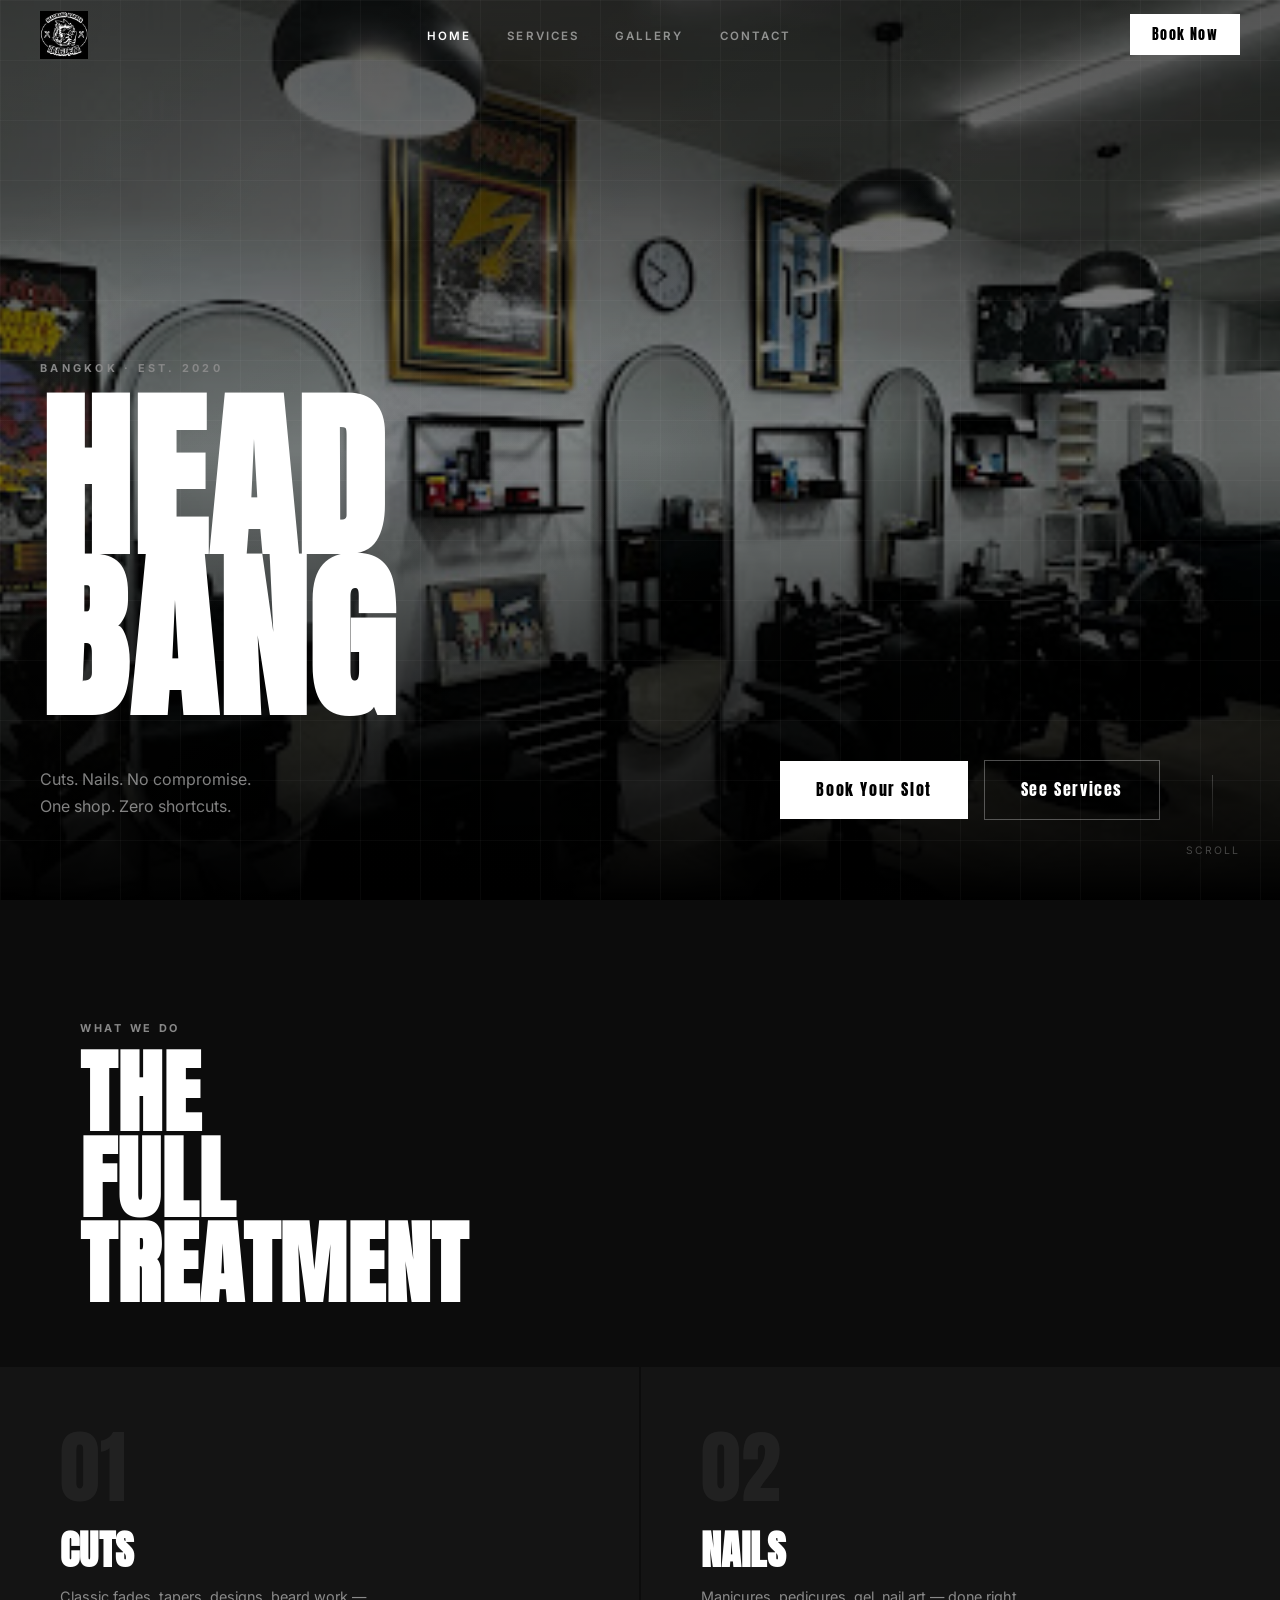
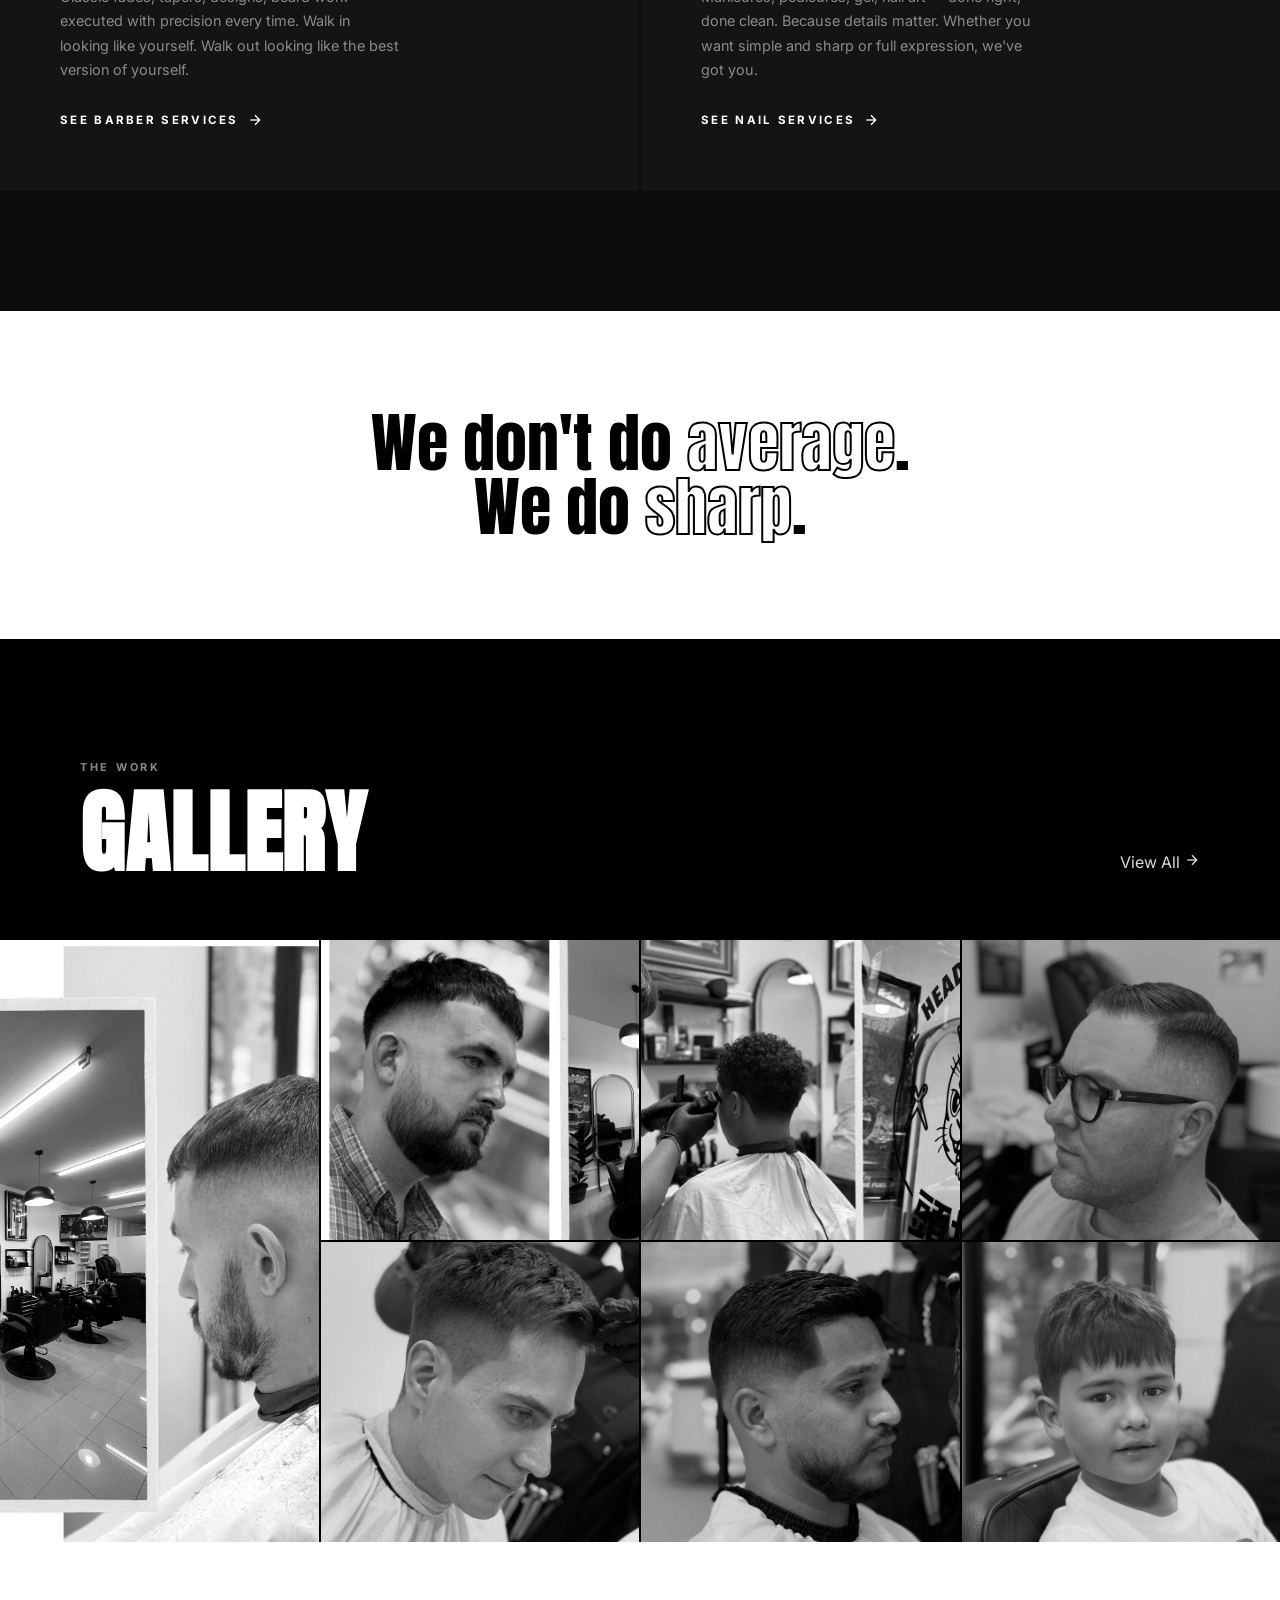
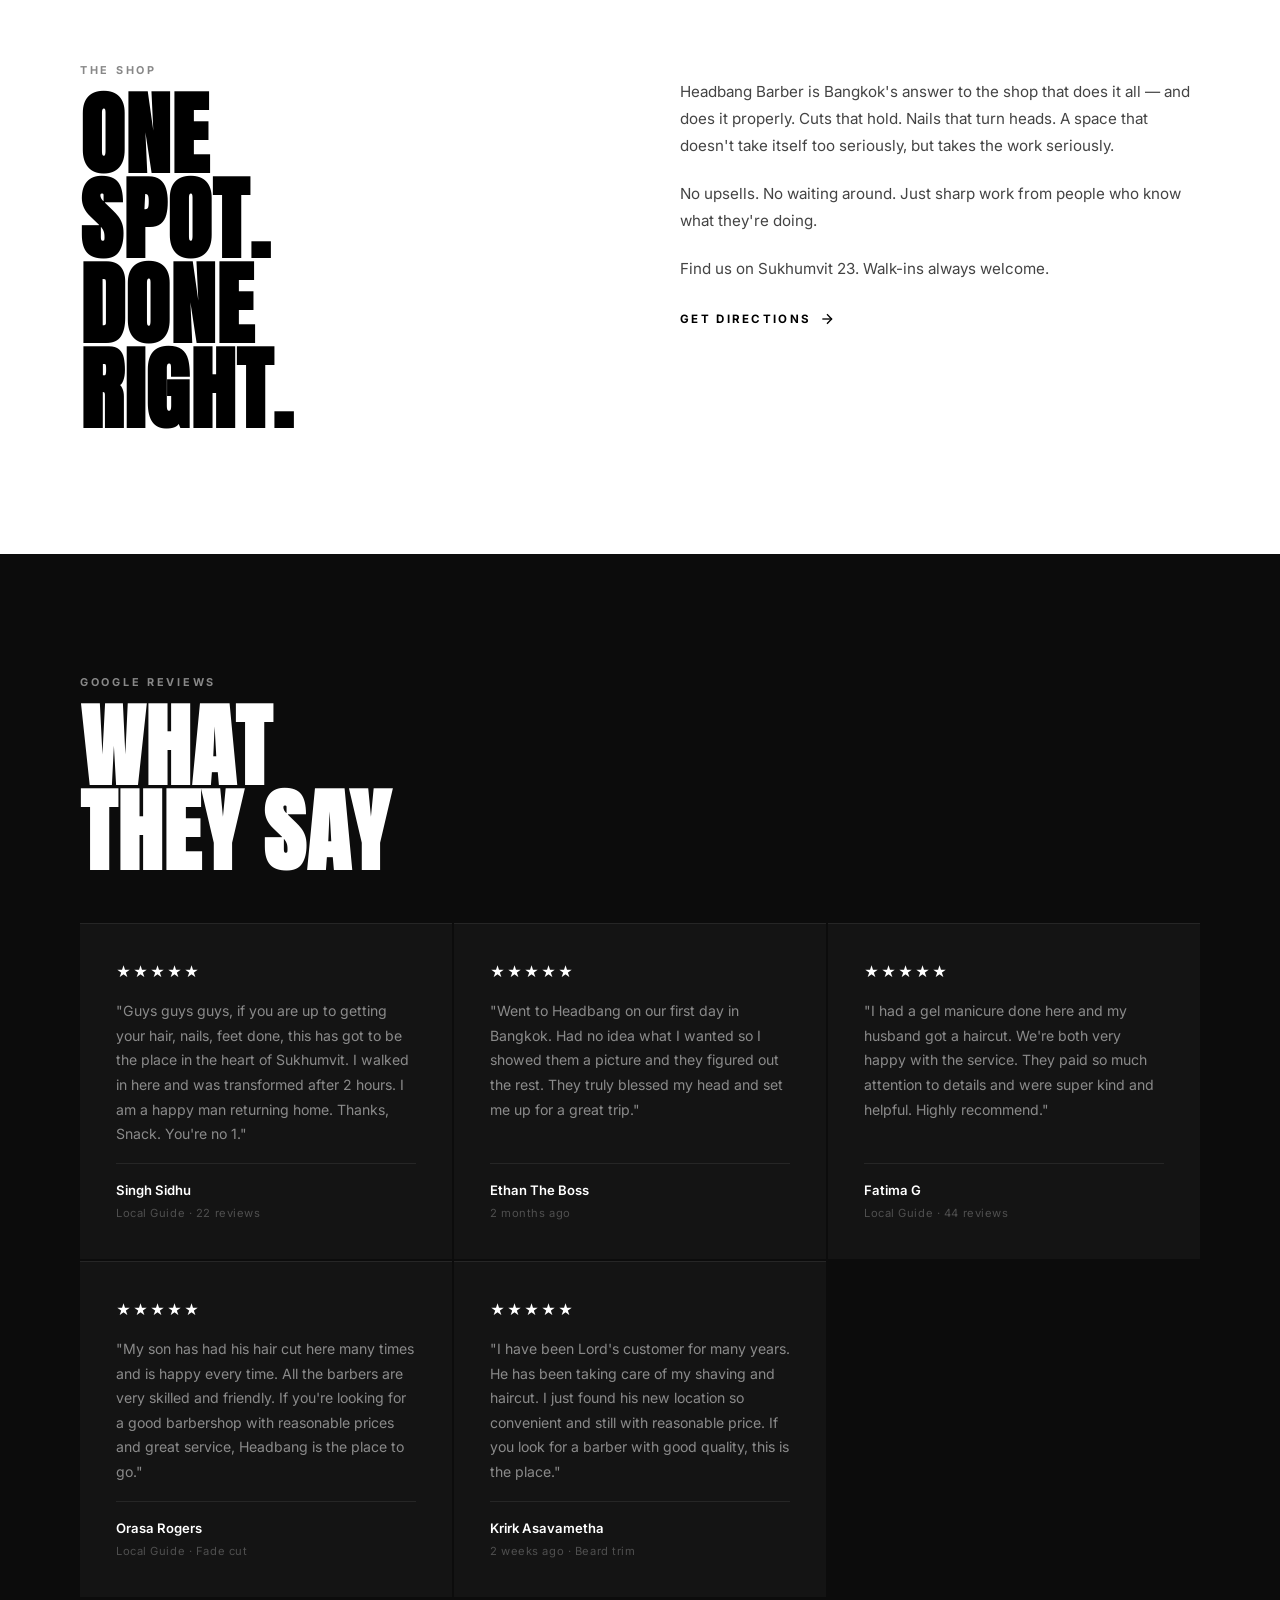
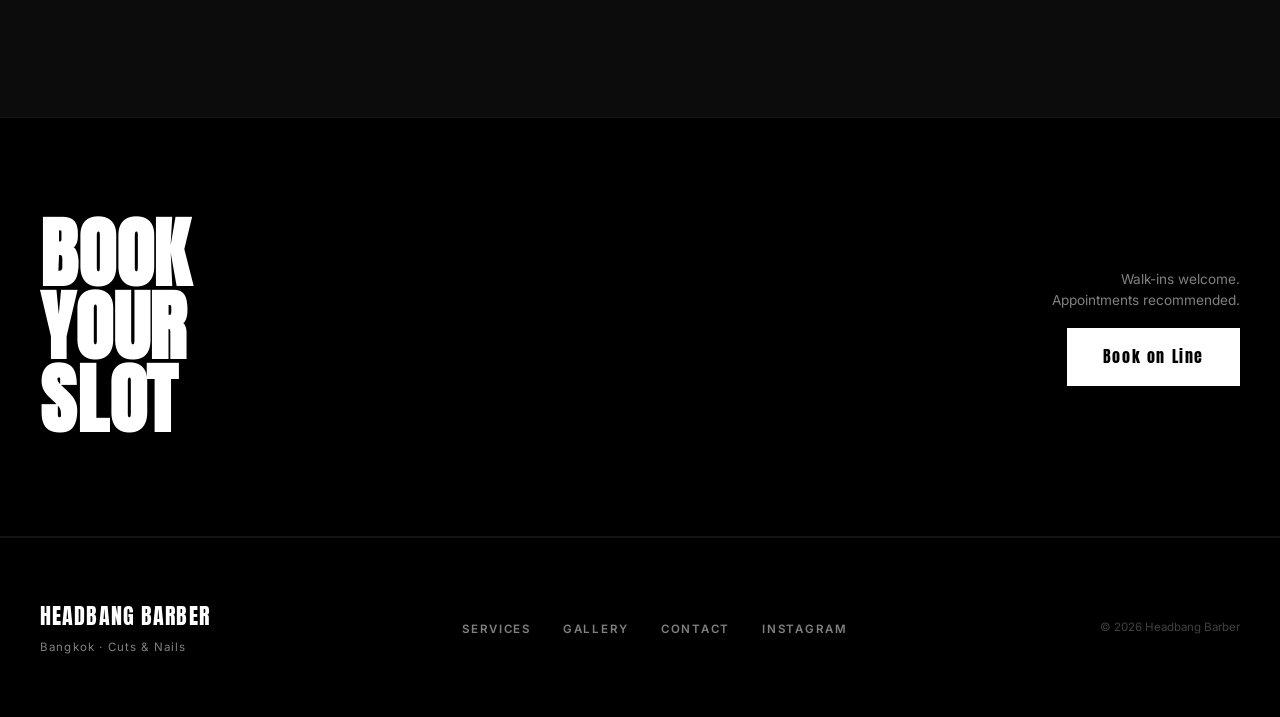
==== index.html @ 41f0c76a "Add real Google reviews section to homepage Co-Authored-By: Claude Sonnet 4.6 <noreply@anthropic.com" ====
﻿<!DOCTYPE html>
<html lang="en">
<head>
    <meta charset="UTF-8">
    <meta name="viewport" content="width=device-width, initial-scale=1.0">
    <meta name="description" content="Headbang Barber — Bangkok's sharpest shop. Premium cuts and nails in one place.">
    <meta property="og:type" content="website">
    <meta property="og:title" content="HEADBANG BARBER — Bangkok">
    <meta property="og:description" content="Cuts. Nails. No compromise. Bangkok's sharpest shop.">
    <meta property="og:url" content="https://headbangbarber-demo.netlify.app/">
    <title>HEADBANG BARBER — Bangkok</title>
    <link rel="preconnect" href="https://fonts.googleapis.com">
    <link rel="preconnect" href="https://fonts.gstatic.com" crossorigin>
    <link href="https://fonts.googleapis.com/css2?family=Anton&family=Inter:wght@300;400;500;600;700&display=swap" rel="stylesheet">
    <link rel="stylesheet" href="style.css">
<link rel="icon" href="img/logo.jpg"><link rel="shortcut icon" href="img/logo.jpg">
</head>
<body>

    <nav class="navbar" id="navbar">
        <a href="index.html" class="nav-brand"><img src="img/logo.jpg" alt="HEADBANG BARBER" class="nav-logo"></a>
        <ul class="nav-links">
            <li><a href="index.html" class="active">Home</a></li>
            <li><a href="services.html">Services</a></li>
            <li><a href="gallery.html">Gallery</a></li>
            <li><a href="contact.html">Contact</a></li>
        </ul>
        <div class="nav-right">
            <a href="https://lin.ee/F1SvXvC" target="_blank" rel="noopener" class="btn-book">Book Now</a>
            <button class="nav-toggle" id="navToggle" aria-label="Toggle menu">
                <span></span><span></span><span></span>
            </button>
        </div>
    </nav>

    <div class="mobile-menu" id="mobileMenu">
        <ul>
            <li><a href="index.html">Home</a></li>
            <li><a href="services.html">Services</a></li>
            <li><a href="gallery.html">Gallery</a></li>
            <li><a href="contact.html">Contact</a></li>
        </ul>
        <div class="mobile-book">
            <a href="https://lin.ee/F1SvXvC" target="_blank" rel="noopener">Book Now</a>
        </div>
    </div>

    <!-- HERO -->
    <section class="hero">
        <div class="hero-bg"></div>
        <div class="hero-img" style="position:absolute;inset:0;background:url('img/2025-01-17.jpg') center/cover no-repeat;opacity:0.55;"></div>
        <div style="position:absolute;inset:0;background:linear-gradient(to top, #000 0%, transparent 50%, rgba(0,0,0,0.4) 100%);"></div>
        <div class="hero-lines"></div>
        <div class="hero-content">
            <p class="hero-eyebrow">Bangkok · Est. 2020</p>
            <h1 class="hero-title">
                <span>HEAD</span>
                <span>BANG</span>
            </h1>
            <div class="hero-bottom">
                <p class="hero-tagline">Cuts. Nails. No compromise.<br>One shop. Zero shortcuts.</p>
                <div class="hero-cta">
                    <a href="https://lin.ee/F1SvXvC" target="_blank" rel="noopener" class="btn-primary">Book Your Slot</a>
                    <a href="services.html" class="btn-outline-white">See Services</a>
                </div>
            </div>
        </div>
        <div class="hero-scroll">
            <div class="hero-scroll-line"></div>
            <span>Scroll</span>
        </div>
    </section>

    <!-- WHAT WE DO -->
    <section class="section-dark">
        <div class="container">
            <span class="label reveal">What We Do</span>
            <h2 class="section-title white reveal">THE<br>FULL<br>TREATMENT</h2>
        </div>
        <div class="what-grid" style="margin-top:60px;">
            <div class="what-card reveal">
                <div class="what-num">01</div>
                <h3>Cuts</h3>
                <p>Classic fades, tapers, designs, beard work — executed with precision every time. Walk in looking like yourself. Walk out looking like the best version of yourself.</p>
                <a href="services.html" class="what-link">
                    See Barber Services
                    <svg width="16" height="16" viewBox="0 0 24 24" fill="none" stroke="currentColor" stroke-width="2"><line x1="5" y1="12" x2="19" y2="12"/><polyline points="12 5 19 12 12 19"/></svg>
                </a>
            </div>
            <div class="what-card reveal">
                <div class="what-num">02</div>
                <h3>Nails</h3>
                <p>Manicures, pedicures, gel, nail art — done right, done clean. Because details matter. Whether you want simple and sharp or full expression, we've got you.</p>
                <a href="services.html" class="what-link">
                    See Nail Services
                    <svg width="16" height="16" viewBox="0 0 24 24" fill="none" stroke="currentColor" stroke-width="2"><line x1="5" y1="12" x2="19" y2="12"/><polyline points="12 5 19 12 12 19"/></svg>
                </a>
            </div>
        </div>
    </section>

    <!-- STATEMENT -->
    <div class="statement">
        <p class="statement-text reveal">
            We don't do <em>average</em>.<br>
            We do <em>sharp</em>.
        </p>
    </div>

    <!-- GALLERY TEASER -->
    <section class="section" style="padding-bottom:0;">
        <div class="container">
            <span class="label reveal">The Work</span>
            <div style="display:flex;justify-content:space-between;align-items:flex-end;gap:20px;">
                <h2 class="section-title white reveal">GALLERY</h2>
                <a href="gallery.html" class="what-link reveal" style="margin-bottom:24px;">
                    View All
                    <svg width="16" height="16" viewBox="0 0 24 24" fill="none" stroke="currentColor" stroke-width="2"><line x1="5" y1="12" x2="19" y2="12"/><polyline points="12 5 19 12 12 19"/></svg>
                </a>
            </div>
        </div>
        <div class="gallery-grid-home" style="margin-top:40px;">
            <div class="g-item tall reveal"><img src="img/cut-1.jpg" alt="Haircut"></div>
            <div class="g-item reveal"><img src="img/cut-2.jpg" alt="Haircut"></div>
            <div class="g-item reveal"><img src="img/cut-3.jpg" alt="Haircut"></div>
            <div class="g-item reveal"><img src="img/cut-4.jpg" alt="Haircut"></div>
            <div class="g-item reveal"><img src="img/cut-5.jpg" alt="Haircut"></div>
            <div class="g-item reveal"><img src="img/cut-6.jpg" alt="Haircut"></div>
            <div class="g-item reveal"><img src="img/cut-7.jpg" alt="Haircut"></div>
        </div>
    </section>

    <!-- ABOUT -->
    <section class="section-light">
        <div class="container">
            <div class="about-home">
                <div class="about-home-text reveal">
                    <span class="label" style="color:#888;">The Shop</span>
                    <h2 class="section-title black">ONE<br>SPOT.<br>DONE<br>RIGHT.</h2>
                </div>
                <div class="about-home-body reveal">
                    <p>Headbang Barber is Bangkok's answer to the shop that does it all — and does it properly. Cuts that hold. Nails that turn heads. A space that doesn't take itself too seriously, but takes the work seriously.</p>
                    <p>No upsells. No waiting around. Just sharp work from people who know what they're doing.</p>
                    <p>Find us on Sukhumvit 23. Walk-ins always welcome.</p>
                    <a href="contact.html" class="about-home-link">
                        Get Directions
                        <svg width="16" height="16" viewBox="0 0 24 24" fill="none" stroke="currentColor" stroke-width="2"><line x1="5" y1="12" x2="19" y2="12"/><polyline points="12 5 19 12 12 19"/></svg>
                    </a>
                </div>
            </div>
        </div>
    </section>

    <!-- REVIEWS -->
    <section class="section-dark">
        <div class="container">
            <span class="label reveal">Google Reviews</span>
            <h2 class="section-title white reveal">WHAT<br>THEY SAY</h2>
            <div class="reviews-grid">

                <div class="review-card reveal">
                    <div class="review-stars">★★★★★</div>
                    <p class="review-text">"Guys guys guys, if you are up to getting your hair, nails, feet done, this has got to be the place in the heart of Sukhumvit. I walked in here and was transformed after 2 hours. I am a happy man returning home. Thanks, Snack. You're no 1."</p>
                    <div class="review-meta">
                        <span class="review-name">Singh Sidhu</span>
                        <span class="review-tag">Local Guide · 22 reviews</span>
                    </div>
                </div>

                <div class="review-card reveal">
                    <div class="review-stars">★★★★★</div>
                    <p class="review-text">"Went to Headbang on our first day in Bangkok. Had no idea what I wanted so I showed them a picture and they figured out the rest. They truly blessed my head and set me up for a great trip."</p>
                    <div class="review-meta">
                        <span class="review-name">Ethan The Boss</span>
                        <span class="review-tag">2 months ago</span>
                    </div>
                </div>

                <div class="review-card reveal">
                    <div class="review-stars">★★★★★</div>
                    <p class="review-text">"I had a gel manicure done here and my husband got a haircut. We're both very happy with the service. They paid so much attention to details and were super kind and helpful. Highly recommend."</p>
                    <div class="review-meta">
                        <span class="review-name">Fatima G</span>
                        <span class="review-tag">Local Guide · 44 reviews</span>
                    </div>
                </div>

                <div class="review-card reveal">
                    <div class="review-stars">★★★★★</div>
                    <p class="review-text">"My son has had his hair cut here many times and is happy every time. All the barbers are very skilled and friendly. If you're looking for a good barbershop with reasonable prices and great service, Headbang is the place to go."</p>
                    <div class="review-meta">
                        <span class="review-name">Orasa Rogers</span>
                        <span class="review-tag">Local Guide · Fade cut</span>
                    </div>
                </div>

                <div class="review-card reveal">
                    <div class="review-stars">★★★★★</div>
                    <p class="review-text">"I have been Lord's customer for many years. He has been taking care of my shaving and haircut. I just found his new location so convenient and still with reasonable price. If you look for a barber with good quality, this is the place."</p>
                    <div class="review-meta">
                        <span class="review-name">Krirk Asavametha</span>
                        <span class="review-tag">2 weeks ago · Beard trim</span>
                    </div>
                </div>

            </div>
        </div>
    </section>

    <!-- CTA STRIP -->
    <div class="cta-strip">
        <h2 class="reveal">BOOK<br>YOUR<br>SLOT</h2>
        <div class="cta-strip-right reveal">
            <p>Walk-ins welcome.<br>Appointments recommended.</p>
            <a href="https://lin.ee/F1SvXvC" target="_blank" rel="noopener" class="btn-primary">Book on Line</a>
        </div>
    </div>

    <!-- FOOTER -->
    <footer class="footer">
        <div class="footer-inner">
            <div class="footer-brand">
                HEADBANG BARBER
                <span>Bangkok · Cuts & Nails</span>
            </div>
            <ul class="footer-links">
                <li><a href="services.html">Services</a></li>
                <li><a href="gallery.html">Gallery</a></li>
                <li><a href="contact.html">Contact</a></li>
                <li><a href="https://www.instagram.com/headbangbarber/" target="_blank" rel="noopener">Instagram</a></li>
            </ul>
            <p class="footer-copy">&copy; 2026 Headbang Barber</p>
        </div>
    </footer>

    <script src="script.js"></script>
</body>
</html>
---- style.css ----
/* ============================================
   Headbang Barber — Premium Black & White
   ============================================ */

@import url('https://fonts.googleapis.com/css2?family=Anton&family=Inter:wght@300;400;500;600;700&display=swap');

:root {
    --black:      #000000;
    --off-black:  #0c0c0c;
    --grey-dark:  #141414;
    --grey-mid:   #222222;
    --white:      #ffffff;
    --off-white:  #f2f2f2;
    --grey:       #888888;
    --text-dark:  rgba(255,255,255,0.85);
    --text-mid:   rgba(255,255,255,0.5);
    --text-dim:   rgba(255,255,255,0.25);
    --border:     rgba(255,255,255,0.08);
    --border-lt:  rgba(0,0,0,0.08);
}

*, *::before, *::after { box-sizing: border-box; margin: 0; padding: 0; }
html { scroll-behavior: smooth; }
body {
    font-family: 'Inter', sans-serif;
    background: var(--black);
    color: var(--text-dark);
    line-height: 1.6;
    overflow-x: hidden;
}
a { text-decoration: none; color: inherit; transition: color 0.2s; }
img { display: block; max-width: 100%; }

/* ── TYPOGRAPHY ── */
h1, h2, h3, h4 {
    font-family: 'Anton', sans-serif;
    line-height: 0.95;
    letter-spacing: 0.01em;
    text-transform: uppercase;
}

.label {
    display: block;
    font-size: 0.68rem;
    font-weight: 700;
    letter-spacing: 0.25em;
    text-transform: uppercase;
    color: var(--grey);
    margin-bottom: 14px;
}

.container {
    max-width: 1200px;
    margin: 0 auto;
    padding: 0 40px;
}

/* ── NAV ── */
.navbar {
    position: fixed;
    top: 0;
    left: 0;
    right: 0;
    z-index: 100;
    display: flex;
    align-items: center;
    justify-content: space-between;
    padding: 0 40px;
    height: 70px;
    transition: background 0.3s, border-color 0.3s;
    border-bottom: 1px solid transparent;
}
.navbar.scrolled {
    background: rgba(0,0,0,0.95);
    border-color: var(--border);
    backdrop-filter: blur(10px);
}
.nav-brand {
    font-family: 'Anton', sans-serif;
    font-size: 1.3rem;
    letter-spacing: 0.05em;
    color: var(--white);
}
.nav-logo {
    height: 48px;
    width: auto;
    filter: invert(1);
    mix-blend-mode: screen;
    opacity: 0;
    transition: opacity 0.3s;
}
.navbar.scrolled .nav-logo {
    opacity: 1;
}
.footer-logo-img {
    height: 64px;
    width: auto;
    filter: invert(1);
    mix-blend-mode: screen;
    margin-bottom: 4px;
}
.nav-links {
    display: flex;
    gap: 36px;
    list-style: none;
}
.nav-links a {
    font-size: 0.72rem;
    font-weight: 600;
    letter-spacing: 0.18em;
    text-transform: uppercase;
    color: var(--text-mid);
    transition: color 0.2s;
}
.nav-links a:hover,
.nav-links a.active { color: var(--white); }
.nav-right { display: flex; align-items: center; gap: 16px; }
.btn-book {
    background: var(--white);
    color: var(--black);
    font-family: 'Anton', sans-serif;
    font-size: 0.85rem;
    letter-spacing: 0.1em;
    padding: 10px 22px;
    border: none;
    cursor: pointer;
    transition: opacity 0.2s;
}
.btn-book:hover { opacity: 0.85; }

/* ── MOBILE NAV ── */
.nav-toggle {
    display: none;
    flex-direction: column;
    gap: 5px;
    background: none;
    border: none;
    cursor: pointer;
    padding: 4px;
}
.nav-toggle span {
    display: block;
    width: 24px;
    height: 2px;
    background: var(--white);
    transition: transform 0.3s, opacity 0.3s;
}
.nav-toggle.open span:nth-child(1) { transform: translateY(7px) rotate(45deg); }
.nav-toggle.open span:nth-child(2) { opacity: 0; }
.nav-toggle.open span:nth-child(3) { transform: translateY(-7px) rotate(-45deg); }

.mobile-menu {
    display: none;
    position: fixed;
    top: 70px;
    left: 0;
    right: 0;
    bottom: 0;
    background: var(--black);
    z-index: 99;
    flex-direction: column;
    padding: 40px;
}
.mobile-menu.open { display: flex; }
.mobile-menu ul { list-style: none; display: flex; flex-direction: column; gap: 8px; }
.mobile-menu ul a {
    font-family: 'Anton', sans-serif;
    font-size: 3rem;
    letter-spacing: 0.02em;
    color: var(--white);
    opacity: 0.5;
    transition: opacity 0.2s;
}
.mobile-menu ul a:hover { opacity: 1; }
.mobile-menu .mobile-book {
    margin-top: auto;
    padding-top: 40px;
    border-top: 1px solid var(--border);
}
.mobile-menu .mobile-book a {
    display: inline-block;
    background: var(--white);
    color: var(--black);
    font-family: 'Anton', sans-serif;
    font-size: 1rem;
    letter-spacing: 0.1em;
    padding: 14px 32px;
}

/* ── HERO ── */
.hero {
    min-height: 100vh;
    display: flex;
    flex-direction: column;
    justify-content: flex-end;
    padding: 0 40px 80px;
    position: relative;
    overflow: hidden;
    background: var(--black);
}
.hero-bg {
    position: absolute;
    inset: 0;
    background: linear-gradient(135deg, #111 0%, #000 60%);
}
.hero-lines {
    position: absolute;
    inset: 0;
    background-image:
        linear-gradient(rgba(255,255,255,0.03) 1px, transparent 1px),
        linear-gradient(90deg, rgba(255,255,255,0.03) 1px, transparent 1px);
    background-size: 60px 60px;
}
.hero-content {
    position: relative;
    z-index: 2;
    max-width: 1120px;
}
.hero-eyebrow {
    font-size: 0.68rem;
    font-weight: 700;
    letter-spacing: 0.3em;
    text-transform: uppercase;
    color: var(--grey);
    margin-bottom: 20px;
}
.hero-title {
    font-family: 'Anton', sans-serif;
    font-size: clamp(5rem, 14vw, 14rem);
    line-height: 0.9;
    color: var(--white);
    margin-bottom: 40px;
}
.hero-title span { display: block; }
.hero-bottom {
    display: flex;
    align-items: flex-end;
    justify-content: space-between;
    gap: 40px;
}
.hero-tagline {
    font-size: clamp(0.85rem, 1.5vw, 1rem);
    color: var(--text-mid);
    max-width: 320px;
    line-height: 1.7;
}
.hero-cta { display: flex; gap: 16px; align-items: center; }
.btn-primary {
    background: var(--white);
    color: var(--black);
    font-family: 'Anton', sans-serif;
    font-size: 1rem;
    letter-spacing: 0.1em;
    padding: 16px 36px;
    display: inline-block;
    transition: opacity 0.2s;
}
.btn-primary:hover { opacity: 0.85; }
.btn-outline-white {
    border: 1px solid rgba(255,255,255,0.3);
    color: var(--white);
    font-family: 'Anton', sans-serif;
    font-size: 1rem;
    letter-spacing: 0.1em;
    padding: 16px 36px;
    display: inline-block;
    transition: border-color 0.2s, color 0.2s;
}
.btn-outline-white:hover { border-color: var(--white); }
.hero-scroll {
    position: absolute;
    bottom: 40px;
    right: 40px;
    display: flex;
    flex-direction: column;
    align-items: center;
    gap: 8px;
    color: var(--text-dim);
    font-size: 0.65rem;
    letter-spacing: 0.2em;
    text-transform: uppercase;
    z-index: 2;
}
.hero-scroll-line {
    width: 1px;
    height: 60px;
    background: linear-gradient(var(--white), transparent);
    opacity: 0.2;
}

/* ── SECTIONS ── */
.section { padding: 120px 0; }
.section-light {
    background: var(--white);
    color: var(--black);
    padding: 120px 0;
}
.section-dark { background: var(--off-black); padding: 120px 0; }
.section-grey { background: var(--grey-dark); padding: 120px 0; }

.section-title {
    font-size: clamp(3.5rem, 7vw, 7rem);
    color: inherit;
    margin-bottom: 24px;
}
.section-title.white { color: var(--white); }
.section-title.black { color: var(--black); }

/* ── WHAT WE DO ── */
.what-grid {
    display: grid;
    grid-template-columns: 1fr 1fr;
    gap: 2px;
    margin-top: 60px;
}
.what-card {
    padding: 60px;
    background: var(--grey-dark);
    position: relative;
    overflow: hidden;
}
.what-card::before {
    content: '';
    position: absolute;
    top: 0; left: 0; right: 0;
    height: 2px;
    background: var(--white);
    transform: scaleX(0);
    transform-origin: left;
    transition: transform 0.4s ease;
}
.what-card:hover::before { transform: scaleX(1); }
.what-num {
    font-family: 'Anton', sans-serif;
    font-size: 5rem;
    color: rgba(255,255,255,0.06);
    line-height: 1;
    margin-bottom: 24px;
}
.what-card h3 {
    font-size: 2.5rem;
    color: var(--white);
    margin-bottom: 16px;
}
.what-card p {
    font-size: 0.9rem;
    color: var(--text-mid);
    line-height: 1.7;
    max-width: 340px;
}
.what-card .what-link {
    display: inline-flex;
    align-items: center;
    gap: 8px;
    margin-top: 28px;
    font-size: 0.72rem;
    font-weight: 700;
    letter-spacing: 0.2em;
    text-transform: uppercase;
    color: var(--white);
    transition: gap 0.2s;
}
.what-card .what-link:hover { gap: 14px; }

/* ── STATEMENT STRIP ── */
.statement {
    padding: 100px 40px;
    background: var(--white);
    text-align: center;
}
.statement-text {
    font-family: 'Anton', sans-serif;
    font-size: clamp(2.5rem, 5vw, 5.5rem);
    color: var(--black);
    line-height: 1;
    max-width: 900px;
    margin: 0 auto;
}
.statement-text em {
    font-style: normal;
    -webkit-text-stroke: 2px var(--black);
    color: transparent;
}

/* ── GALLERY TEASER ── */
.gallery-grid-home {
    display: grid;
    grid-template-columns: repeat(4, 1fr);
    grid-template-rows: 300px 300px;
    gap: 2px;
    margin-top: 60px;
}
.gallery-grid-home .g-item {
    background: var(--grey-dark);
    overflow: hidden;
    position: relative;
}
.gallery-grid-home .g-item.tall { grid-row: span 2; }
.gallery-grid-home .g-item img {
    width: 100%;
    height: 100%;
    object-fit: cover;
    transition: transform 0.5s ease;
    filter: grayscale(100%);
}
.gallery-grid-home .g-item:hover img { transform: scale(1.05); }
.g-placeholder {
    width: 100%;
    height: 100%;
    background: var(--grey-mid);
    display: flex;
    align-items: center;
    justify-content: center;
    color: var(--text-dim);
    font-size: 0.7rem;
    letter-spacing: 0.2em;
    text-transform: uppercase;
}

/* ── CTA STRIP ── */
.cta-strip {
    padding: 100px 40px;
    background: var(--black);
    display: flex;
    align-items: center;
    justify-content: space-between;
    gap: 40px;
    border-top: 1px solid var(--border);
    border-bottom: 1px solid var(--border);
}
.cta-strip h2 {
    font-size: clamp(3rem, 6vw, 6rem);
    color: var(--white);
}
.cta-strip-right { display: flex; flex-direction: column; align-items: flex-end; gap: 16px; }
.cta-strip p { font-size: 0.85rem; color: var(--text-mid); text-align: right; }

/* ── SERVICES PAGE ── */
.page-hero {
    min-height: 50vh;
    display: flex;
    flex-direction: column;
    justify-content: flex-end;
    padding: 0 40px 80px;
    background: var(--black);
    border-bottom: 1px solid var(--border);
}
.page-hero-inner { padding-top: 140px; }
.page-hero h1 {
    font-size: clamp(5rem, 12vw, 11rem);
    color: var(--white);
    line-height: 0.9;
}
.page-hero p {
    font-size: 0.9rem;
    color: var(--text-mid);
    margin-top: 20px;
    max-width: 480px;
}

.services-split {
    display: grid;
    grid-template-columns: 1fr 1fr;
}
.services-col {
    padding: 80px 60px;
}
.services-col.dark { background: var(--black); }
.services-col.light { background: var(--white); color: var(--black); }
.services-col h2 {
    font-size: clamp(2.5rem, 4vw, 4rem);
    margin-bottom: 48px;
    padding-bottom: 24px;
    border-bottom: 1px solid;
}
.services-col.dark h2 { border-color: var(--border); }
.services-col.light h2 { border-color: var(--border-lt); }

.service-item {
    display: flex;
    justify-content: space-between;
    align-items: baseline;
    padding: 20px 0;
    border-bottom: 1px solid;
    gap: 20px;
}
.services-col.dark .service-item { border-color: var(--border); }
.services-col.light .service-item { border-color: var(--border-lt); }
.service-name {
    font-size: 0.95rem;
    font-weight: 500;
}
.service-desc {
    font-size: 0.78rem;
    color: var(--grey);
    margin-top: 4px;
}
.service-price {
    font-family: 'Anton', sans-serif;
    font-size: 1.1rem;
    white-space: nowrap;
}
.services-col.light .service-price { color: var(--black); }
.services-col.dark .service-price { color: var(--white); }
.price-note {
    font-size: 0.78rem;
    color: var(--grey);
    margin-top: 32px;
    font-style: italic;
}

/* ── GALLERY PAGE ── */
.filter-bar {
    display: flex;
    gap: 8px;
    padding: 40px 40px 0;
}
.filter-btn {
    padding: 8px 20px;
    background: none;
    border: 1px solid var(--border);
    color: var(--text-mid);
    font-family: 'Inter', sans-serif;
    font-size: 0.72rem;
    font-weight: 600;
    letter-spacing: 0.15em;
    text-transform: uppercase;
    cursor: pointer;
    transition: all 0.2s;
}
.filter-btn:hover { border-color: rgba(255,255,255,0.3); color: var(--white); }
.filter-btn.active { background: var(--white); border-color: var(--white); color: var(--black); }

.gallery-masonry {
    display: grid;
    grid-template-columns: repeat(3, 1fr);
    gap: 2px;
    padding: 20px 40px 120px;
}
.gallery-item {
    aspect-ratio: 4/5;
    background: var(--grey-dark);
    overflow: hidden;
    position: relative;
}
.gallery-item img {
    width: 100%;
    height: 100%;
    object-fit: cover;
    filter: grayscale(100%);
    transition: transform 0.4s ease, filter 0.4s ease;
}
.gallery-item:hover img { transform: scale(1.04); filter: grayscale(0%); }
.gallery-item .g-cat {
    position: absolute;
    bottom: 12px;
    left: 12px;
    font-size: 0.62rem;
    font-weight: 700;
    letter-spacing: 0.2em;
    text-transform: uppercase;
    background: var(--black);
    color: var(--white);
    padding: 4px 10px;
}

/* ── CONTACT PAGE ── */
.contact-layout {
    display: grid;
    grid-template-columns: 1fr 1fr;
    min-height: calc(100vh - 70px);
}
.contact-left {
    background: var(--white);
    color: var(--black);
    padding: 100px 60px;
    display: flex;
    flex-direction: column;
}
.contact-left h2 {
    font-size: clamp(3rem, 5vw, 5.5rem);
    color: var(--black);
    margin-bottom: 48px;
}
.info-block {
    display: flex;
    flex-direction: column;
    gap: 32px;
    margin-bottom: auto;
}
.info-item {}
.info-item .info-label {
    font-size: 0.65rem;
    font-weight: 700;
    letter-spacing: 0.25em;
    text-transform: uppercase;
    color: var(--grey);
    margin-bottom: 6px;
}
.info-item .info-value {
    font-size: 0.95rem;
    color: var(--black);
    line-height: 1.6;
}
.info-item a { color: var(--black); }
.info-item a:hover { opacity: 0.6; }
.contact-socials {
    display: flex;
    gap: 16px;
    margin-top: 48px;
    padding-top: 32px;
    border-top: 1px solid var(--border-lt);
}
.contact-socials a {
    width: 40px;
    height: 40px;
    border: 1px solid var(--border-lt);
    display: flex;
    align-items: center;
    justify-content: center;
    color: var(--black);
    transition: background 0.2s, color 0.2s;
}
.contact-socials a:hover { background: var(--black); color: var(--white); }
.contact-socials svg { width: 16px; height: 16px; }

.contact-right {
    background: var(--black);
    padding: 100px 60px;
}
.contact-right h2 {
    font-size: clamp(2.5rem, 4vw, 4rem);
    color: var(--white);
    margin-bottom: 40px;
}
.contact-form {
    display: flex;
    flex-direction: column;
    gap: 20px;
}
.form-group {
    display: flex;
    flex-direction: column;
    gap: 8px;
}
.form-group label {
    font-size: 0.65rem;
    font-weight: 700;
    letter-spacing: 0.2em;
    text-transform: uppercase;
    color: var(--text-mid);
}
.form-group input,
.form-group select,
.form-group textarea {
    background: var(--grey-dark);
    border: 1px solid var(--border);
    color: var(--white);
    font-family: 'Inter', sans-serif;
    font-size: 0.9rem;
    padding: 14px 16px;
    outline: none;
    transition: border-color 0.2s;
    width: 100%;
    border-radius: 0;
}
.form-group input::placeholder,
.form-group textarea::placeholder { color: var(--text-dim); }
.form-group select option { background: var(--grey-dark); }
.form-group input:focus,
.form-group select:focus,
.form-group textarea:focus { border-color: rgba(255,255,255,0.4); }
.form-group textarea { resize: vertical; min-height: 130px; }
.btn-submit {
    background: var(--white);
    color: var(--black);
    font-family: 'Anton', sans-serif;
    font-size: 1rem;
    letter-spacing: 0.1em;
    padding: 16px 32px;
    border: none;
    cursor: pointer;
    display: inline-flex;
    align-items: center;
    gap: 10px;
    align-self: flex-start;
    transition: opacity 0.2s;
}
.btn-submit:hover { opacity: 0.85; }
.form-success {
    display: none;
    flex-direction: column;
    gap: 12px;
    color: var(--white);
    margin-top: 20px;
}
.form-success svg { color: var(--white); }
.form-success h3 { font-size: 2rem; }
.form-success p { color: var(--text-mid); font-size: 0.88rem; }

/* ── REVIEWS ── */
.reviews-grid {
    display: grid;
    grid-template-columns: repeat(3, 1fr);
    gap: 2px;
    margin-top: 48px;
}
.review-card {
    background: var(--grey-dark);
    padding: 36px;
    display: flex;
    flex-direction: column;
    gap: 16px;
    border-top: 1px solid var(--border);
    transition: background 0.2s;
}
.review-card:hover { background: var(--grey-mid); }
.review-stars {
    font-size: 0.9rem;
    color: #fff;
    letter-spacing: 2px;
}
.review-text {
    font-size: 0.88rem;
    color: var(--text-mid);
    line-height: 1.75;
    flex: 1;
}
.review-meta {
    display: flex;
    flex-direction: column;
    gap: 4px;
    padding-top: 16px;
    border-top: 1px solid var(--border);
}
.review-name {
    font-size: 0.82rem;
    font-weight: 600;
    color: var(--white);
}
.review-tag {
    font-size: 0.7rem;
    color: var(--text-dim);
    letter-spacing: 0.05em;
}
@media (max-width: 1024px) {
    .reviews-grid { grid-template-columns: repeat(2, 1fr); }
}
@media (max-width: 600px) {
    .reviews-grid { grid-template-columns: 1fr; }
}

/* ── ABOUT HOME ── */
.about-home {
    display: grid;
    grid-template-columns: 1fr 1fr;
    gap: 80px;
    align-items: start;
}
.about-home-text .section-title { margin-bottom: 0; }
.about-home-body {
    padding-top: 16px;
    display: flex;
    flex-direction: column;
    gap: 20px;
}
.about-home-body p {
    font-size: 0.95rem;
    color: #444;
    line-height: 1.8;
}
.about-home-link {
    display: inline-flex;
    align-items: center;
    gap: 8px;
    margin-top: 8px;
    font-size: 0.72rem;
    font-weight: 700;
    letter-spacing: 0.2em;
    text-transform: uppercase;
    color: var(--black);
    transition: gap 0.2s;
}
.about-home-link:hover { gap: 14px; }
@media (max-width: 768px) {
    .about-home { grid-template-columns: 1fr; gap: 32px; }
}

/* ── MAP ── */
.map-wrap {
    border-top: 1px solid var(--border);
    line-height: 0;
}

/* ── FOOTER ── */
.footer {
    background: var(--black);
    border-top: 1px solid var(--border);
    padding: 60px 40px;
}
.footer-inner {
    max-width: 1200px;
    margin: 0 auto;
    display: flex;
    justify-content: space-between;
    align-items: center;
    gap: 40px;
}
.footer-brand {
    font-family: 'Anton', sans-serif;
    font-size: 1.4rem;
    letter-spacing: 0.05em;
    color: var(--white);
}
.footer-brand span {
    display: block;
    font-family: 'Inter', sans-serif;
    font-size: 0.72rem;
    font-weight: 400;
    letter-spacing: 0.1em;
    color: var(--text-mid);
    margin-top: 4px;
}
.footer-links {
    display: flex;
    gap: 32px;
    list-style: none;
}
.footer-links a {
    font-size: 0.72rem;
    font-weight: 600;
    letter-spacing: 0.15em;
    text-transform: uppercase;
    color: var(--text-mid);
    transition: color 0.2s;
}
.footer-links a:hover { color: var(--white); }
.footer-copy {
    font-size: 0.72rem;
    color: var(--text-dim);
}

/* ── REVEAL ANIMATION ── */
.reveal {
    opacity: 0;
    transform: translateY(30px);
    transition: opacity 0.7s ease, transform 0.7s ease;
}
.reveal.visible {
    opacity: 1;
    transform: none;
}

/* ── RESPONSIVE ── */
@media (max-width: 1024px) {
    .what-grid { grid-template-columns: 1fr; }
    .gallery-grid-home { grid-template-columns: repeat(2, 1fr); grid-template-rows: auto; }
    .gallery-grid-home .g-item.tall { grid-row: span 1; }
    .services-split { grid-template-columns: 1fr; }
    .contact-layout { grid-template-columns: 1fr; }
    .cta-strip { flex-direction: column; align-items: flex-start; }
    .cta-strip-right { align-items: flex-start; }
}
@media (max-width: 768px) {
    .navbar { padding: 0 20px; }
    .nav-links { display: none; }
    .nav-toggle { display: flex; }
    .container { padding: 0 20px; }
    .hero { padding: 0 20px 60px; }
    .hero-bottom { flex-direction: column; align-items: flex-start; }
    .hero-title { font-size: clamp(4rem, 16vw, 7rem); }
    .section { padding: 80px 0; }
    .section-light, .section-dark, .section-grey { padding: 80px 0; }
    .what-card { padding: 40px; }
    .services-col { padding: 60px 20px; }
    .gallery-masonry { grid-template-columns: repeat(2, 1fr); padding: 20px 20px 80px; }
    .contact-left, .contact-right { padding: 60px 20px; }
    .cta-strip { padding: 60px 20px; }
    .footer { padding: 40px 20px; }
    .footer-inner { flex-direction: column; align-items: flex-start; gap: 24px; }
    .footer-links { flex-wrap: wrap; gap: 20px; }
    .statement { padding: 60px 20px; }
    .filter-bar { padding: 40px 20px 0; flex-wrap: wrap; }
    .page-hero { padding: 0 20px 60px; }
}
@media (max-width: 480px) {
    .gallery-masonry { grid-template-columns: 1fr; }
}
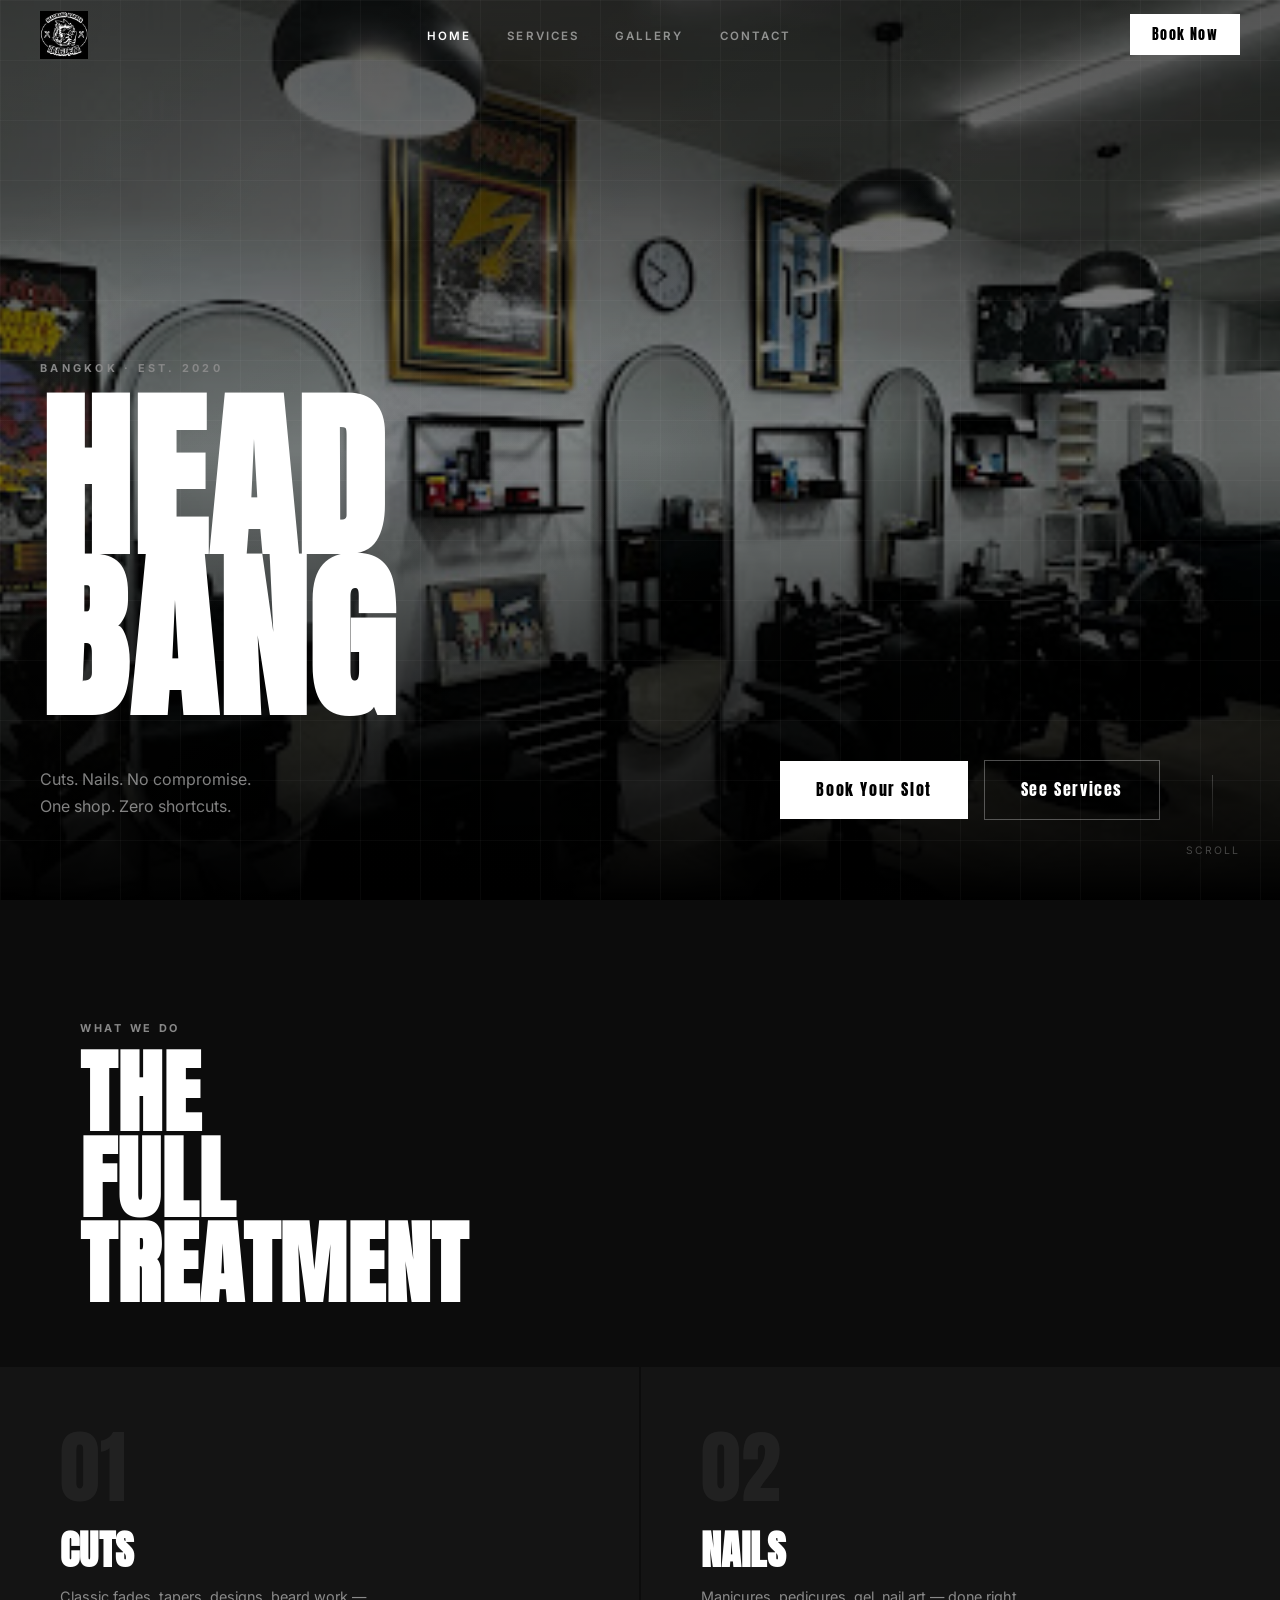
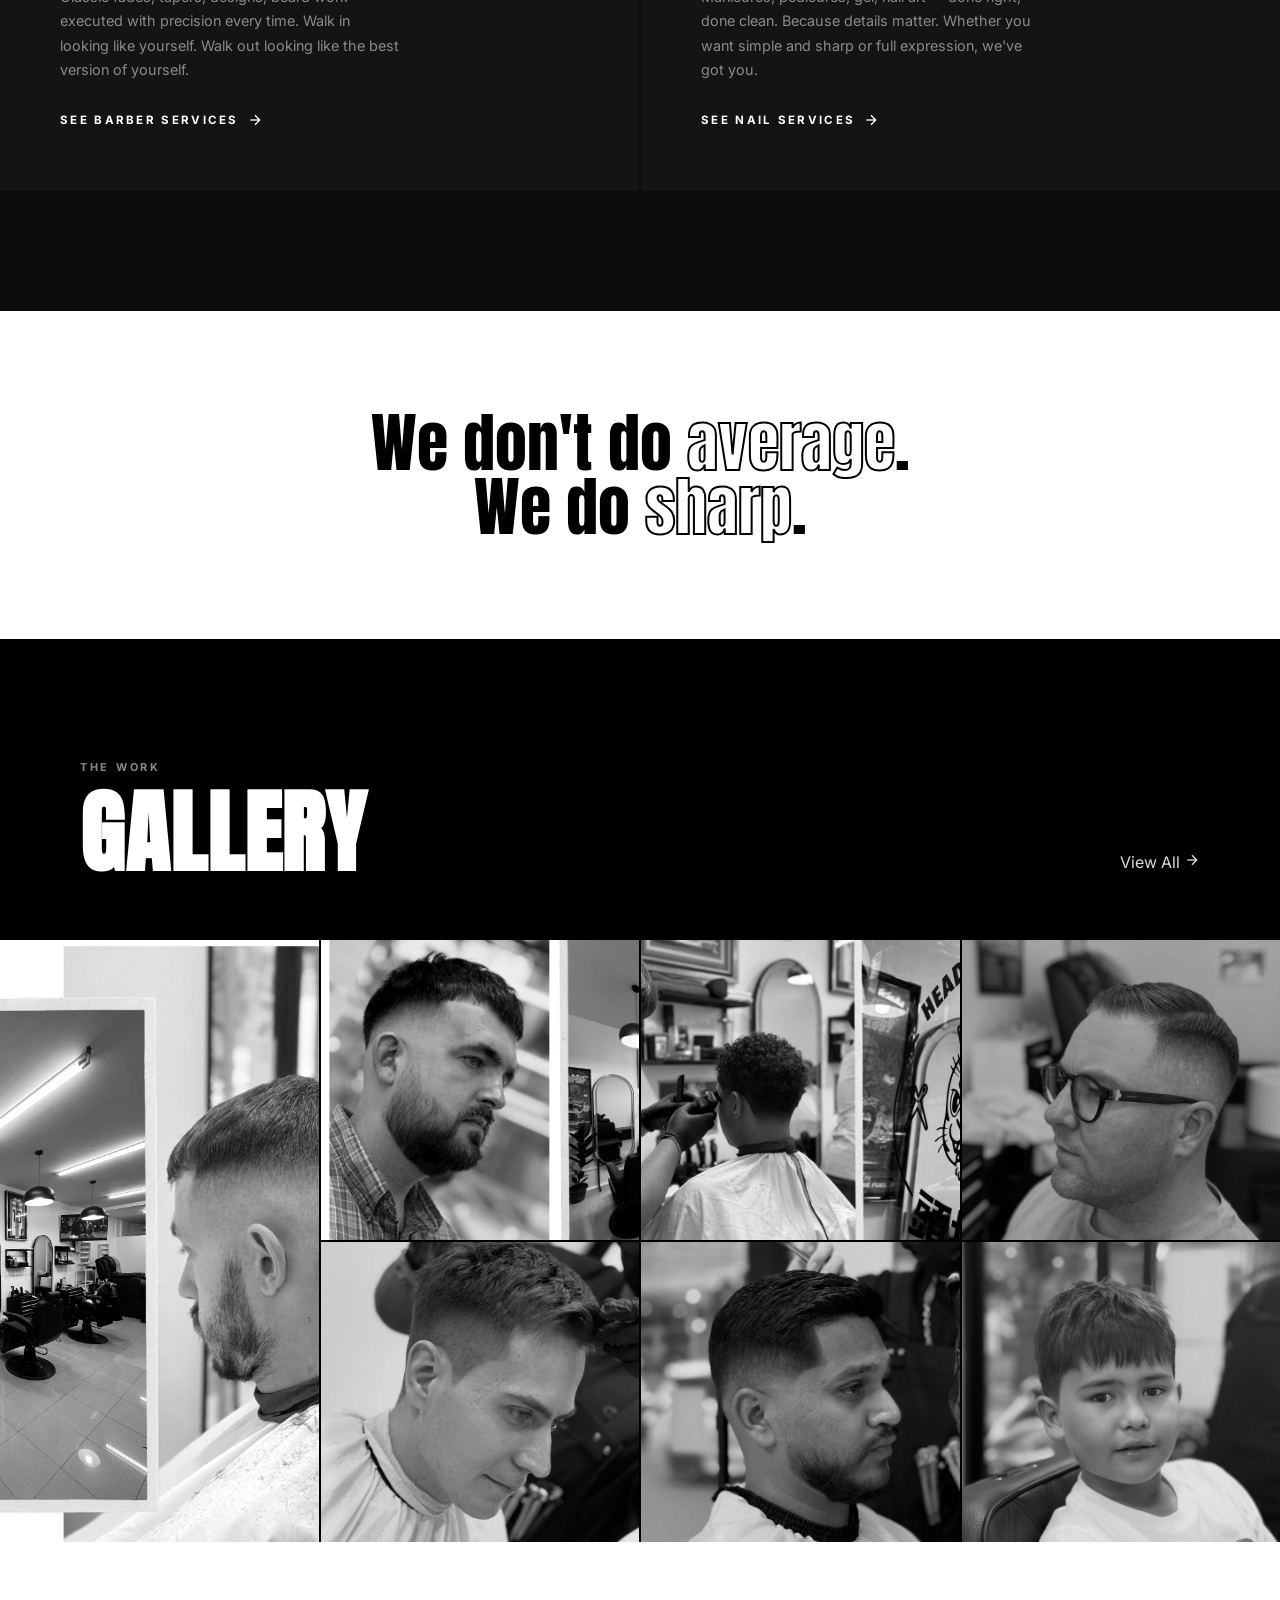
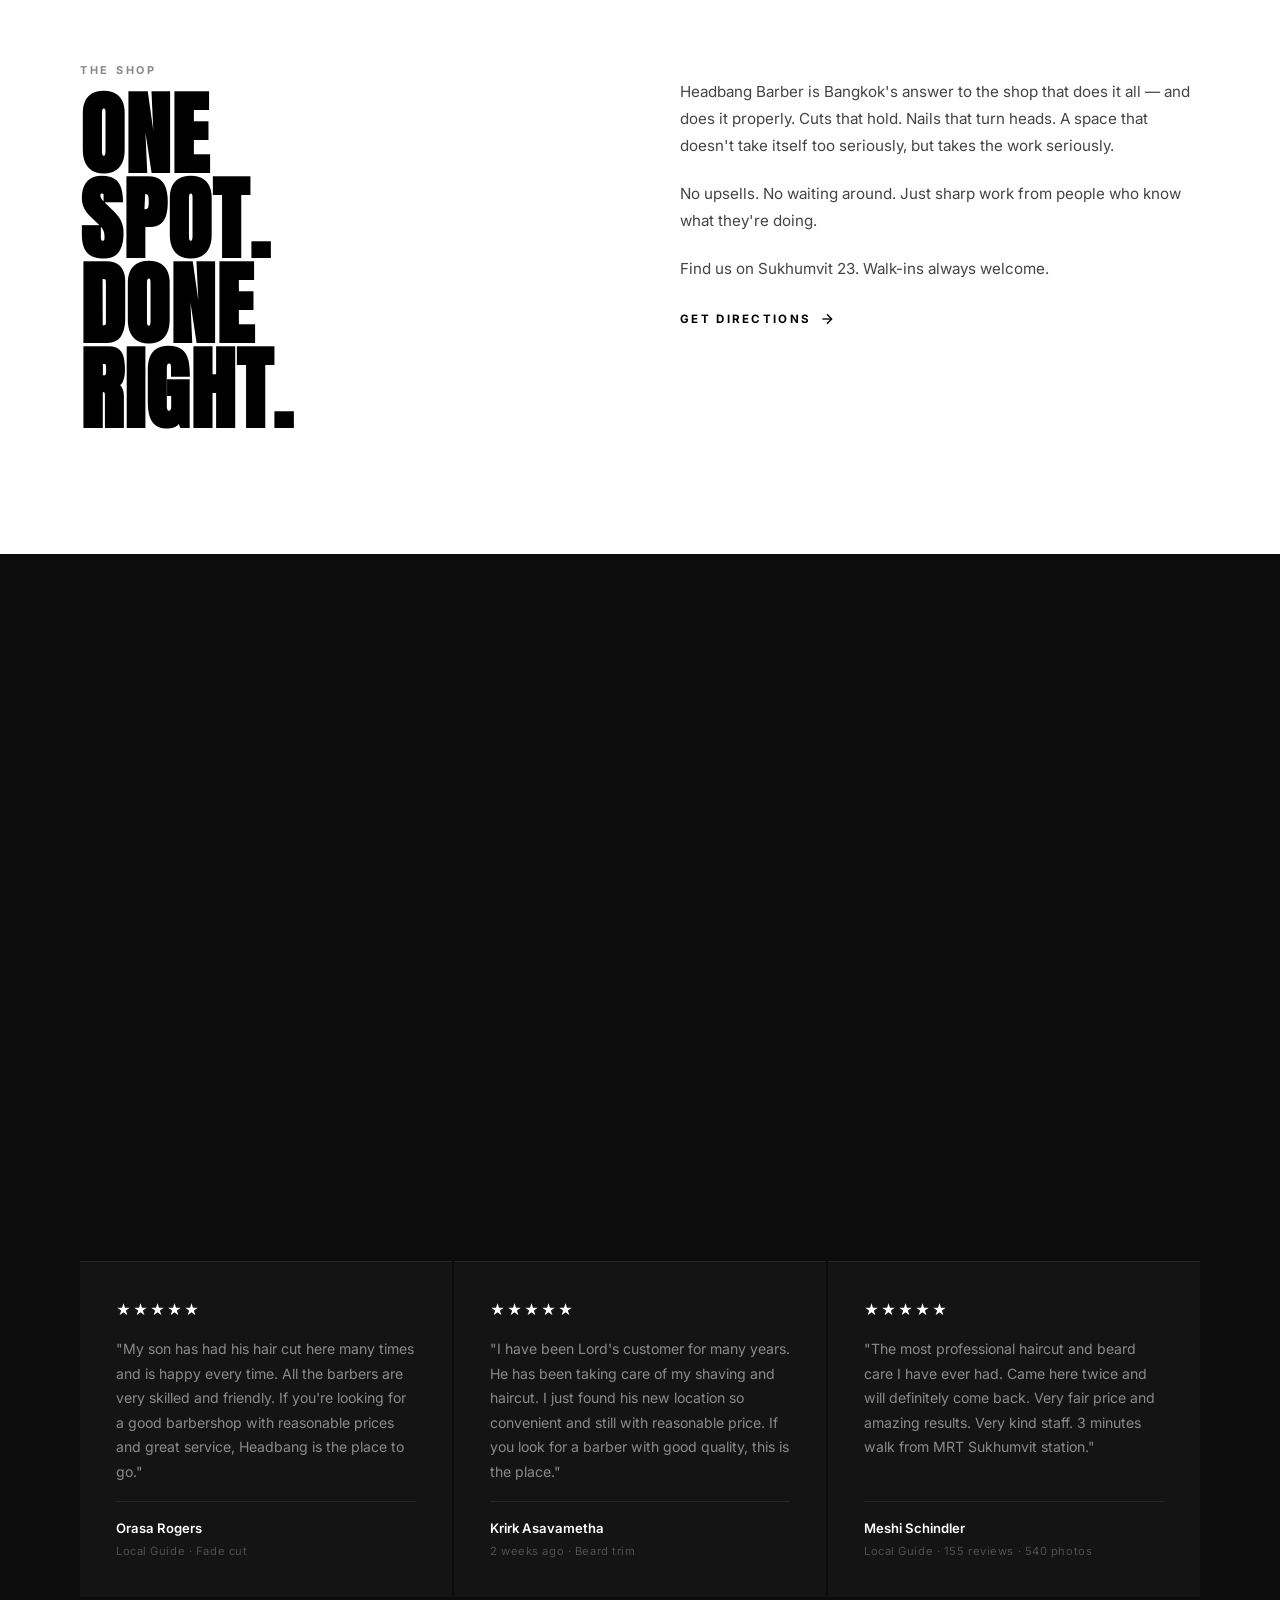
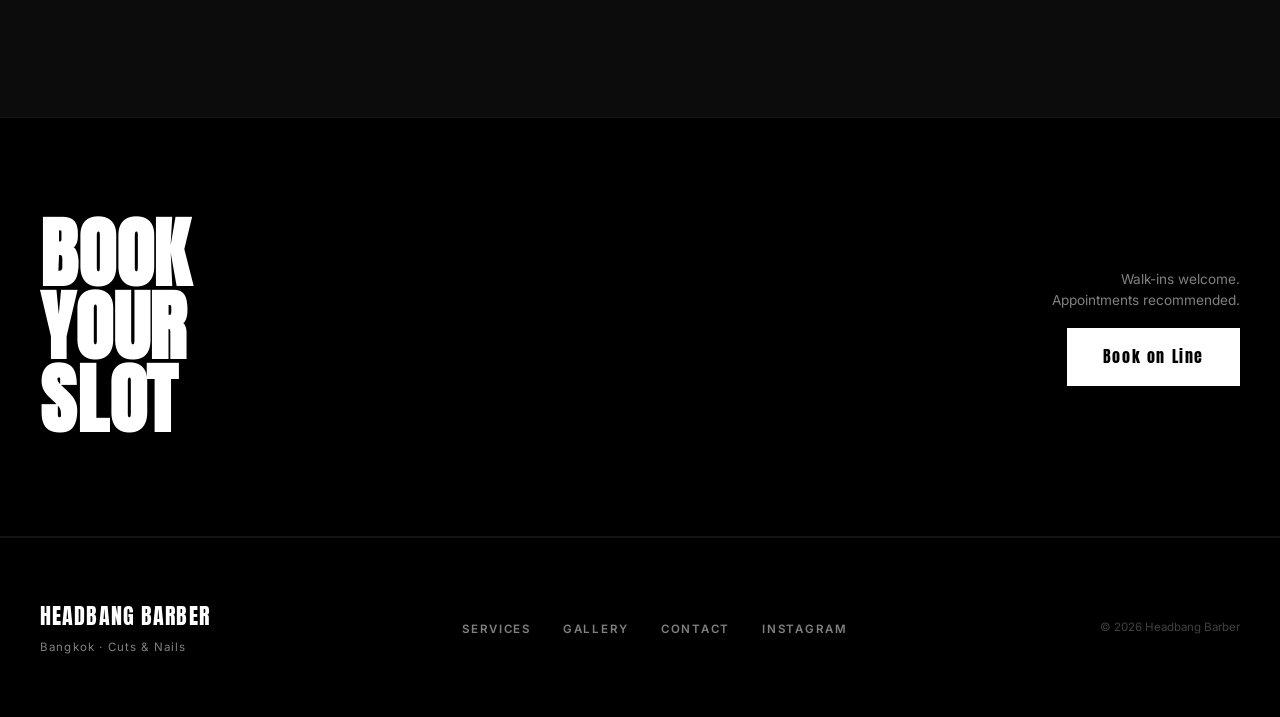
==== commit ba4b3d1b: "Add Meshi Schindler review Co-Authored-By: Claude Sonnet 4.6 <noreply@anthropic.com>" ====
--- a/index.html
+++ b/index.html
@@ -203,6 +203,15 @@
                     </div>
                 </div>
 
+                <div class="review-card reveal">
+                    <div class="review-stars">★★★★★</div>
+                    <p class="review-text">"The most professional haircut and beard care I have ever had. Came here twice and will definitely come back. Very fair price and amazing results. Very kind staff. 3 minutes walk from MRT Sukhumvit station."</p>
+                    <div class="review-meta">
+                        <span class="review-name">Meshi Schindler</span>
+                        <span class="review-tag">Local Guide · 155 reviews · 540 photos</span>
+                    </div>
+                </div>
+
             </div>
         </div>
     </section>
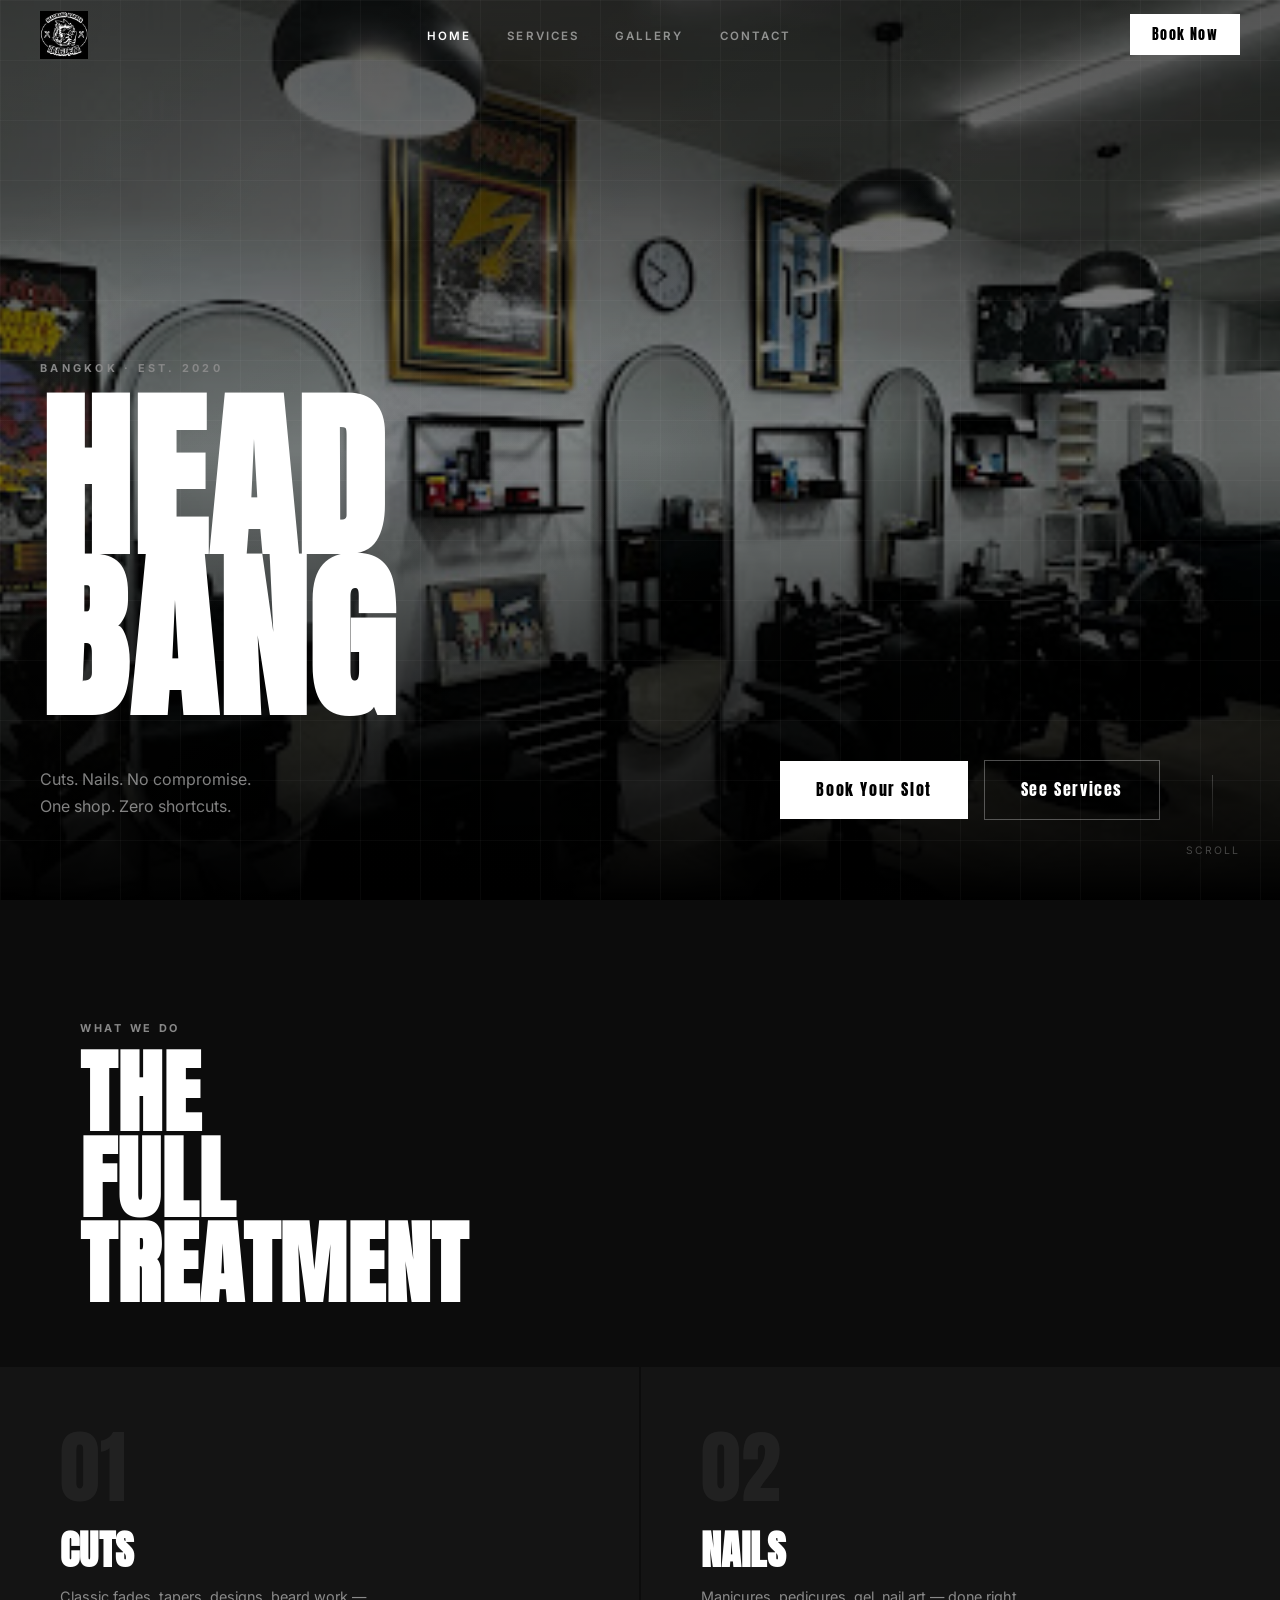
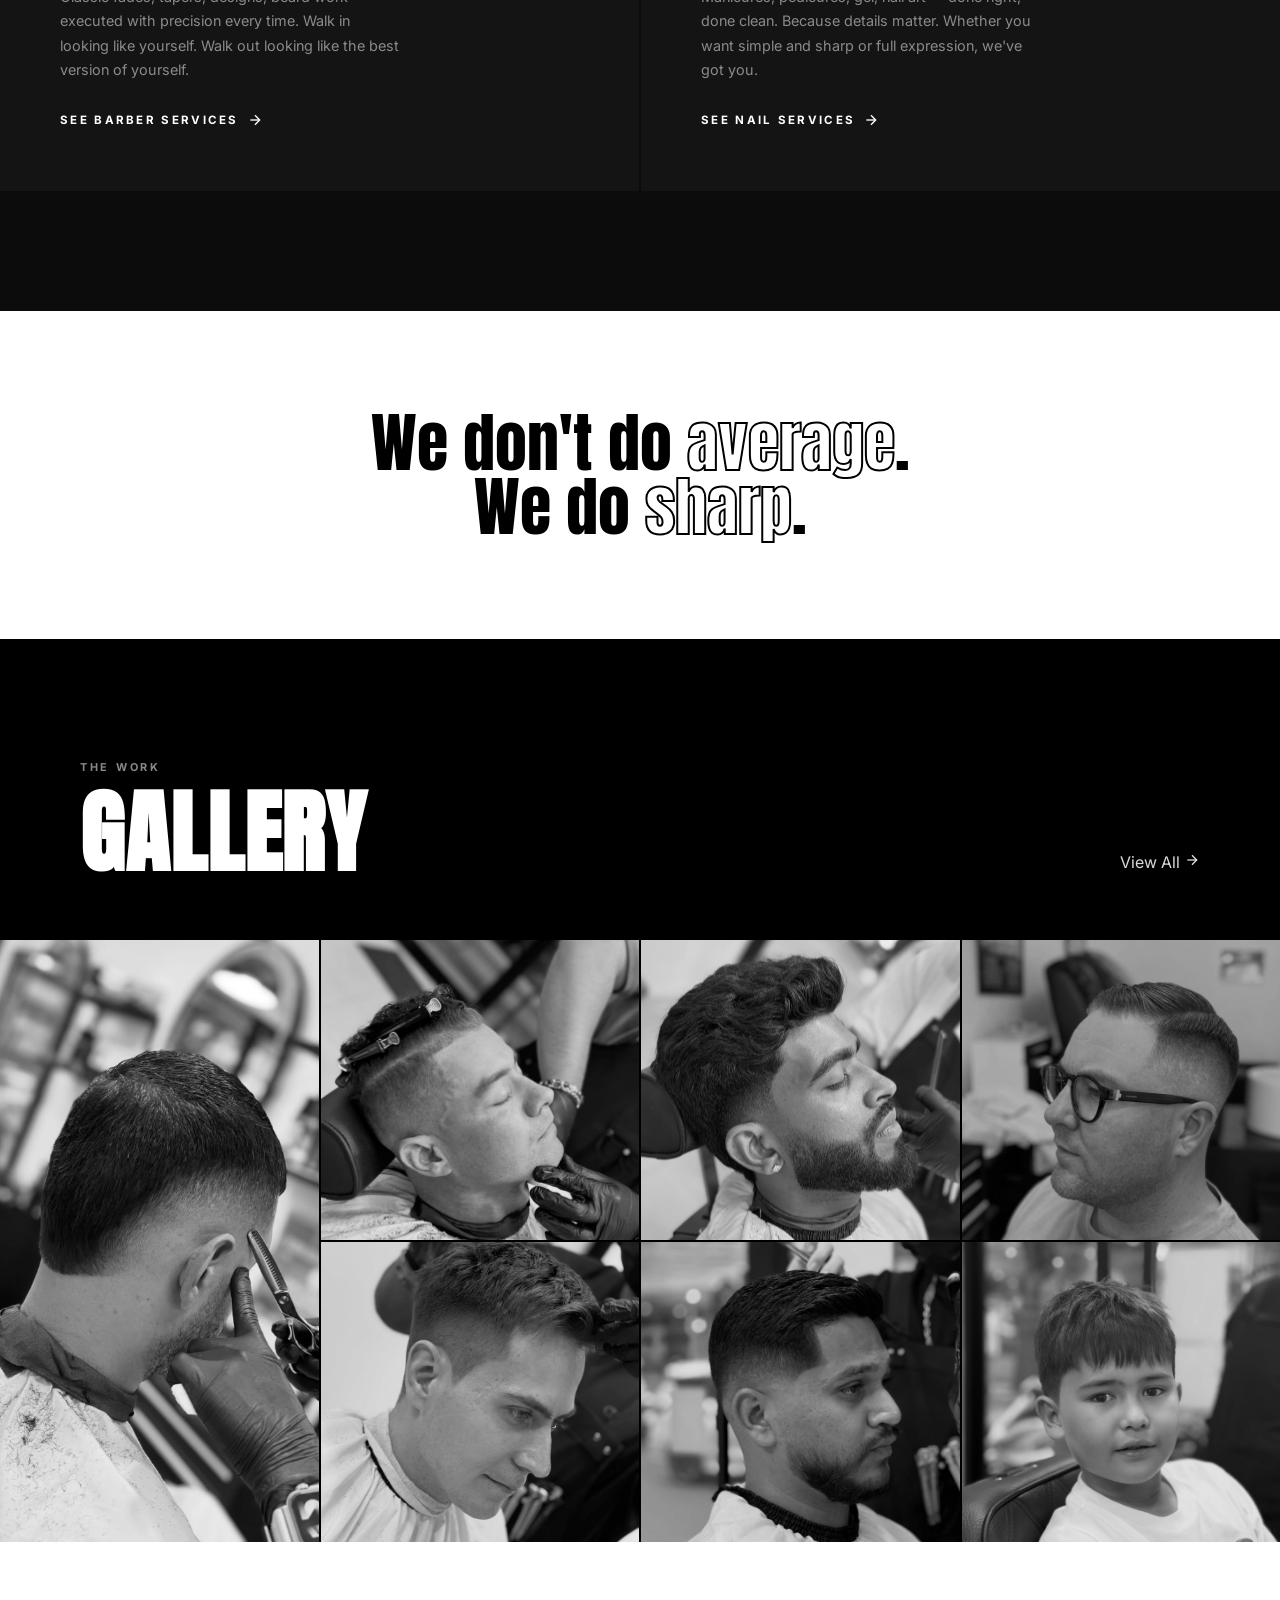
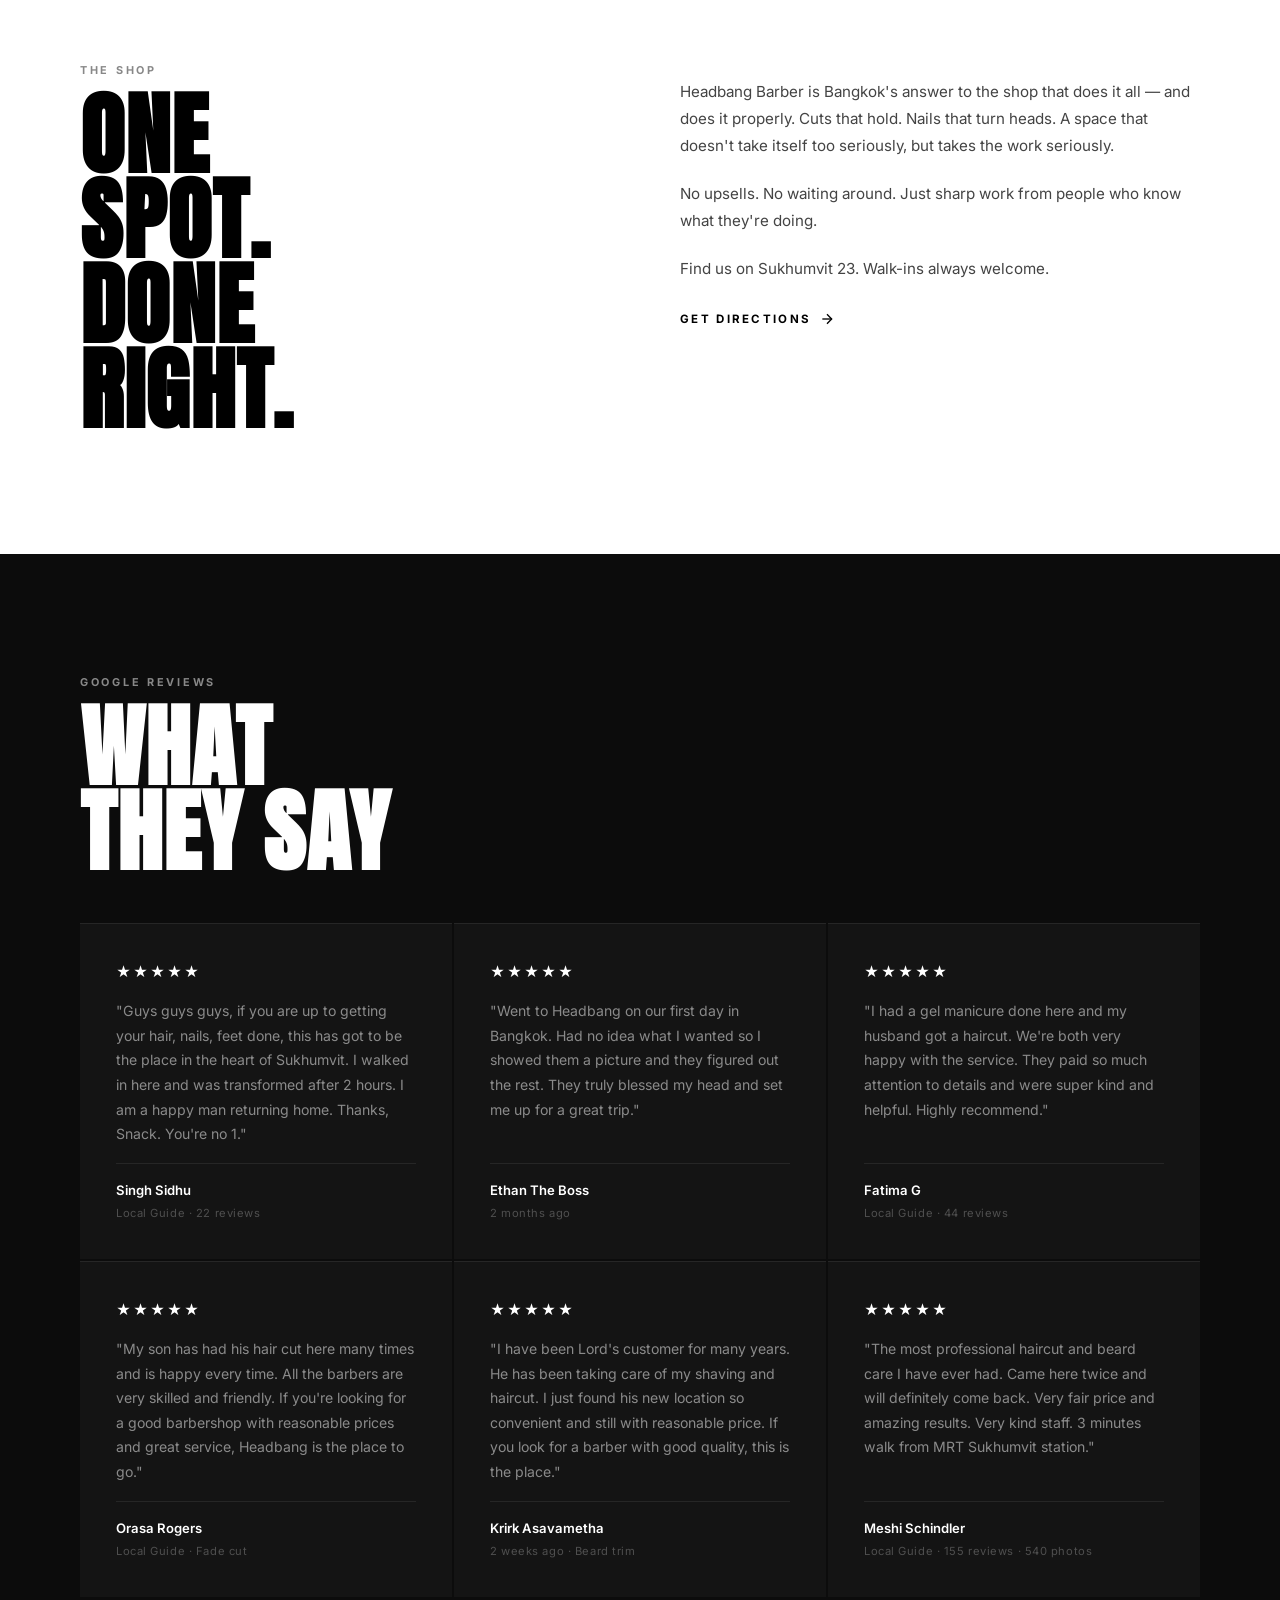
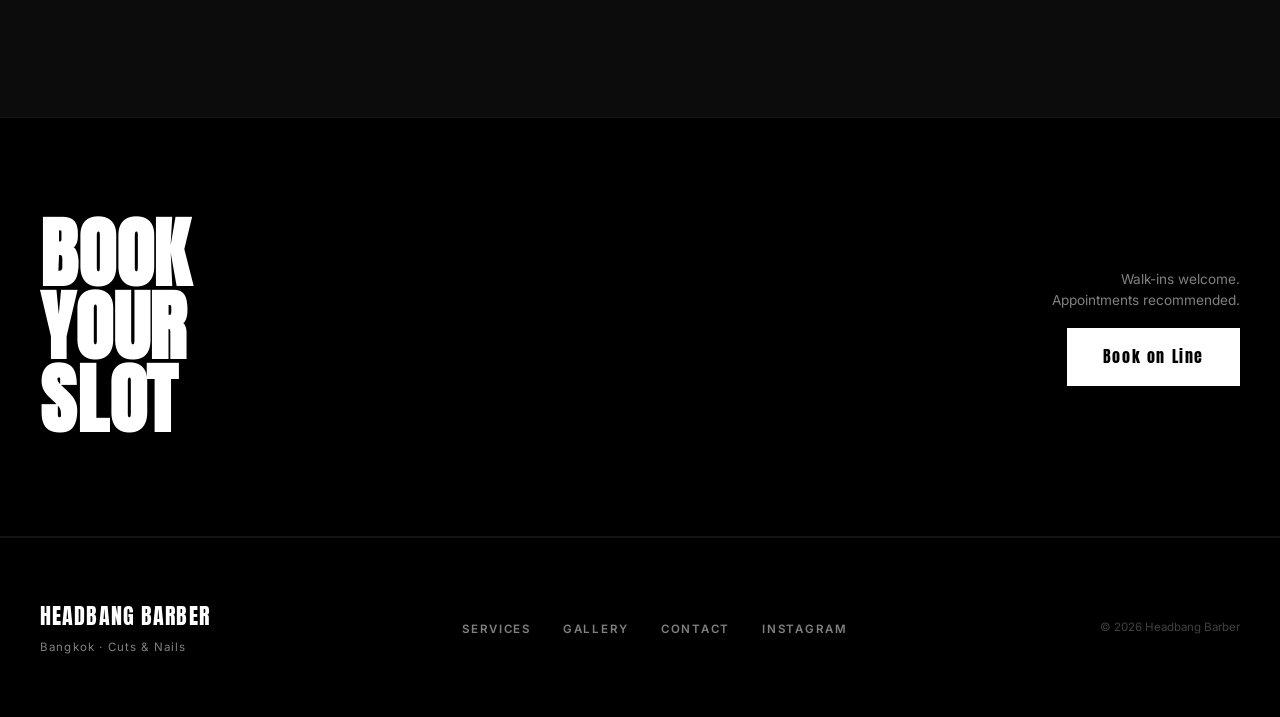
==== commit 21f72fca: "Replace first 3 cut photos with higher quality images Co-Authored-By: Claude Sonnet 4.6 <noreply@ant" ====
--- a/index.html
+++ b/index.html
@@ -120,9 +120,9 @@
             </div>
         </div>
         <div class="gallery-grid-home" style="margin-top:40px;">
-            <div class="g-item tall reveal"><img src="img/cut-1.jpg" alt="Haircut"></div>
-            <div class="g-item reveal"><img src="img/cut-2.jpg" alt="Haircut"></div>
-            <div class="g-item reveal"><img src="img/cut-3.jpg" alt="Haircut"></div>
+            <div class="g-item tall reveal"><img src="img/cut-1.png" alt="Haircut"></div>
+            <div class="g-item reveal"><img src="img/cut-2.png" alt="Haircut"></div>
+            <div class="g-item reveal"><img src="img/cut-3.png" alt="Haircut"></div>
             <div class="g-item reveal"><img src="img/cut-4.jpg" alt="Haircut"></div>
             <div class="g-item reveal"><img src="img/cut-5.jpg" alt="Haircut"></div>
             <div class="g-item reveal"><img src="img/cut-6.jpg" alt="Haircut"></div>
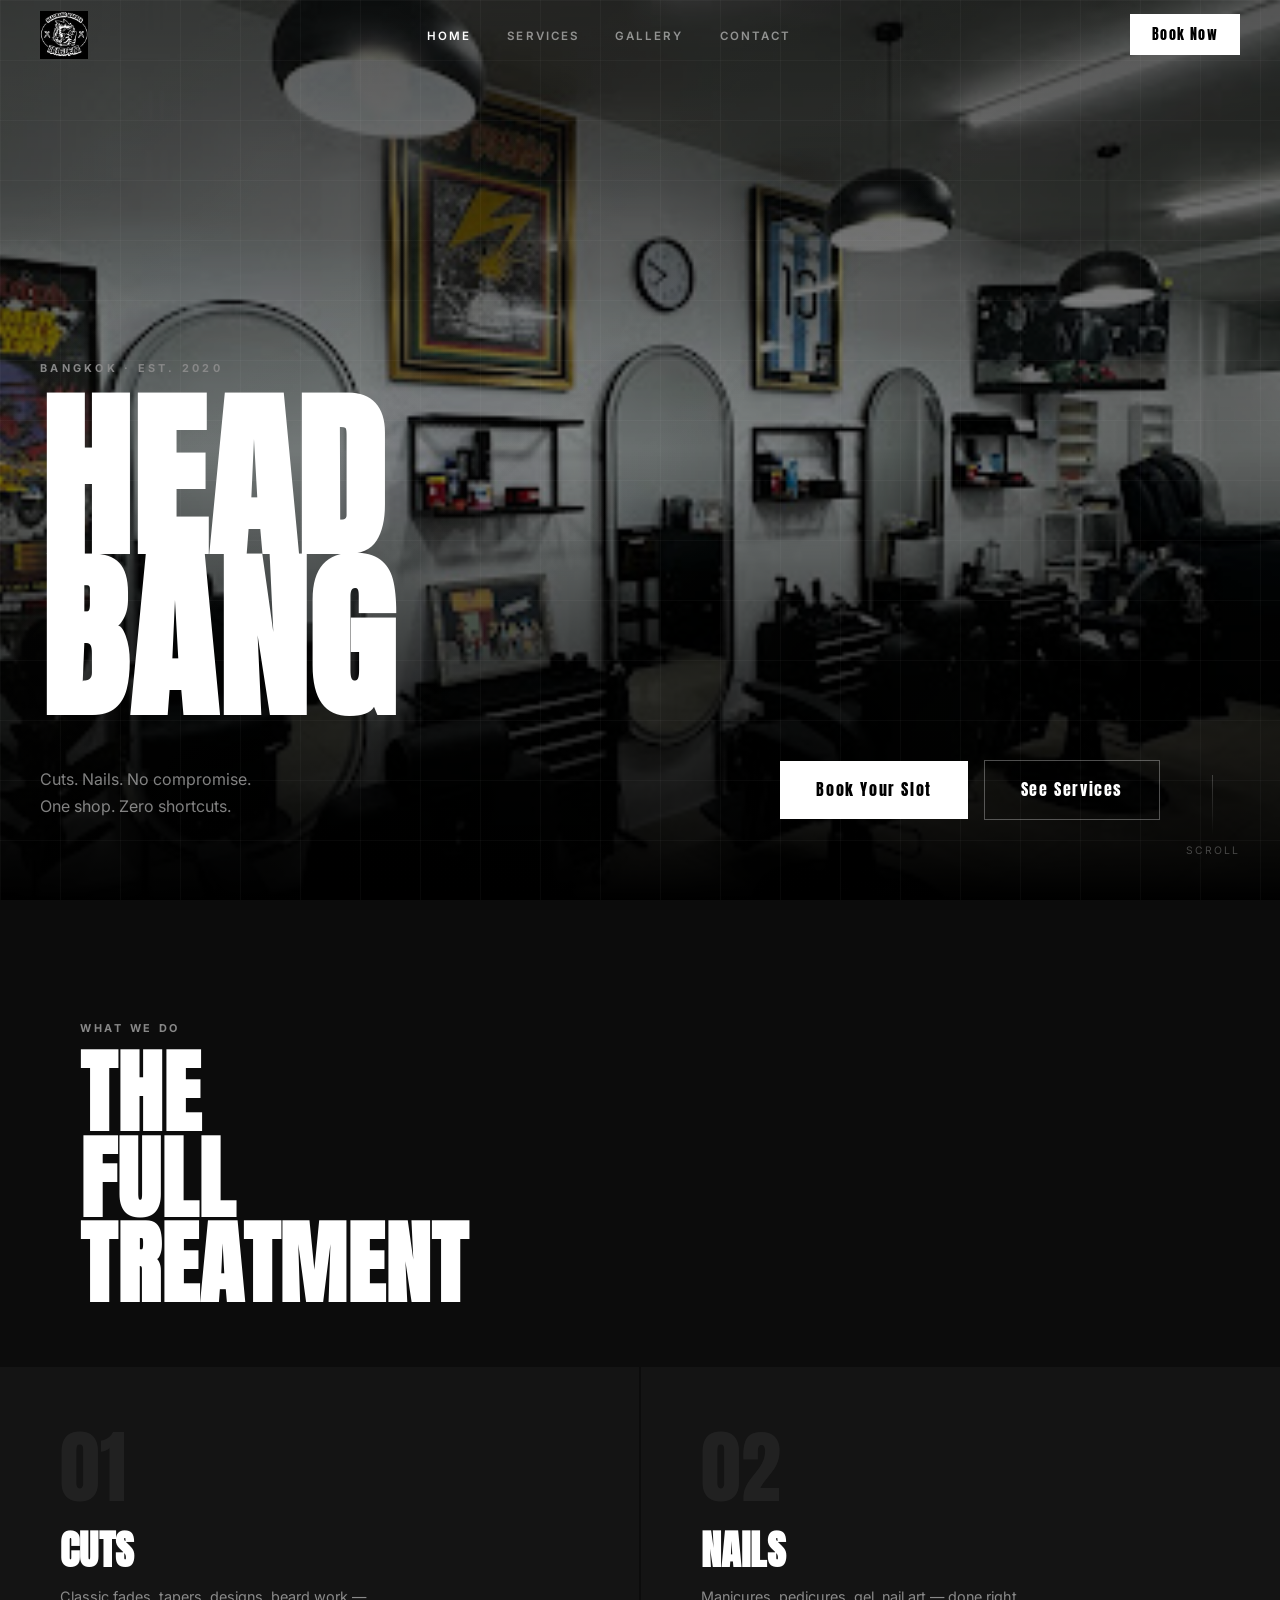
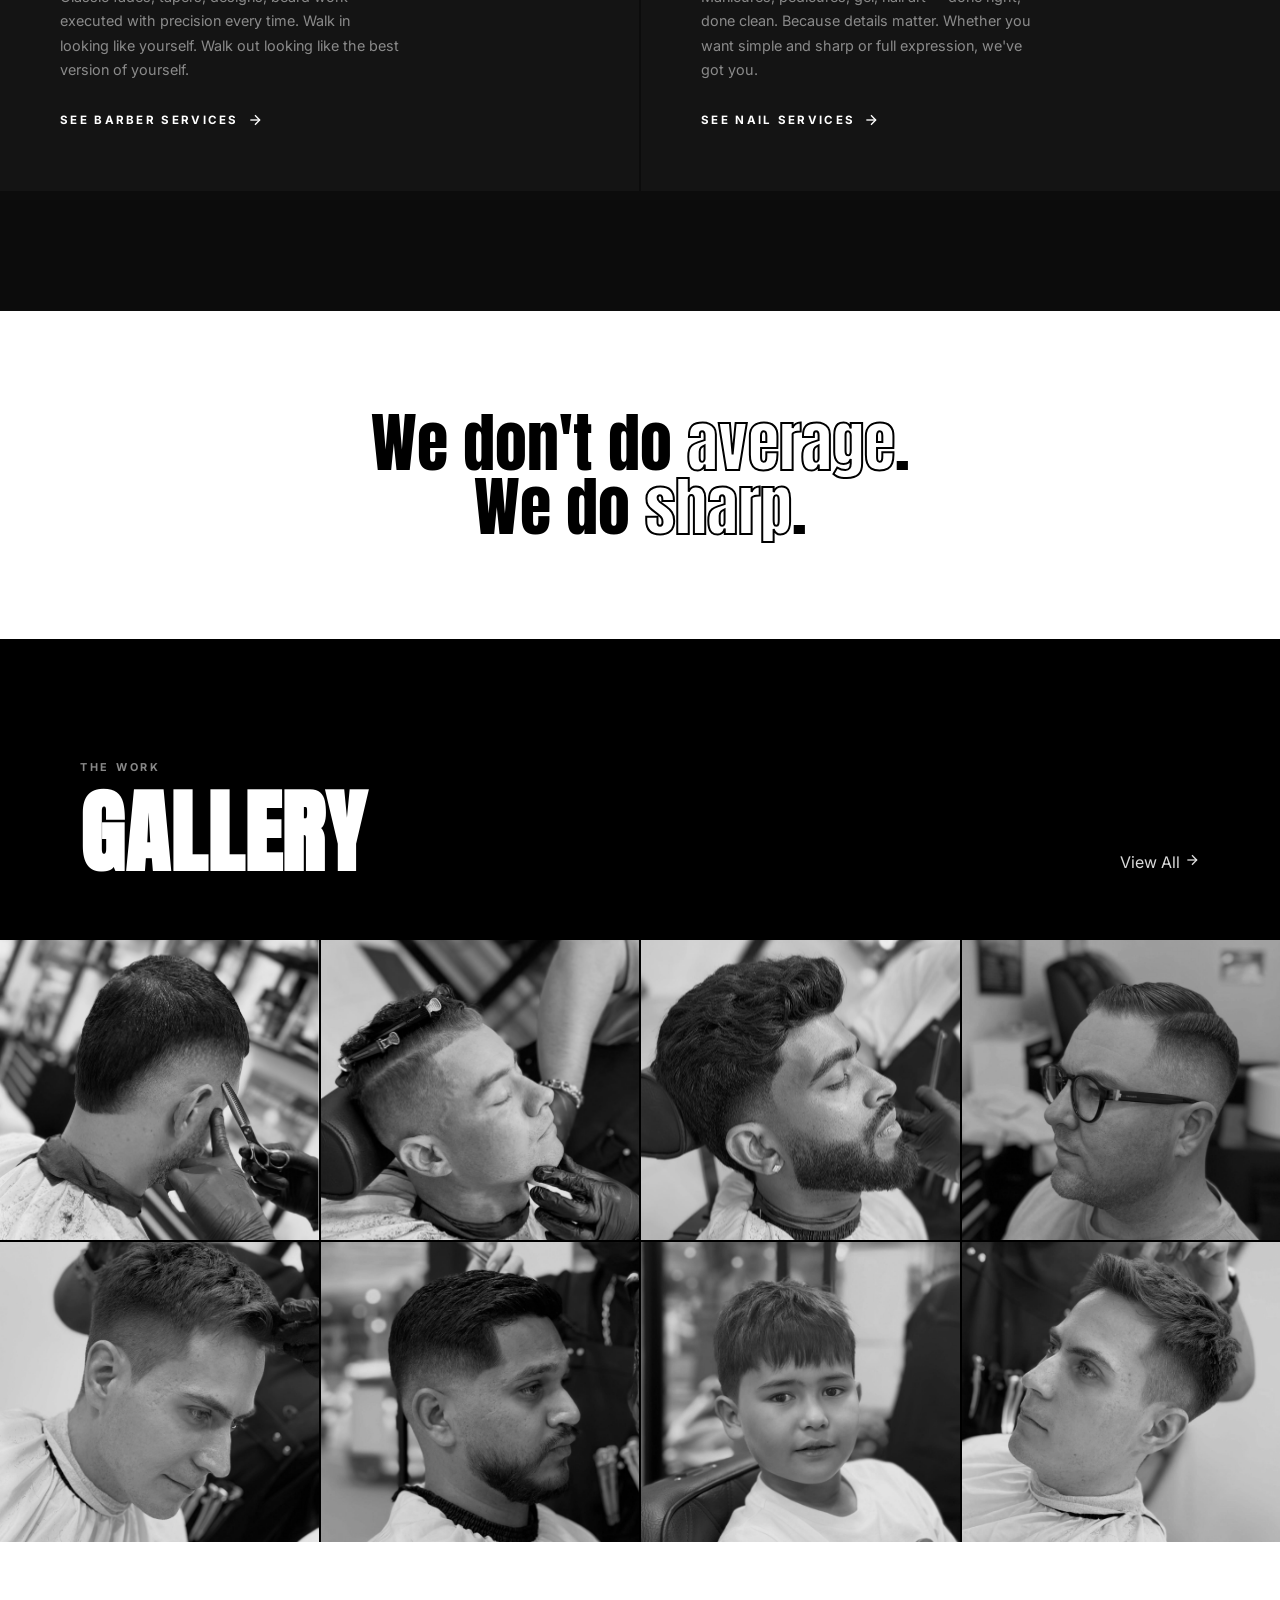
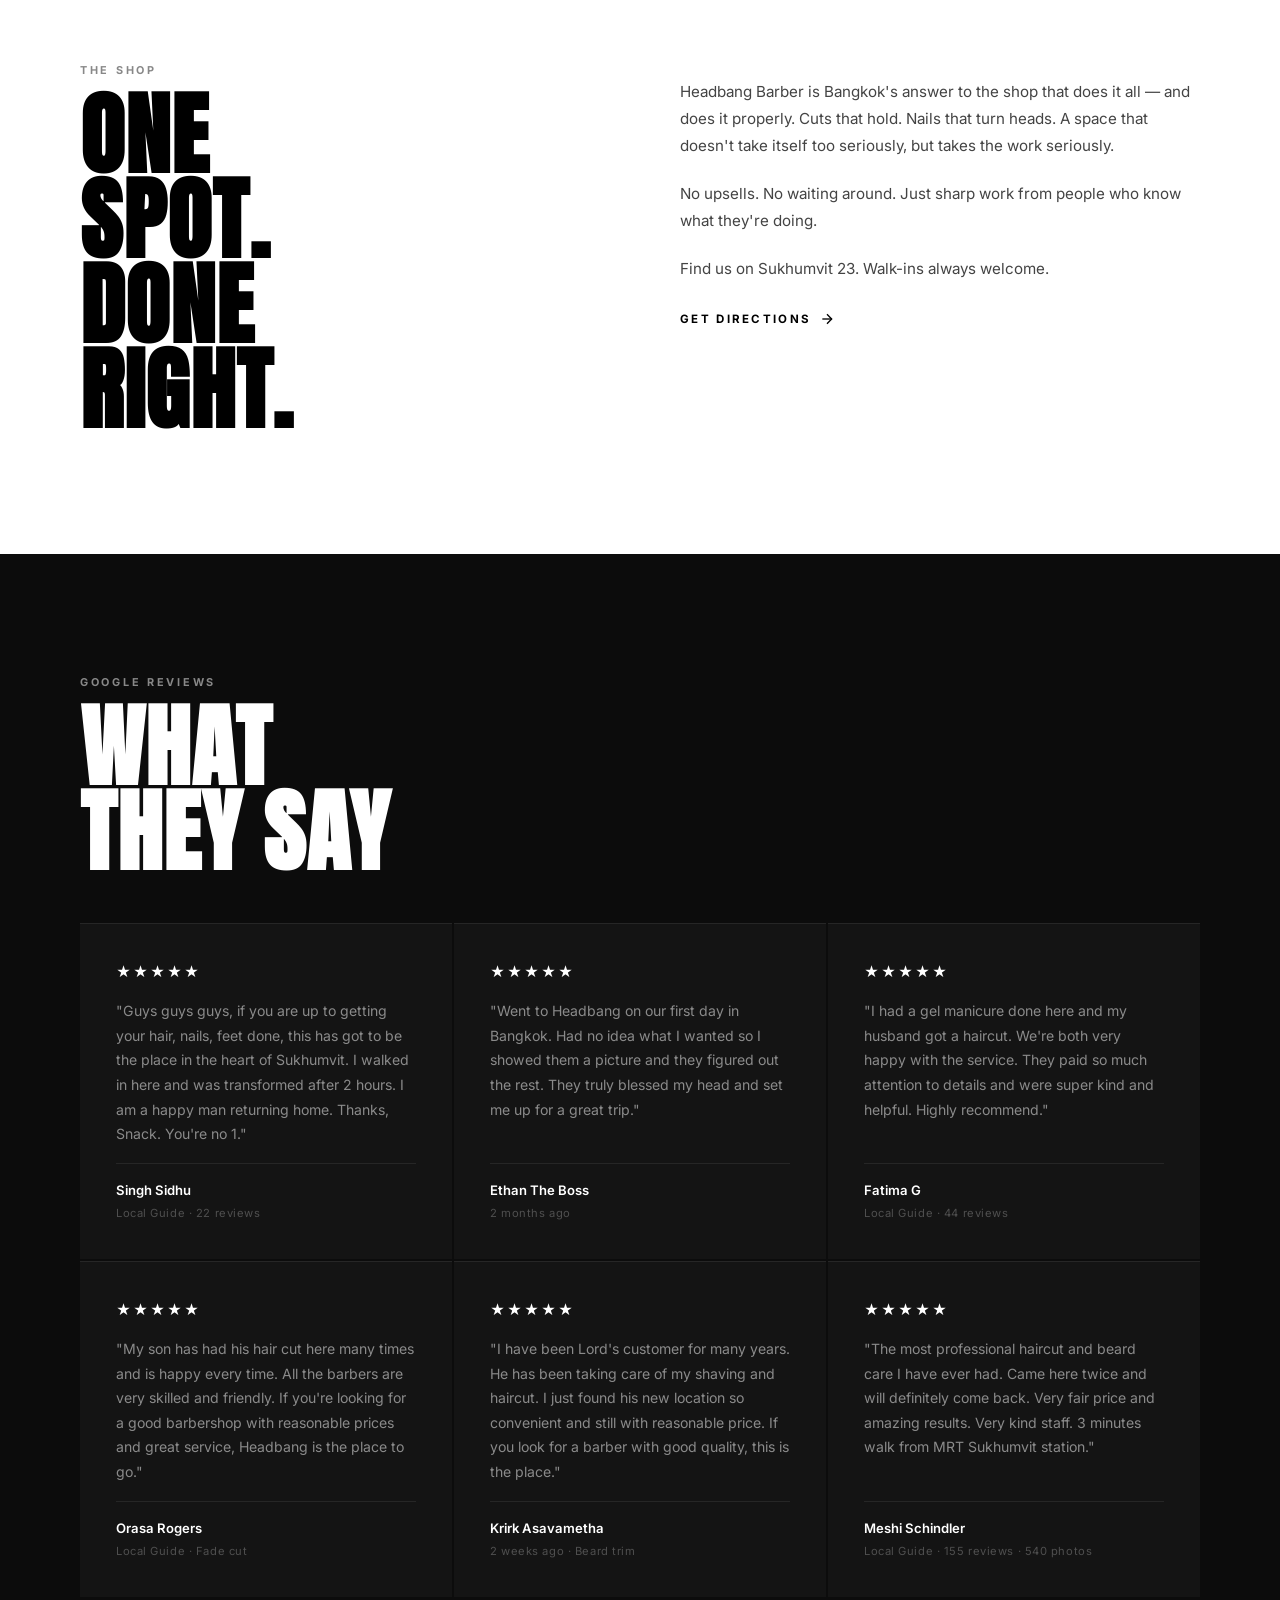
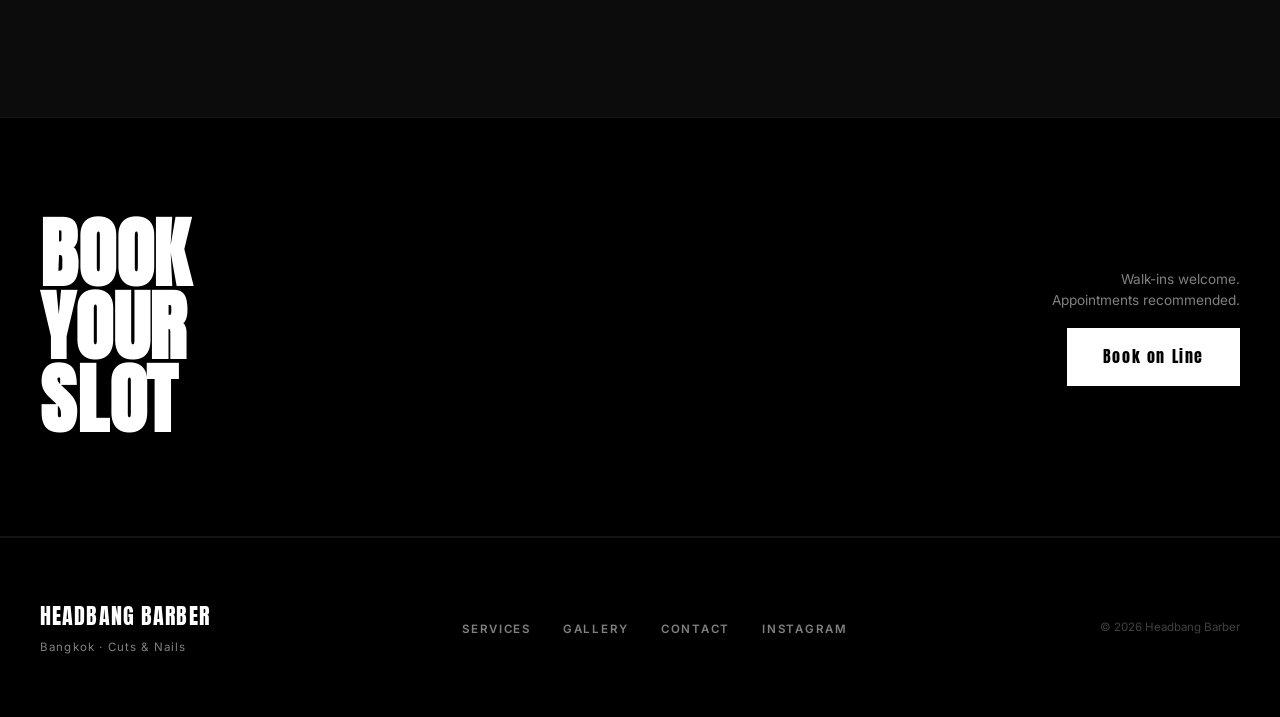
==== commit fd252f85: "Fix homepage gallery to clean 4x2 even grid Co-Authored-By: Claude Sonnet 4.6 <noreply@anthropic.com" ====
--- a/index.html
+++ b/index.html
@@ -120,13 +120,14 @@
             </div>
         </div>
         <div class="gallery-grid-home" style="margin-top:40px;">
-            <div class="g-item tall reveal"><img src="img/cut-1.png" alt="Haircut"></div>
+            <div class="g-item reveal"><img src="img/cut-1.png" alt="Haircut"></div>
             <div class="g-item reveal"><img src="img/cut-2.png" alt="Haircut"></div>
             <div class="g-item reveal"><img src="img/cut-3.png" alt="Haircut"></div>
             <div class="g-item reveal"><img src="img/cut-4.jpg" alt="Haircut"></div>
             <div class="g-item reveal"><img src="img/cut-5.jpg" alt="Haircut"></div>
             <div class="g-item reveal"><img src="img/cut-6.jpg" alt="Haircut"></div>
             <div class="g-item reveal"><img src="img/cut-7.jpg" alt="Haircut"></div>
+            <div class="g-item reveal"><img src="img/cut-8.jpg" alt="Haircut"></div>
         </div>
     </section>
 
--- a/style.css
+++ b/style.css
@@ -395,7 +395,6 @@
     overflow: hidden;
     position: relative;
 }
-.gallery-grid-home .g-item.tall { grid-row: span 2; }
 .gallery-grid-home .g-item img {
     width: 100%;
     height: 100%;
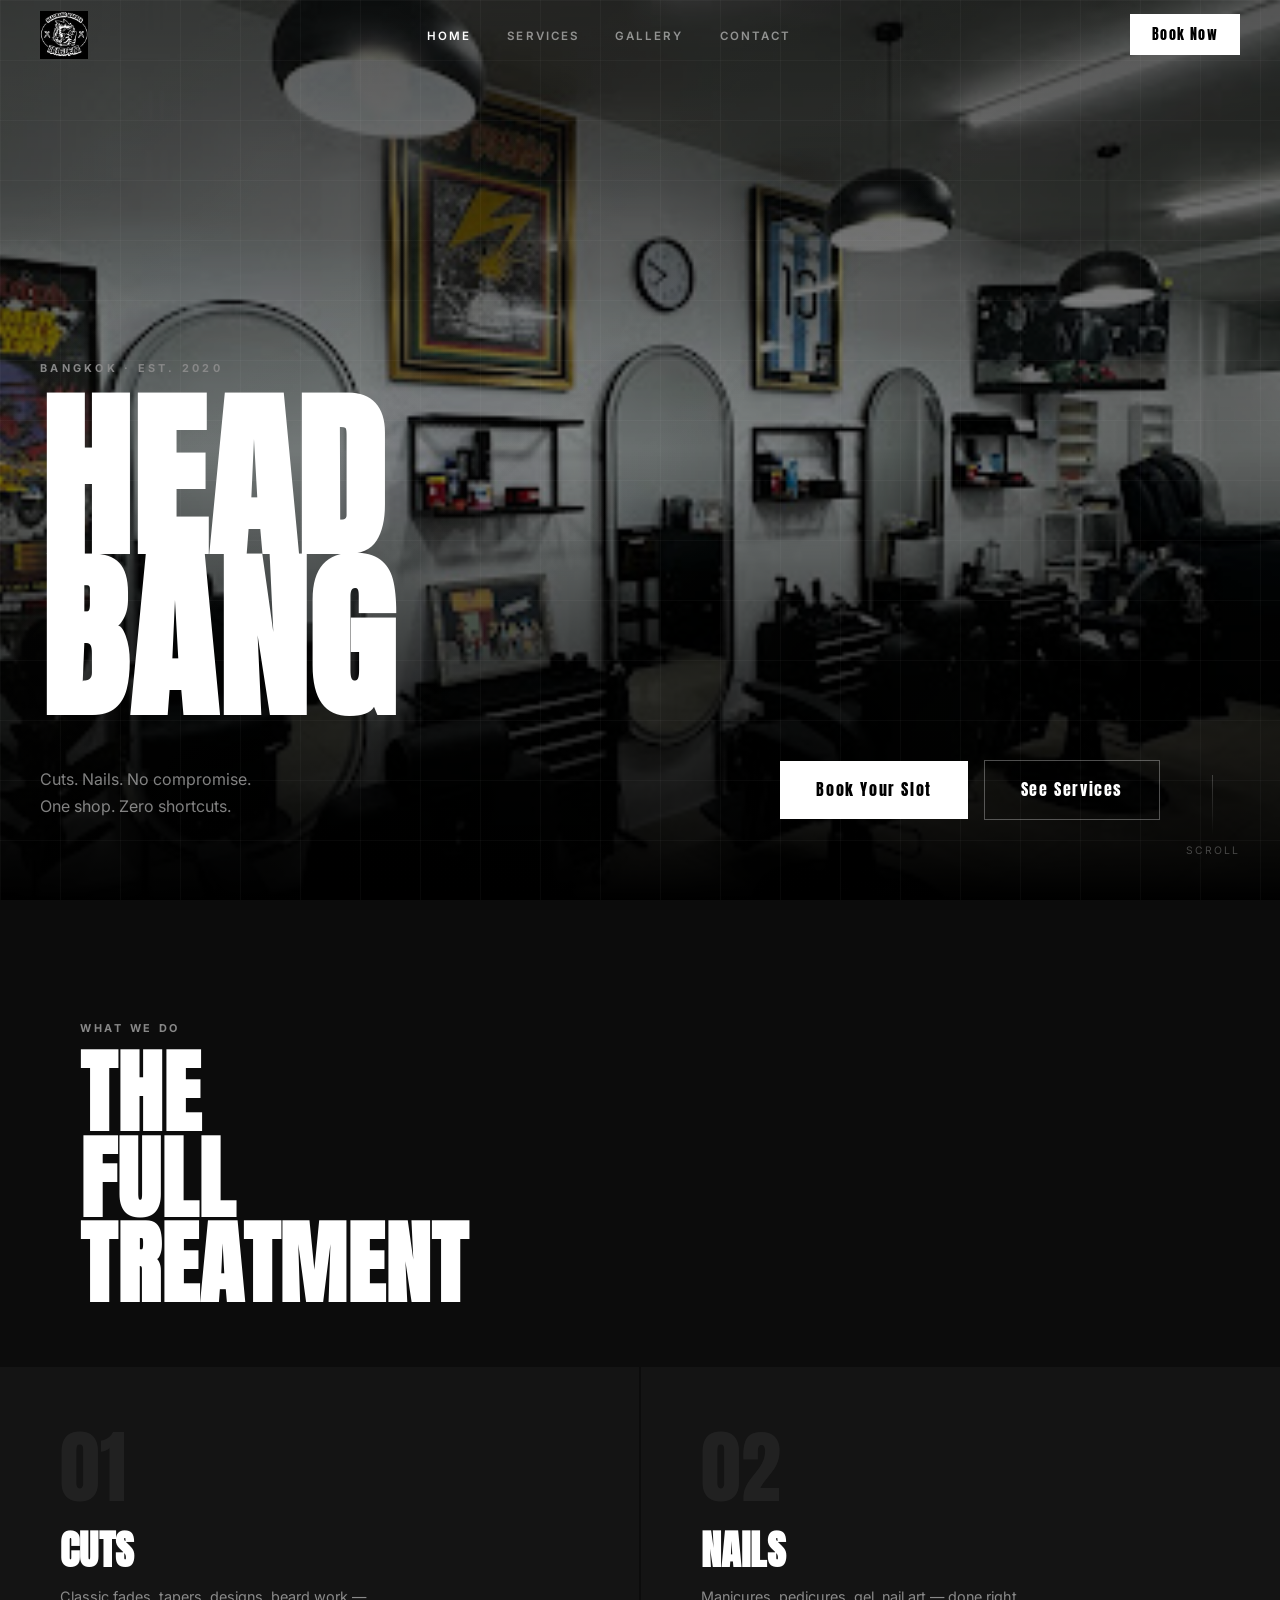
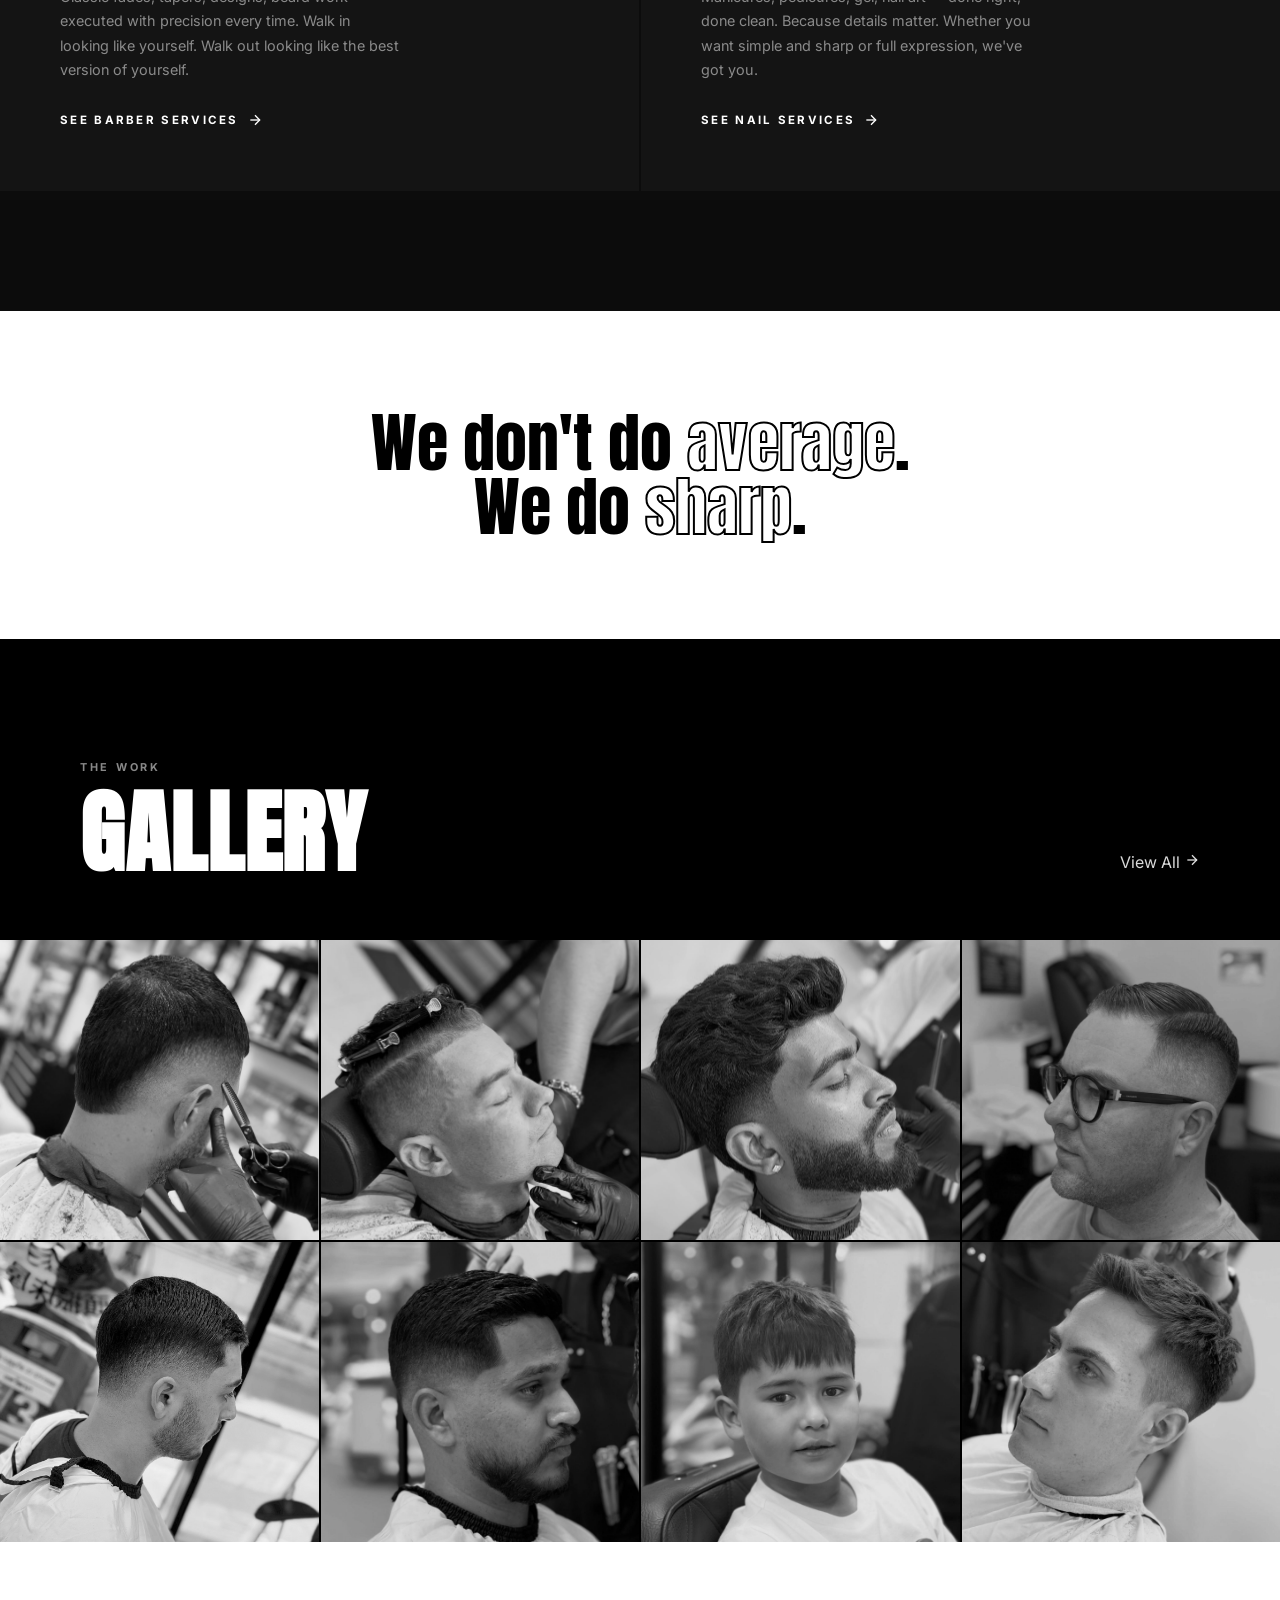
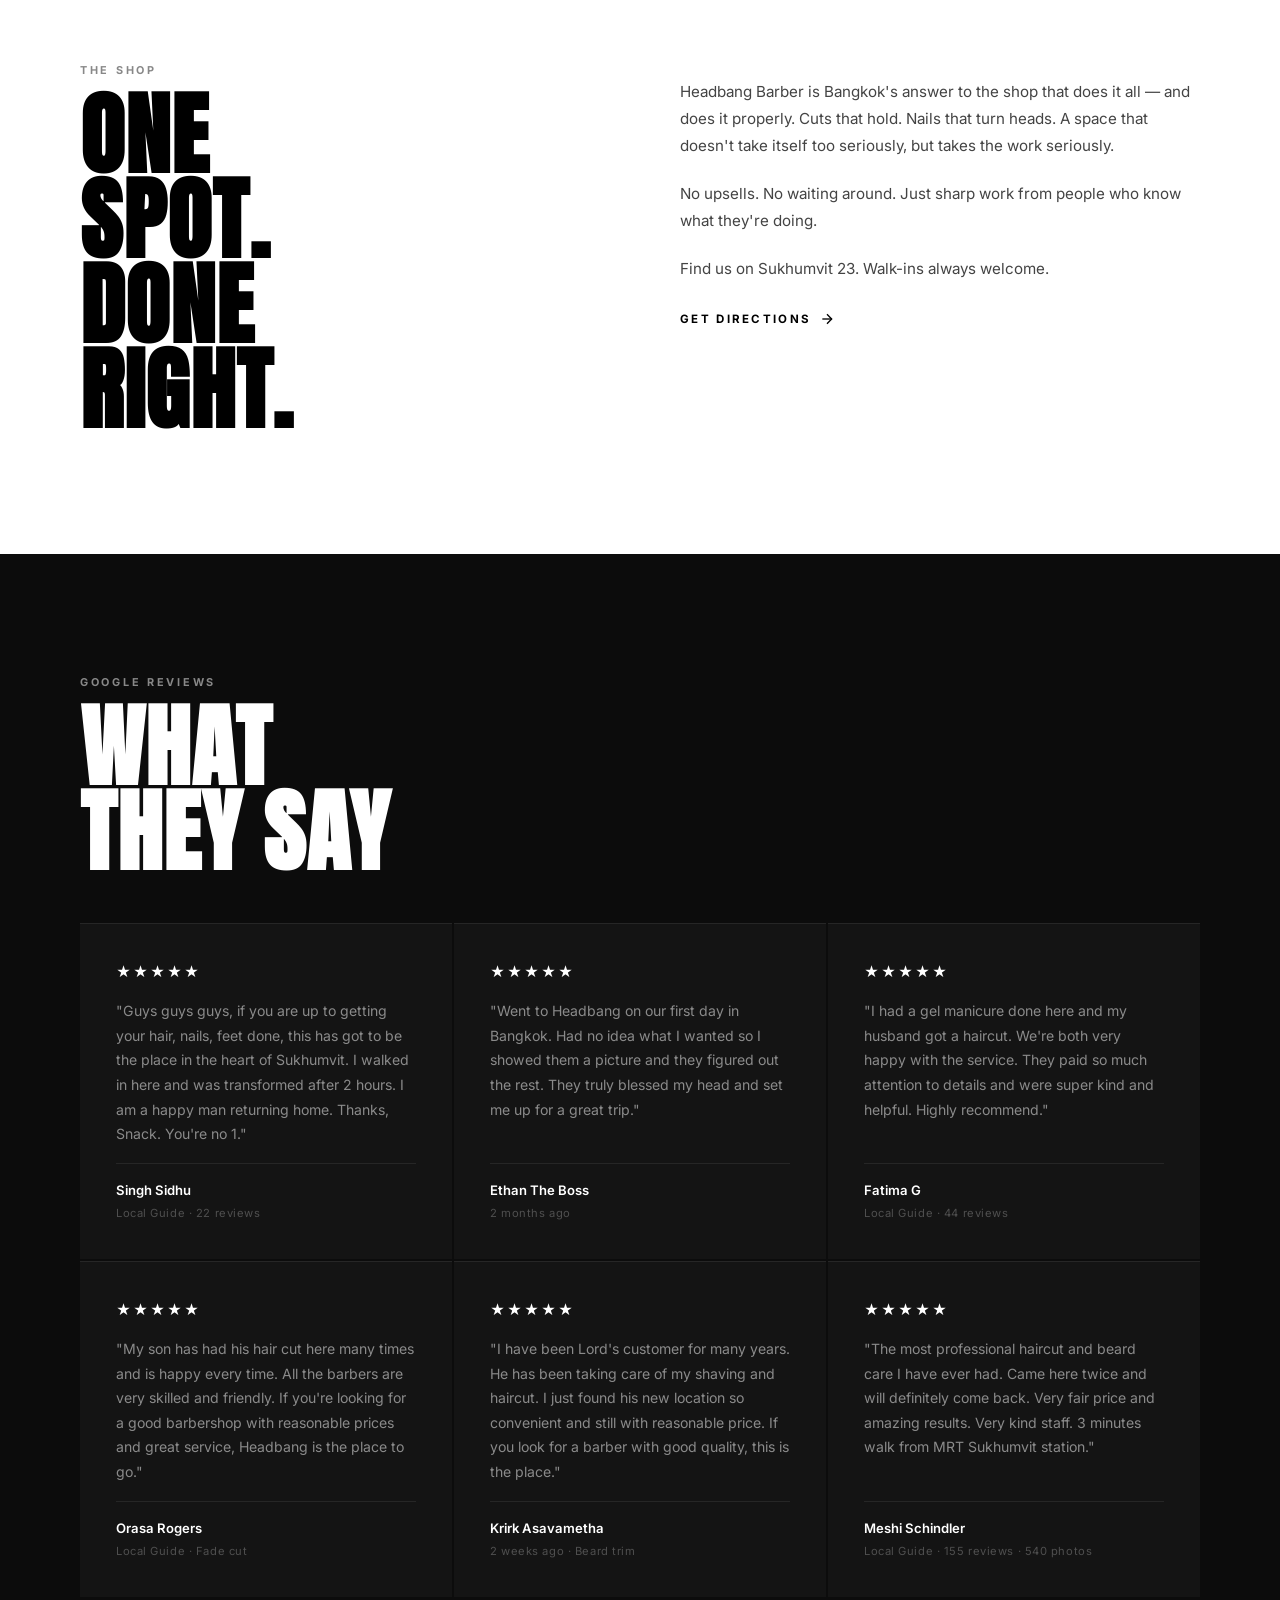
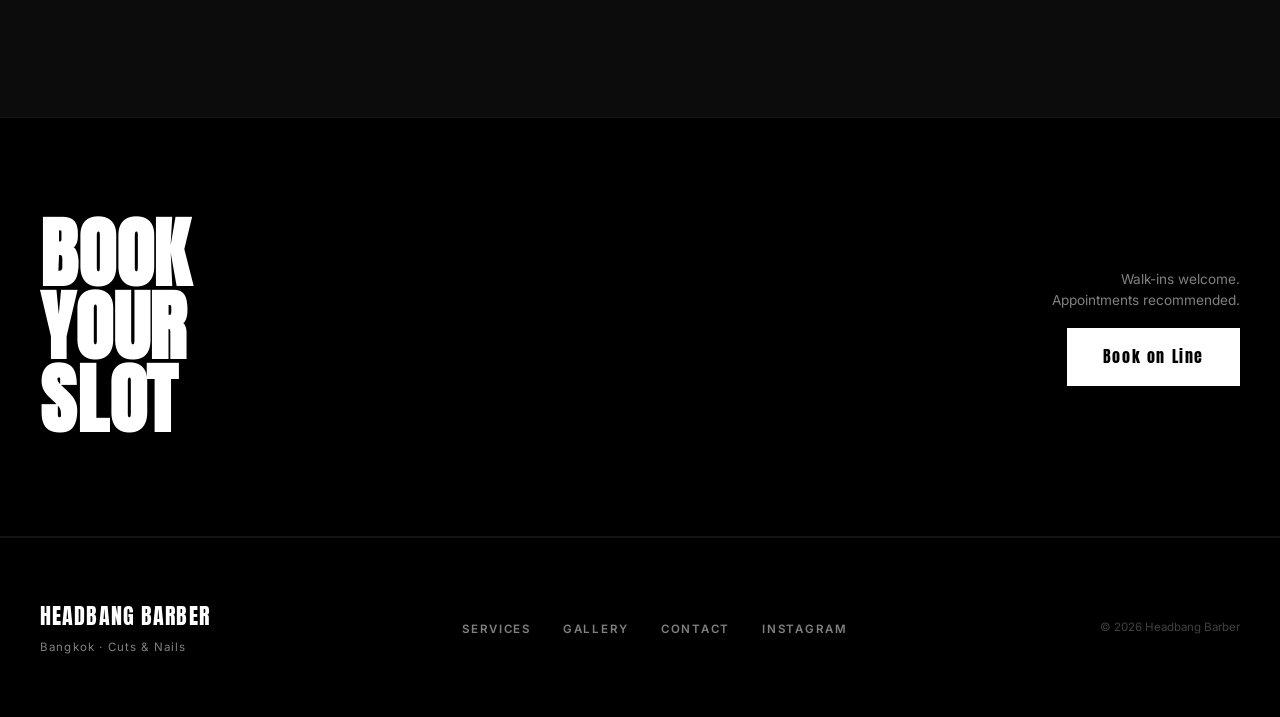
==== commit 1e4593b7: "Swap bottom left gallery image to cut-9 Co-Authored-By: Claude Sonnet 4.6 <noreply@anthropic.com>" ====
--- a/index.html
+++ b/index.html
@@ -124,7 +124,7 @@
             <div class="g-item reveal"><img src="img/cut-2.png" alt="Haircut"></div>
             <div class="g-item reveal"><img src="img/cut-3.png" alt="Haircut"></div>
             <div class="g-item reveal"><img src="img/cut-4.jpg" alt="Haircut"></div>
-            <div class="g-item reveal"><img src="img/cut-5.jpg" alt="Haircut"></div>
+            <div class="g-item reveal"><img src="img/cut-9.jpg" alt="Haircut"></div>
             <div class="g-item reveal"><img src="img/cut-6.jpg" alt="Haircut"></div>
             <div class="g-item reveal"><img src="img/cut-7.jpg" alt="Haircut"></div>
             <div class="g-item reveal"><img src="img/cut-8.jpg" alt="Haircut"></div>
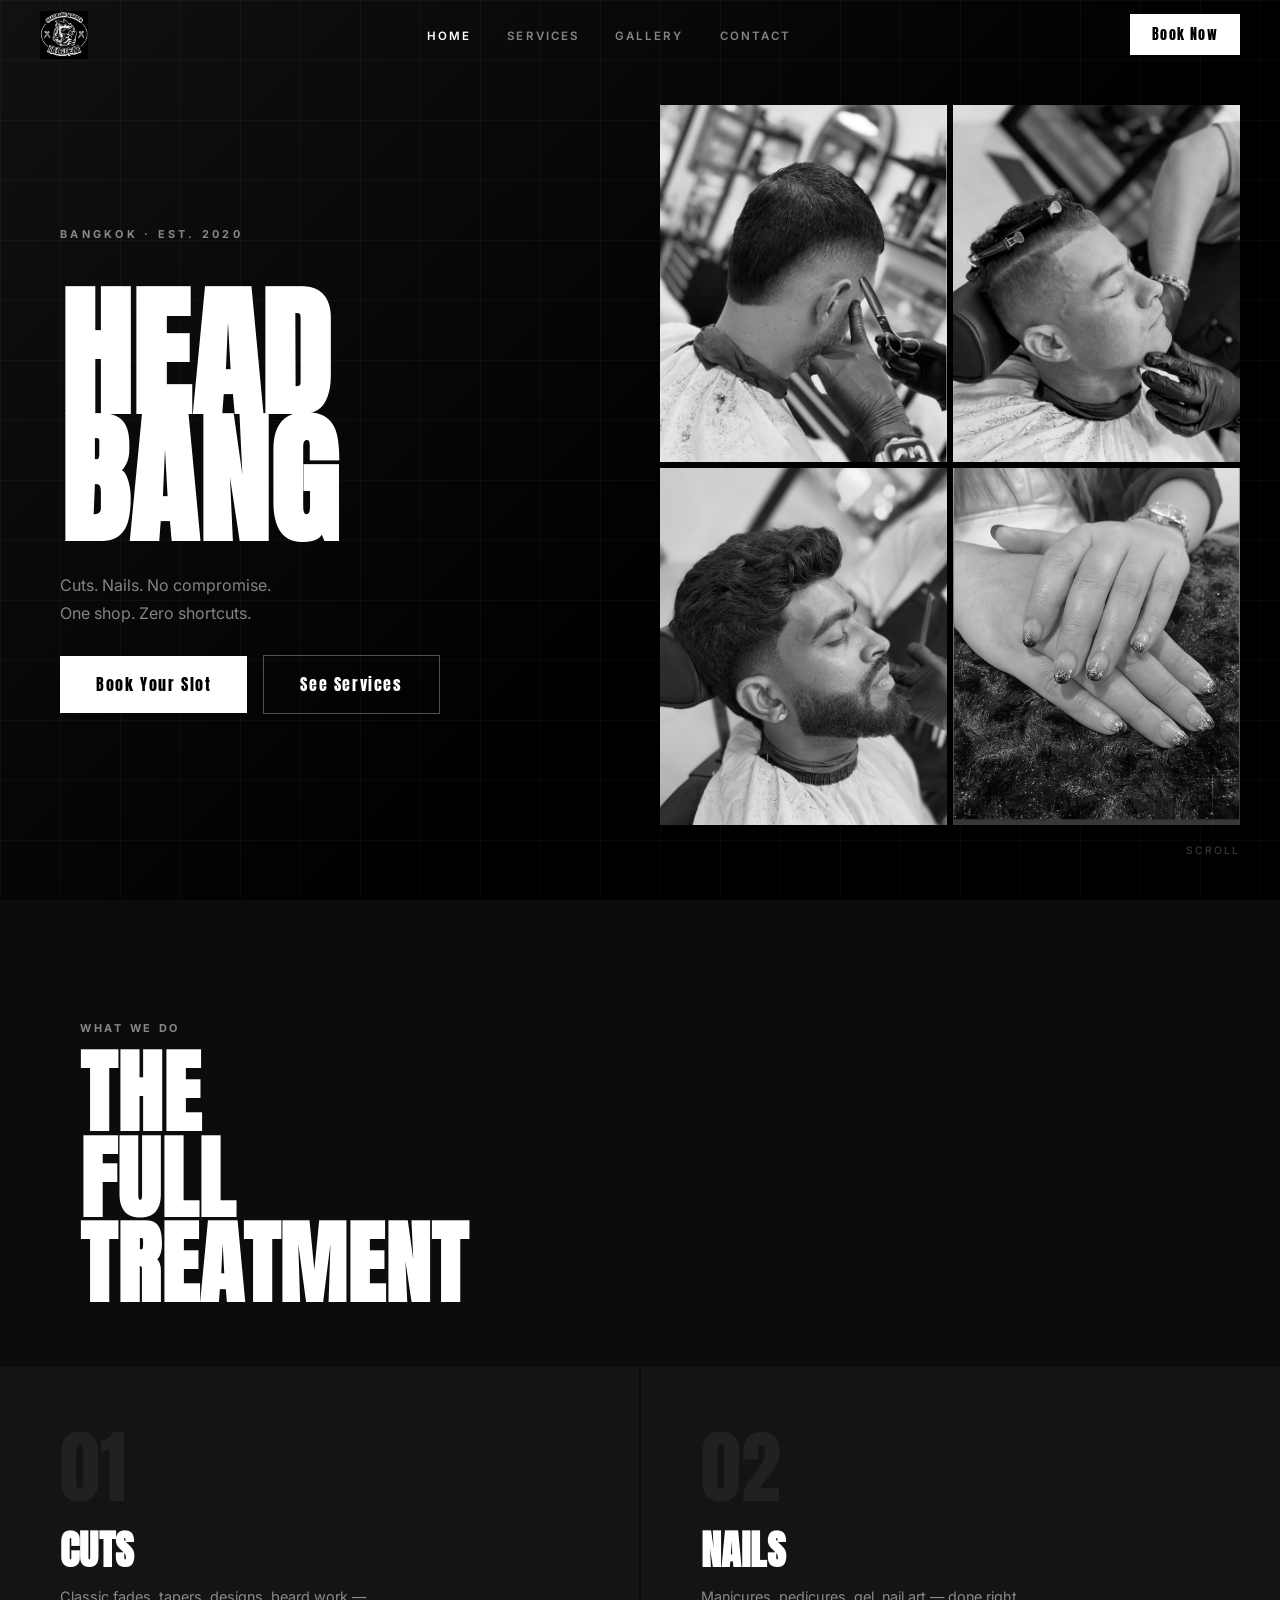
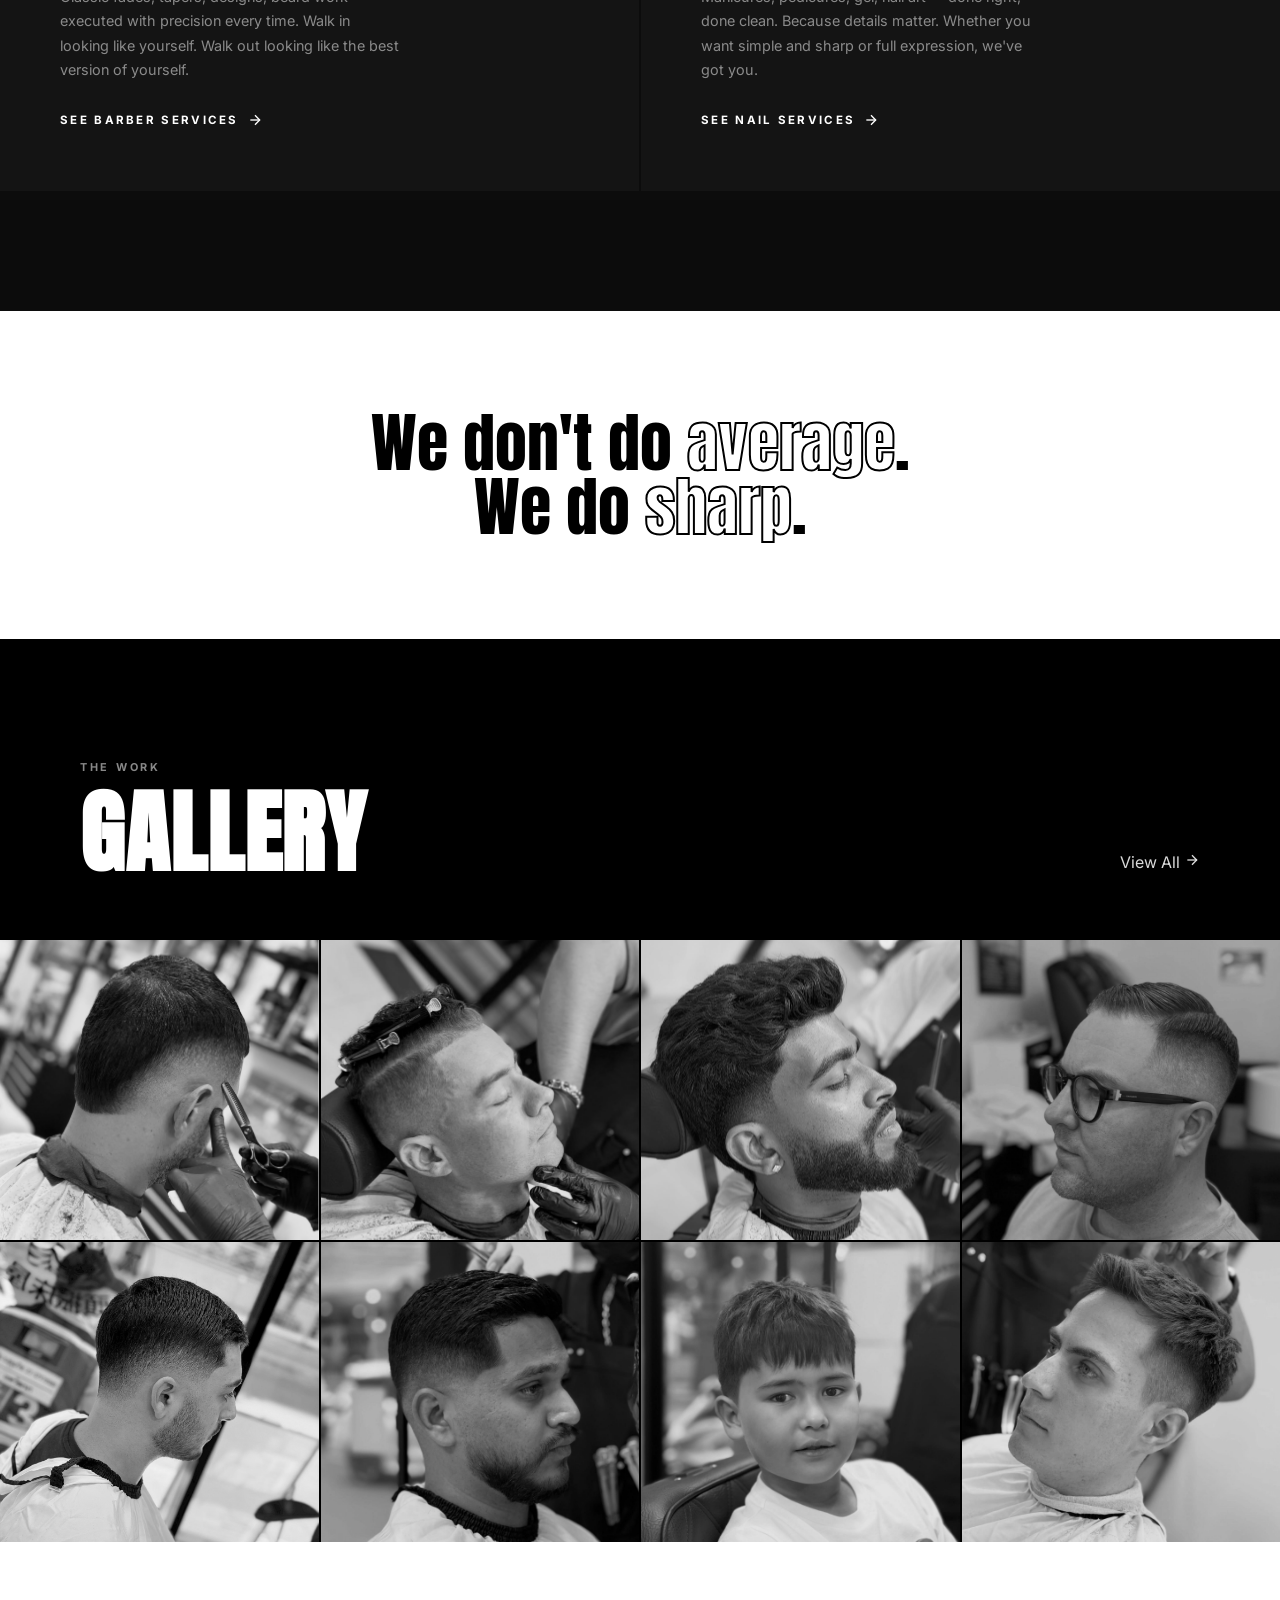
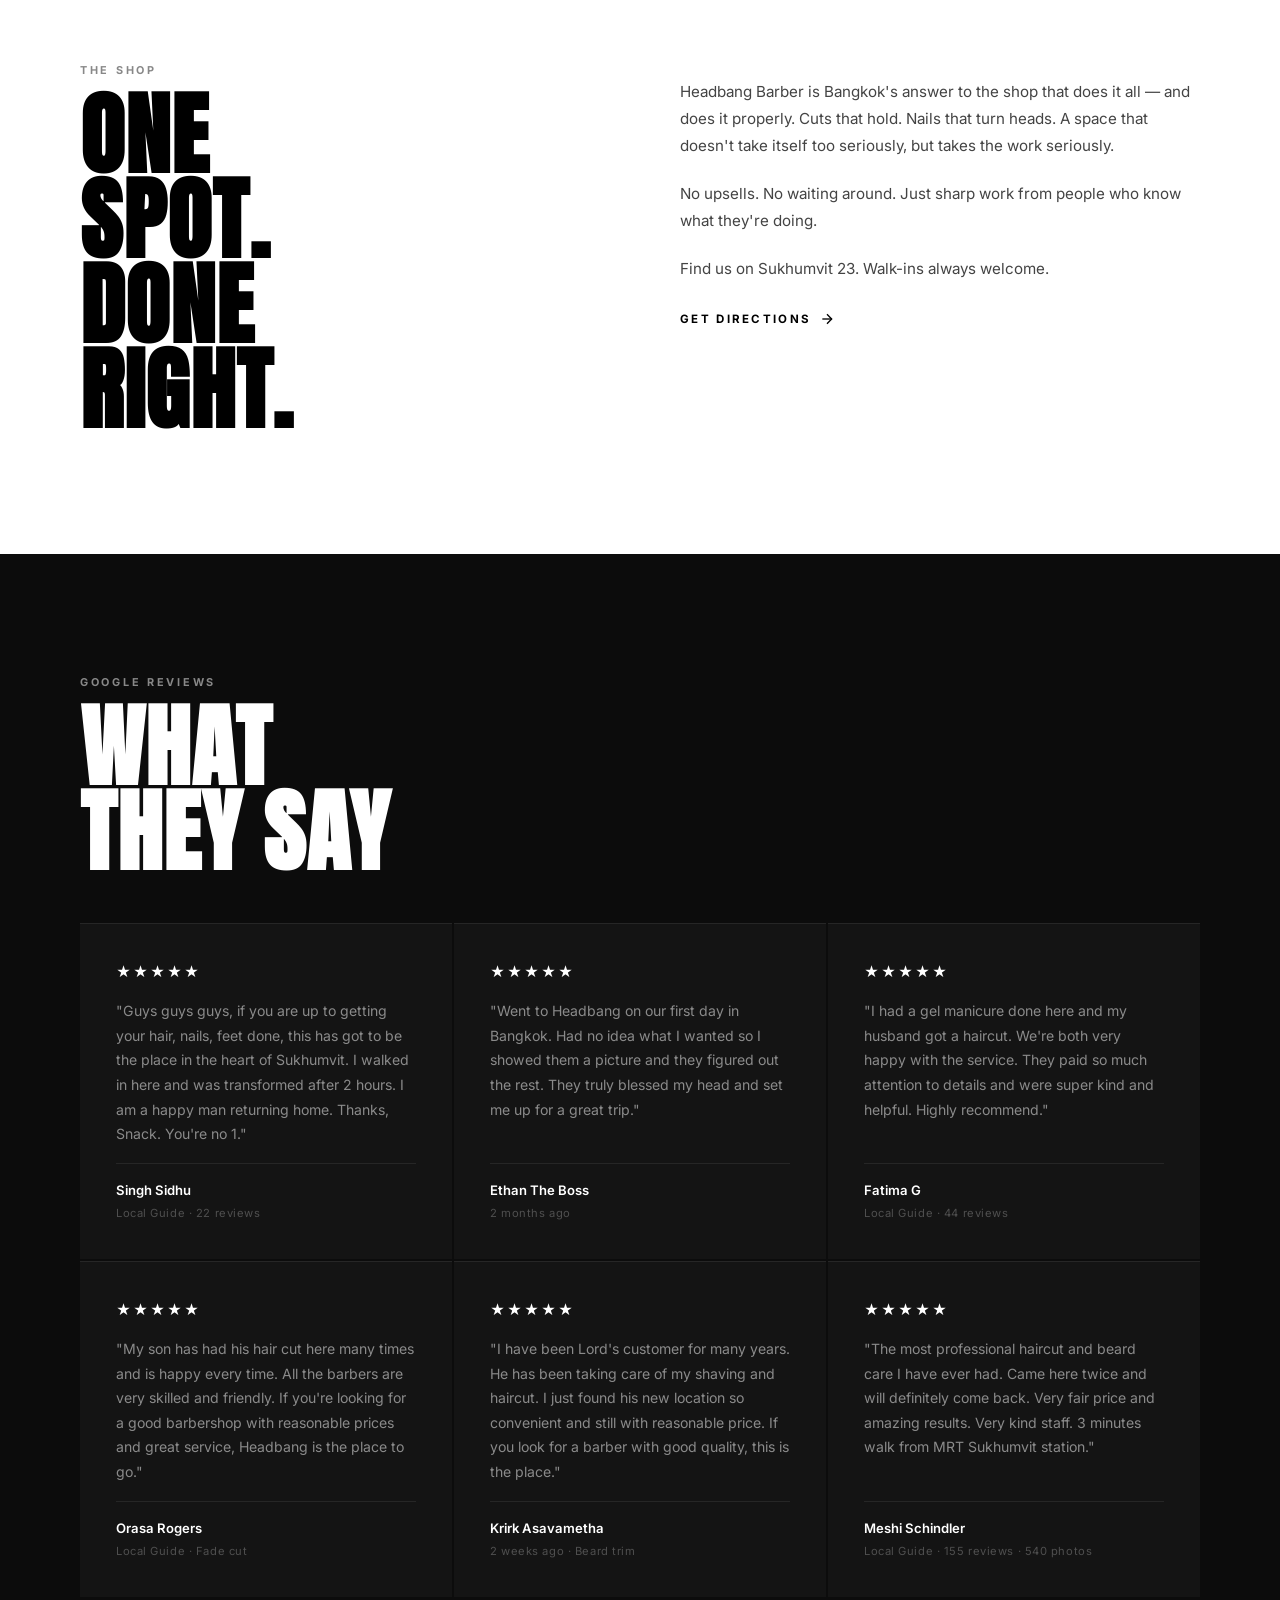
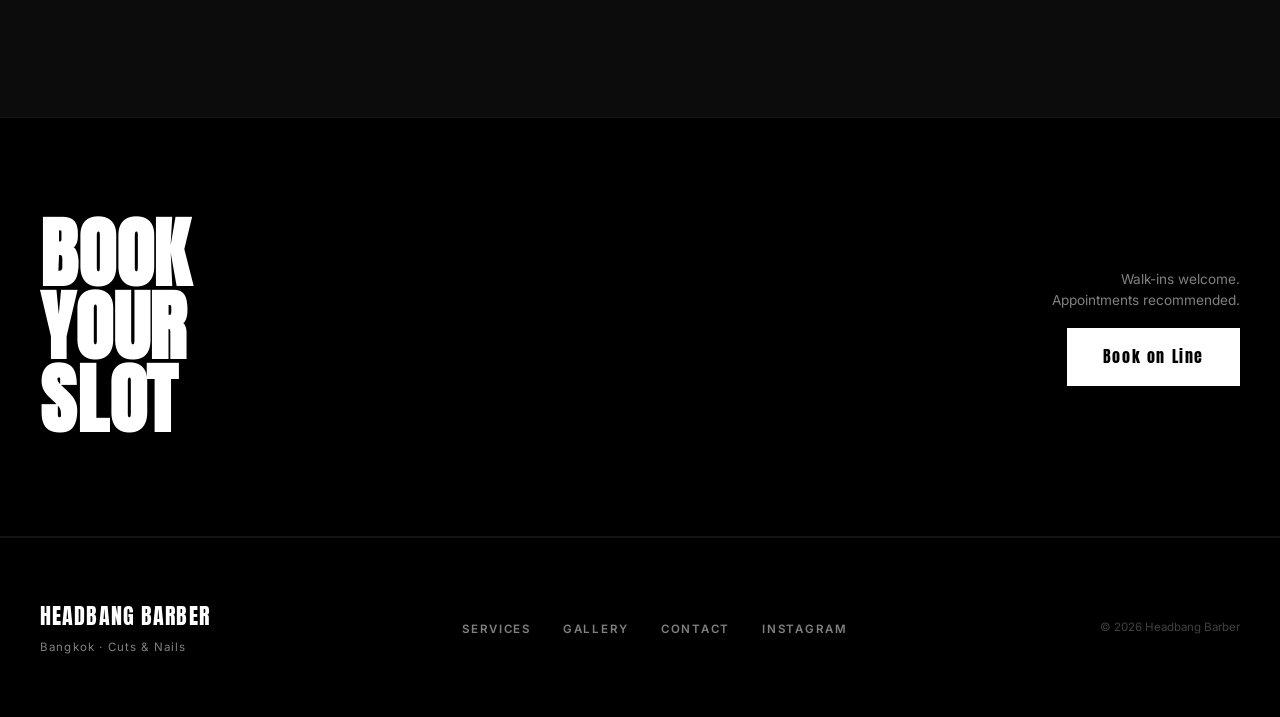
==== commit f2aa45ec: "Replace hero with split layout — text left, photo collage right Co-Authored-By: Claude Sonnet 4.6 <n" ====
--- a/index.html
+++ b/index.html
@@ -46,25 +46,36 @@
     </div>
 
     <!-- HERO -->
-    <section class="hero">
+    <section class="hero hero-split">
         <div class="hero-bg"></div>
-        <div class="hero-img" style="position:absolute;inset:0;background:url('img/2025-01-17.jpg') center/cover no-repeat;opacity:0.55;"></div>
-        <div style="position:absolute;inset:0;background:linear-gradient(to top, #000 0%, transparent 50%, rgba(0,0,0,0.4) 100%);"></div>
         <div class="hero-lines"></div>
-        <div class="hero-content">
-            <p class="hero-eyebrow">Bangkok · Est. 2020</p>
-            <h1 class="hero-title">
-                <span>HEAD</span>
-                <span>BANG</span>
-            </h1>
-            <div class="hero-bottom">
+
+        <div class="hero-split-inner">
+            <!-- LEFT: TEXT -->
+            <div class="hero-split-text">
+                <p class="hero-eyebrow">Bangkok · Est. 2020</p>
+                <h1 class="hero-title">
+                    <span>HEAD</span>
+                    <span>BANG</span>
+                </h1>
                 <p class="hero-tagline">Cuts. Nails. No compromise.<br>One shop. Zero shortcuts.</p>
                 <div class="hero-cta">
                     <a href="https://lin.ee/F1SvXvC" target="_blank" rel="noopener" class="btn-primary">Book Your Slot</a>
                     <a href="services.html" class="btn-outline-white">See Services</a>
                 </div>
             </div>
-        </div>
+
+            <!-- RIGHT: COLLAGE -->
+            <div class="hero-collage">
+                <div class="hero-collage-grid">
+                    <div class="hc-item"><img src="img/cut-1.png" alt="Haircut"></div>
+                    <div class="hc-item"><img src="img/cut-2.png" alt="Haircut"></div>
+                    <div class="hc-item"><img src="img/cut-3.png" alt="Haircut"></div>
+                    <div class="hc-item"><img src="img/nail-1.png" alt="Nails"></div>
+                </div>
+            </div>
+        </div>
+
         <div class="hero-scroll">
             <div class="hero-scroll-line"></div>
             <span>Scroll</span>
--- a/style.css
+++ b/style.css
@@ -305,6 +305,56 @@
 }
 .section-title.white { color: var(--white); }
 .section-title.black { color: var(--black); }
+
+/* ── HERO SPLIT ── */
+.hero-split { justify-content: center; padding: 0; }
+.hero-split-inner {
+    position: relative;
+    z-index: 2;
+    display: grid;
+    grid-template-columns: 1fr 1fr;
+    align-items: center;
+    width: 100%;
+    min-height: 100vh;
+}
+.hero-split-text {
+    padding: 120px 60px 80px;
+    display: flex;
+    flex-direction: column;
+    gap: 28px;
+}
+.hero-split-text .hero-title { font-size: clamp(5rem, 11vw, 12rem); margin: 0; }
+.hero-collage {
+    height: 100vh;
+    padding: 70px 40px 40px 20px;
+    display: flex;
+    align-items: center;
+}
+.hero-collage-grid {
+    display: grid;
+    grid-template-columns: 1fr 1fr;
+    grid-template-rows: 1fr 1fr;
+    gap: 6px;
+    width: 100%;
+    height: 80vh;
+}
+.hc-item {
+    overflow: hidden;
+    position: relative;
+}
+.hc-item img {
+    width: 100%;
+    height: 100%;
+    object-fit: cover;
+    filter: grayscale(100%);
+    transition: transform 0.6s ease, filter 0.4s ease;
+}
+.hc-item:hover img { transform: scale(1.04); filter: grayscale(30%); }
+@media (max-width: 900px) {
+    .hero-split-inner { grid-template-columns: 1fr; }
+    .hero-collage { display: none; }
+    .hero-split-text { padding: 120px 20px 80px; }
+}
 
 /* ── WHAT WE DO ── */
 .what-grid {
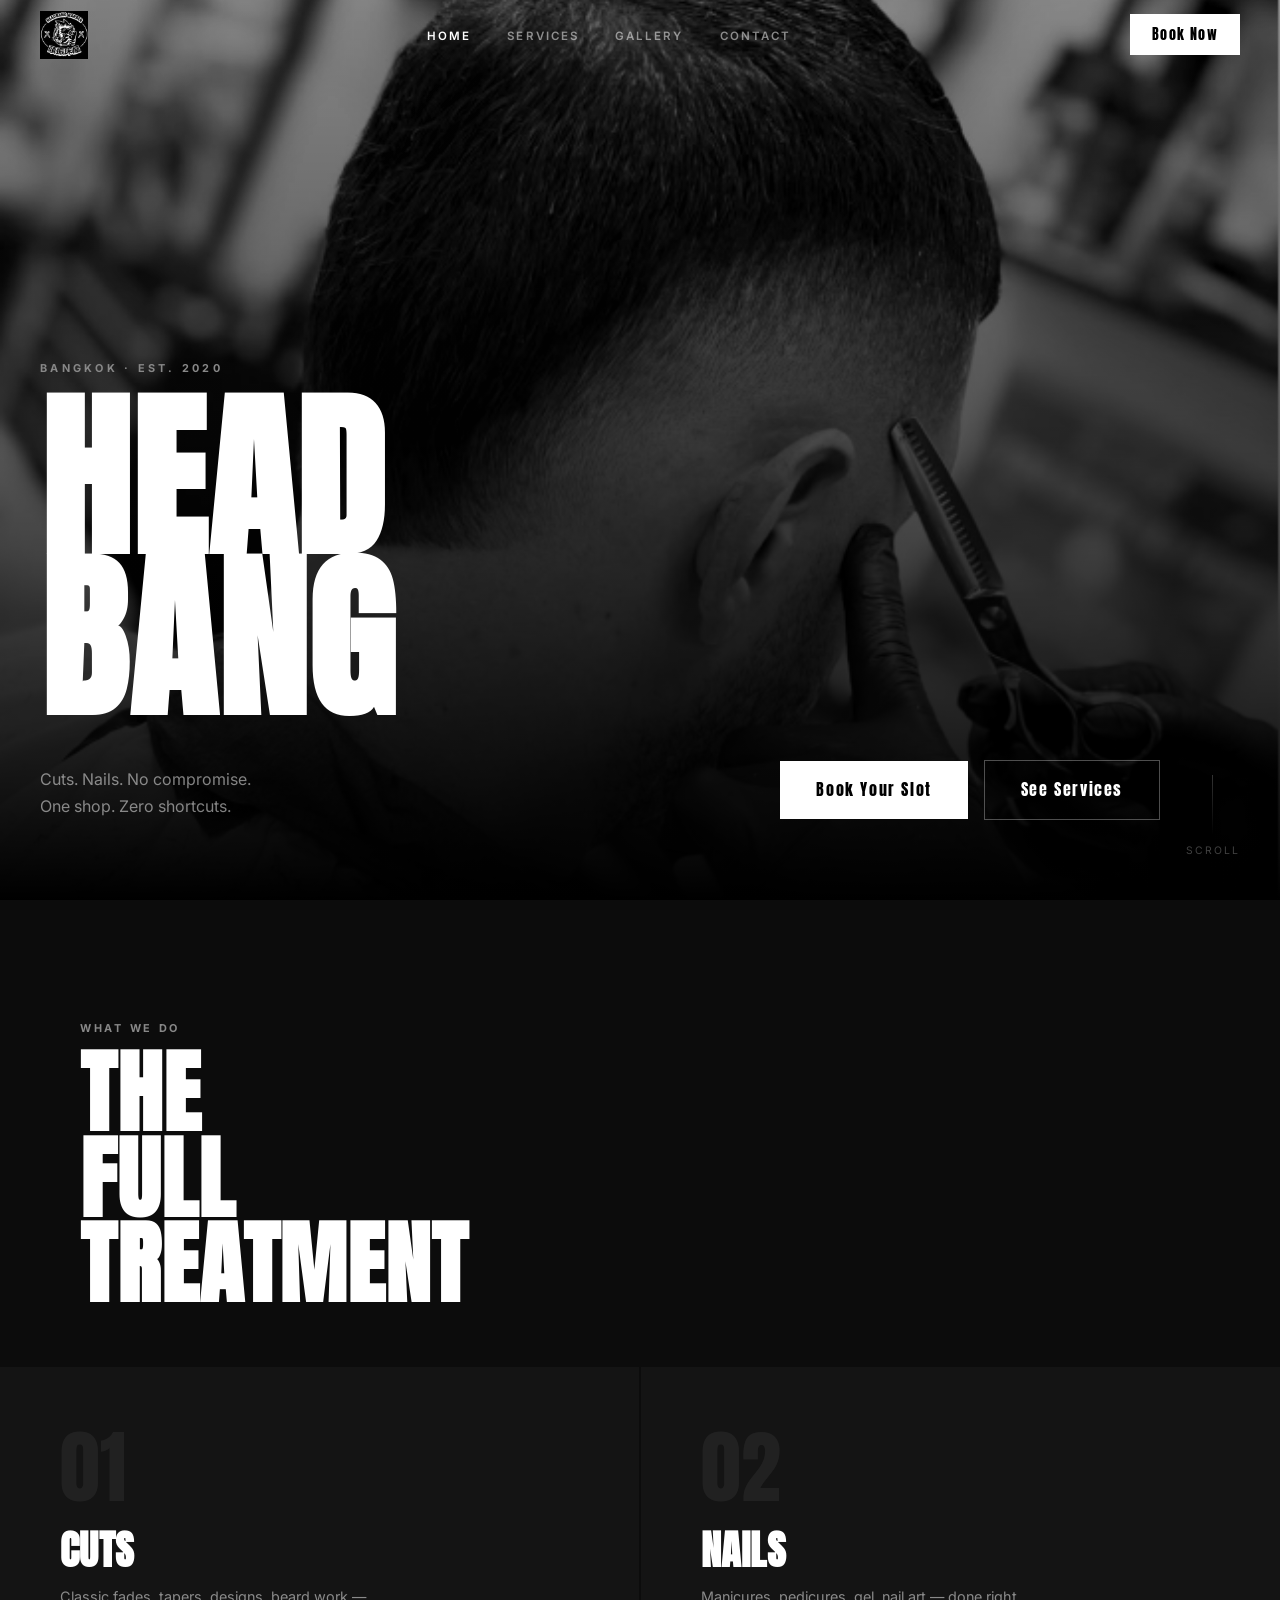
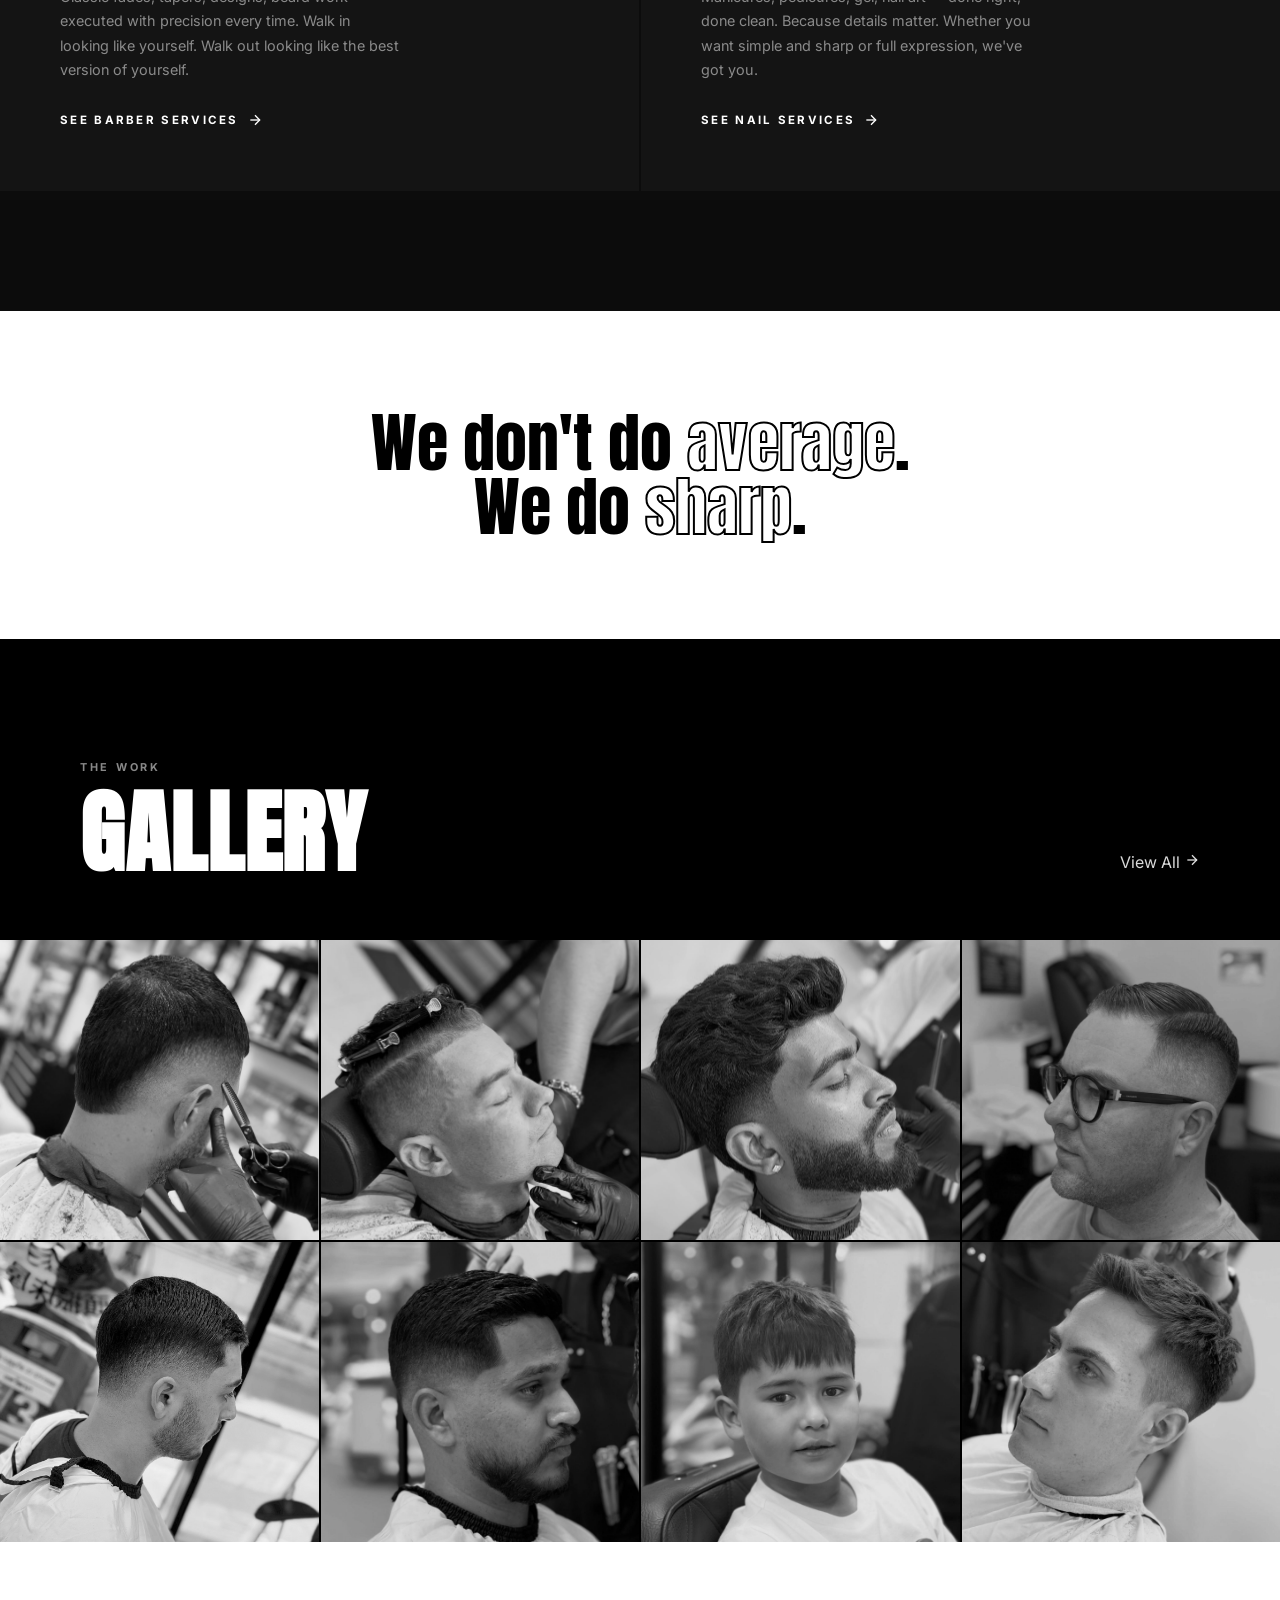
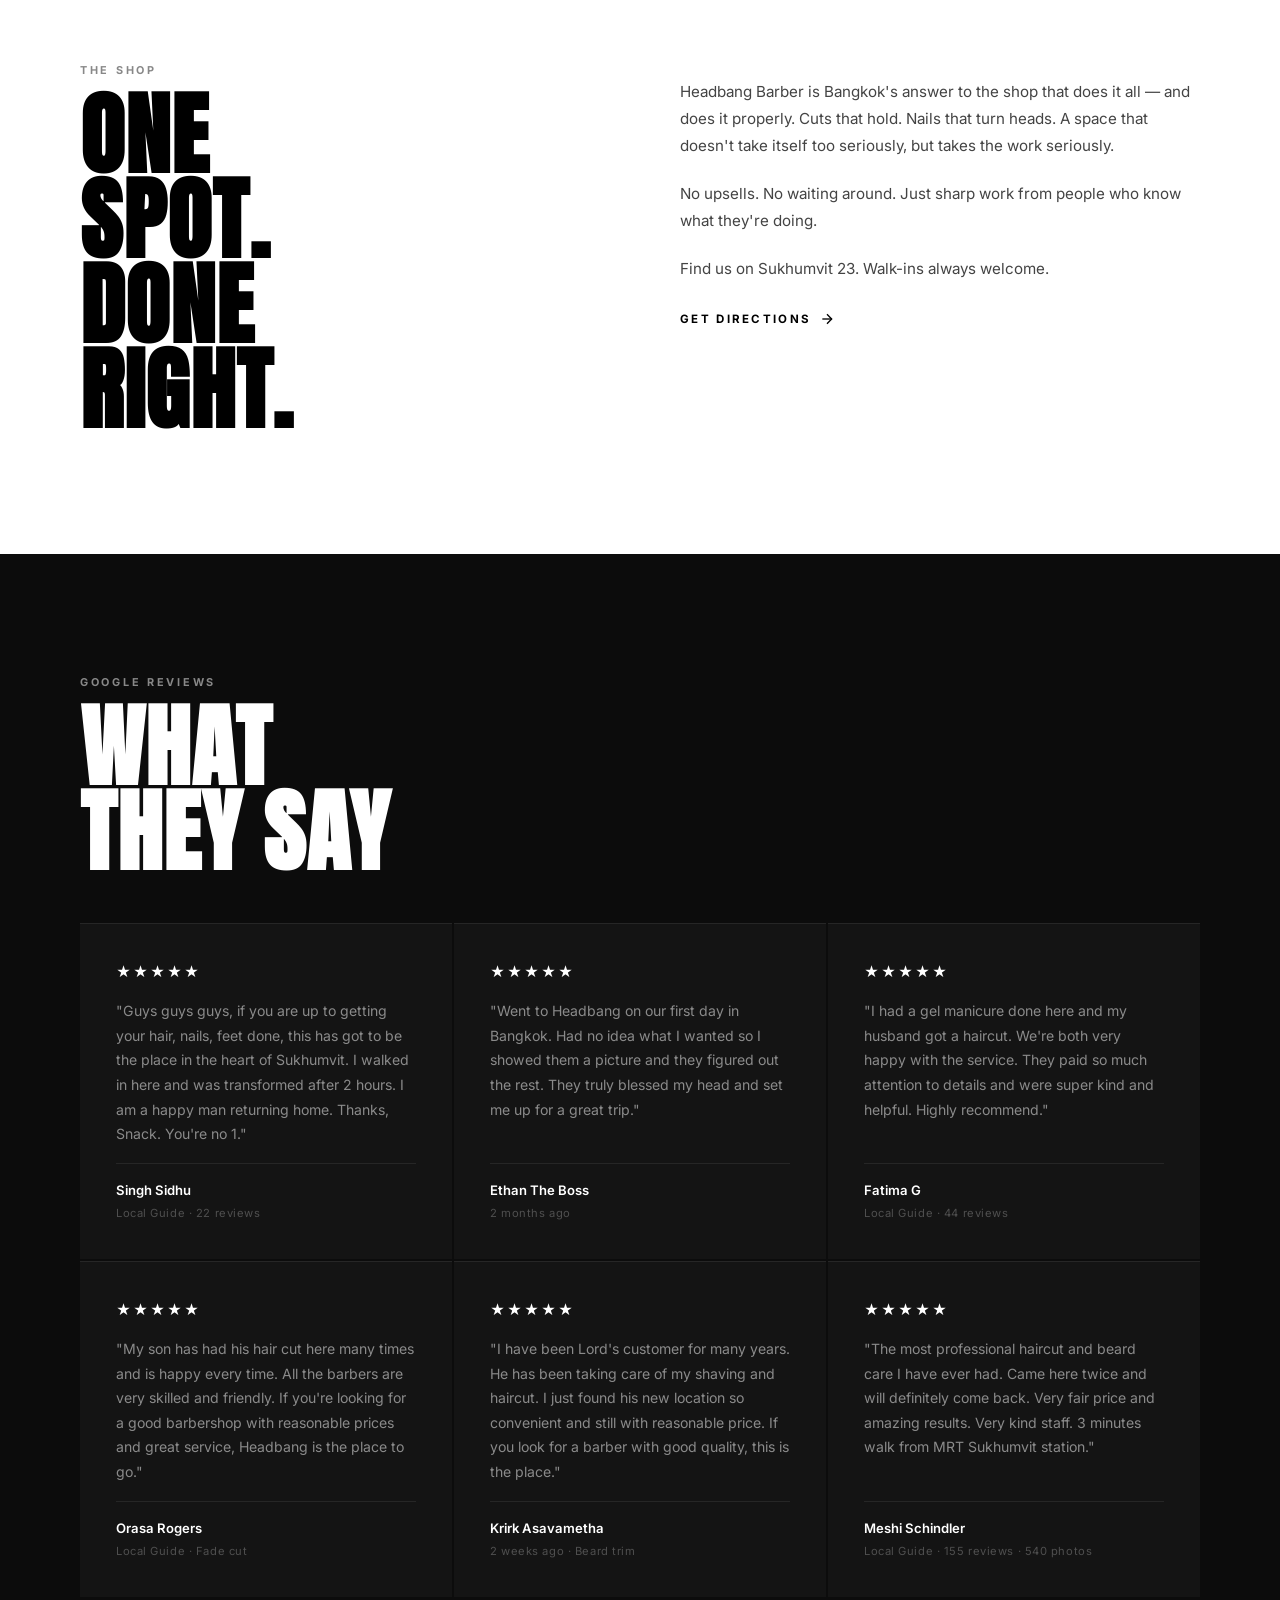
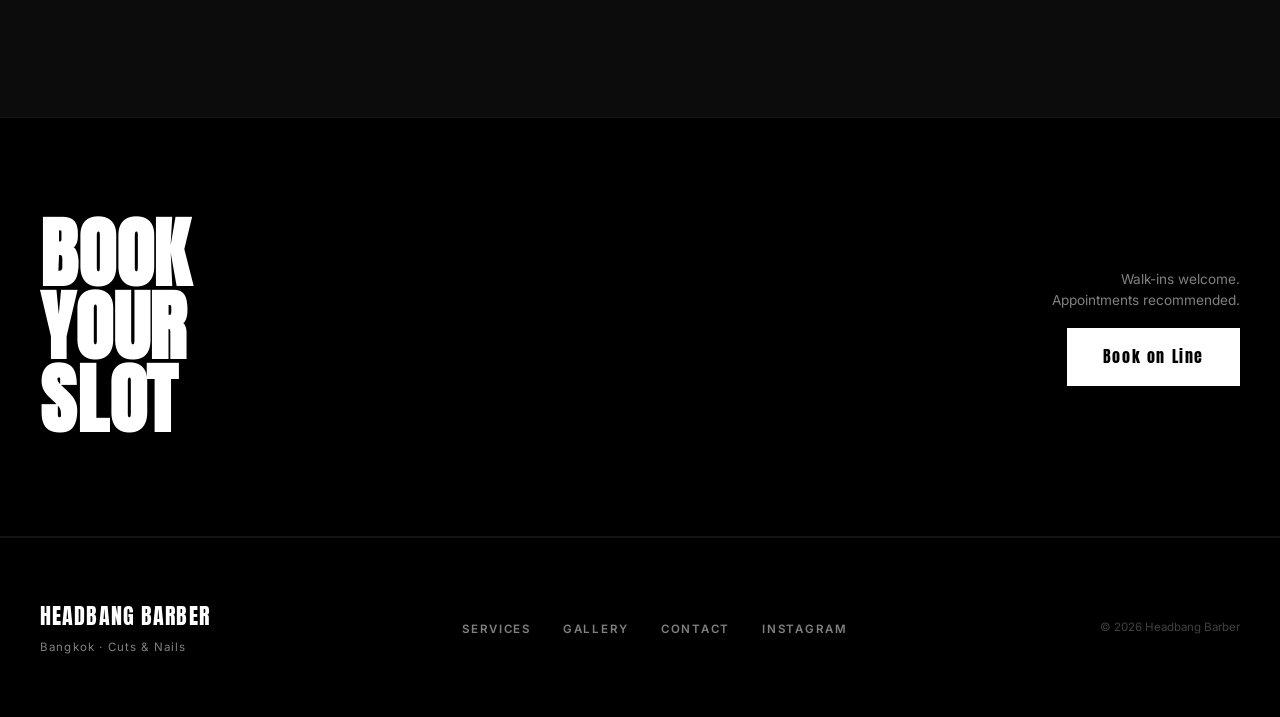
==== commit b08957f1: "Hero: full-bleed cut-1 image, grayscale high contrast Co-Authored-By: Claude Sonnet 4.6 <noreply@ant" ====
--- a/index.html
+++ b/index.html
@@ -46,36 +46,24 @@
     </div>
 
     <!-- HERO -->
-    <section class="hero hero-split">
+    <section class="hero">
         <div class="hero-bg"></div>
-        <div class="hero-lines"></div>
-
-        <div class="hero-split-inner">
-            <!-- LEFT: TEXT -->
-            <div class="hero-split-text">
-                <p class="hero-eyebrow">Bangkok · Est. 2020</p>
-                <h1 class="hero-title">
-                    <span>HEAD</span>
-                    <span>BANG</span>
-                </h1>
+        <div class="hero-img" style="position:absolute;inset:0;background:url('img/cut-1.png') center/cover no-repeat;filter:grayscale(100%) contrast(1.1);opacity:0.7;"></div>
+        <div style="position:absolute;inset:0;background:linear-gradient(to top, #000 0%, rgba(0,0,0,0.5) 50%, rgba(0,0,0,0.2) 100%);"></div>
+        <div class="hero-content">
+            <p class="hero-eyebrow">Bangkok · Est. 2020</p>
+            <h1 class="hero-title">
+                <span>HEAD</span>
+                <span>BANG</span>
+            </h1>
+            <div class="hero-bottom">
                 <p class="hero-tagline">Cuts. Nails. No compromise.<br>One shop. Zero shortcuts.</p>
                 <div class="hero-cta">
                     <a href="https://lin.ee/F1SvXvC" target="_blank" rel="noopener" class="btn-primary">Book Your Slot</a>
                     <a href="services.html" class="btn-outline-white">See Services</a>
                 </div>
             </div>
-
-            <!-- RIGHT: COLLAGE -->
-            <div class="hero-collage">
-                <div class="hero-collage-grid">
-                    <div class="hc-item"><img src="img/cut-1.png" alt="Haircut"></div>
-                    <div class="hc-item"><img src="img/cut-2.png" alt="Haircut"></div>
-                    <div class="hc-item"><img src="img/cut-3.png" alt="Haircut"></div>
-                    <div class="hc-item"><img src="img/nail-1.png" alt="Nails"></div>
-                </div>
-            </div>
-        </div>
-
+        </div>
         <div class="hero-scroll">
             <div class="hero-scroll-line"></div>
             <span>Scroll</span>
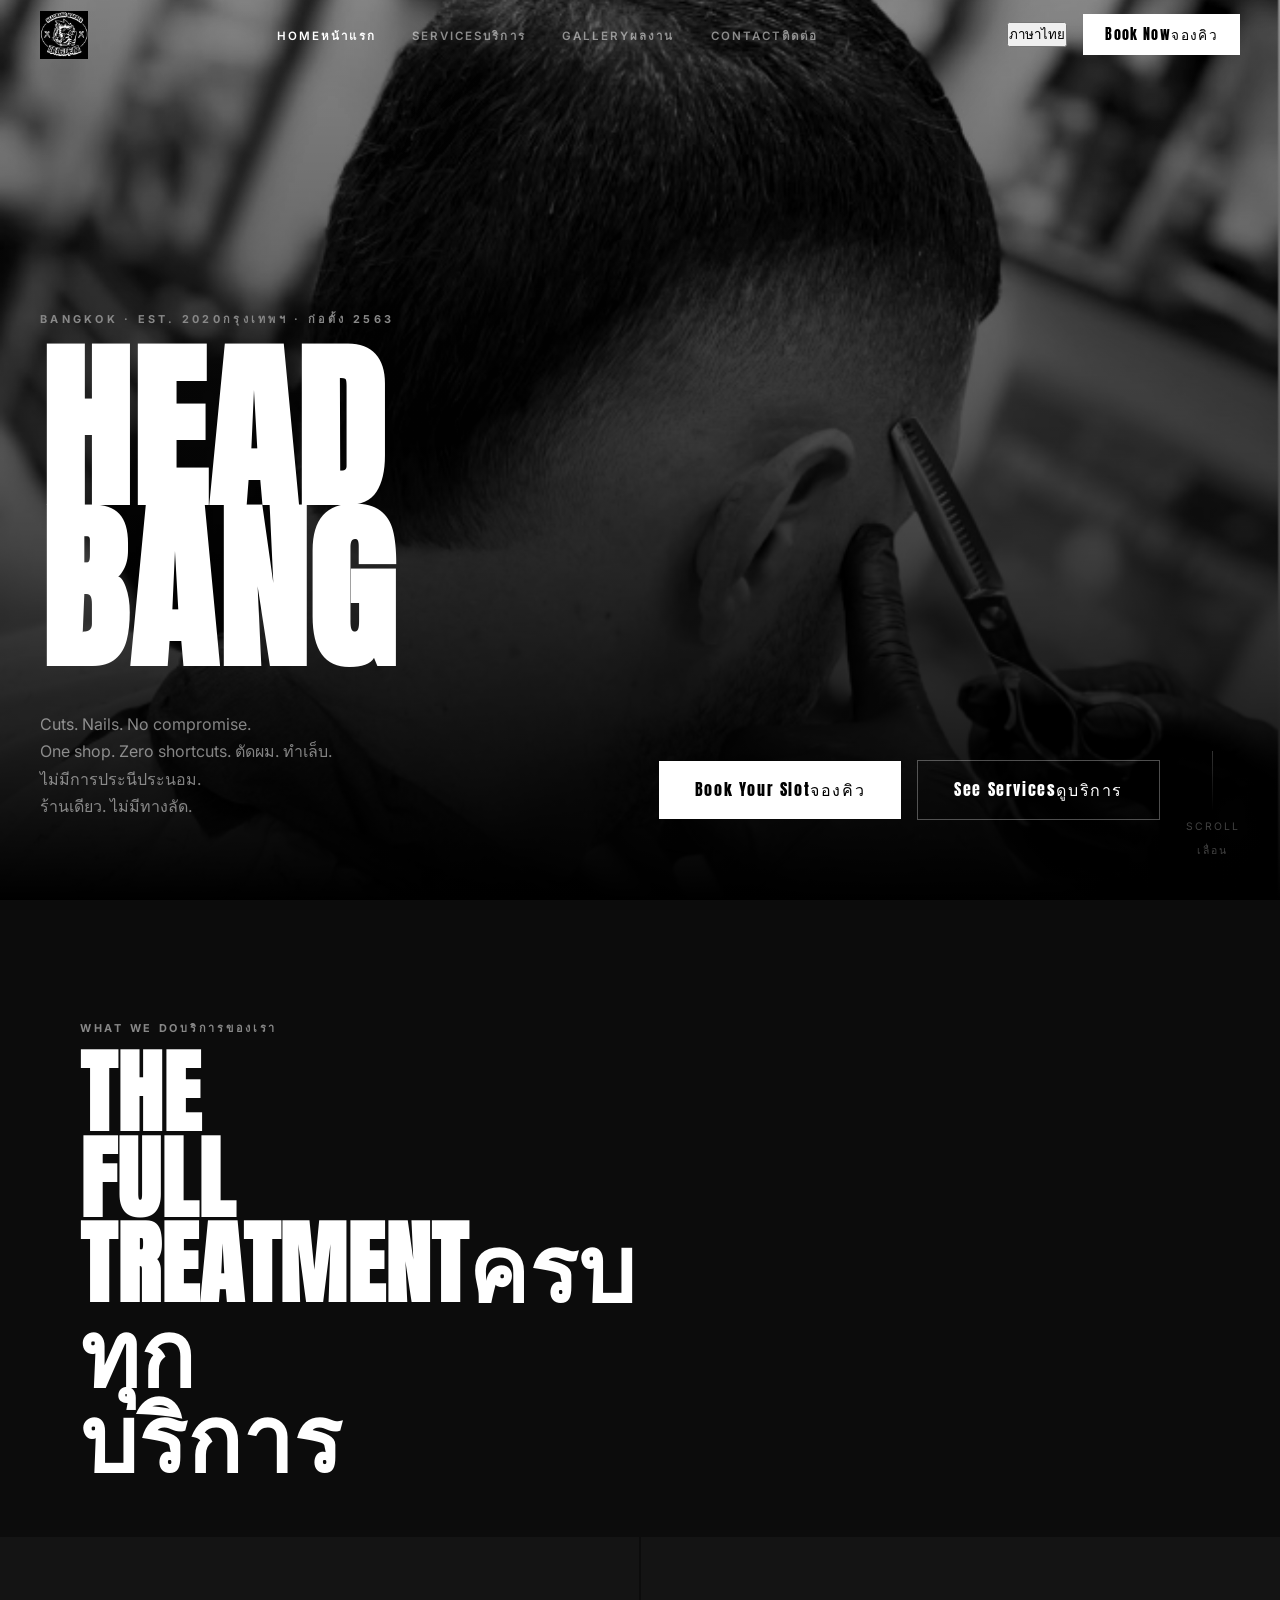
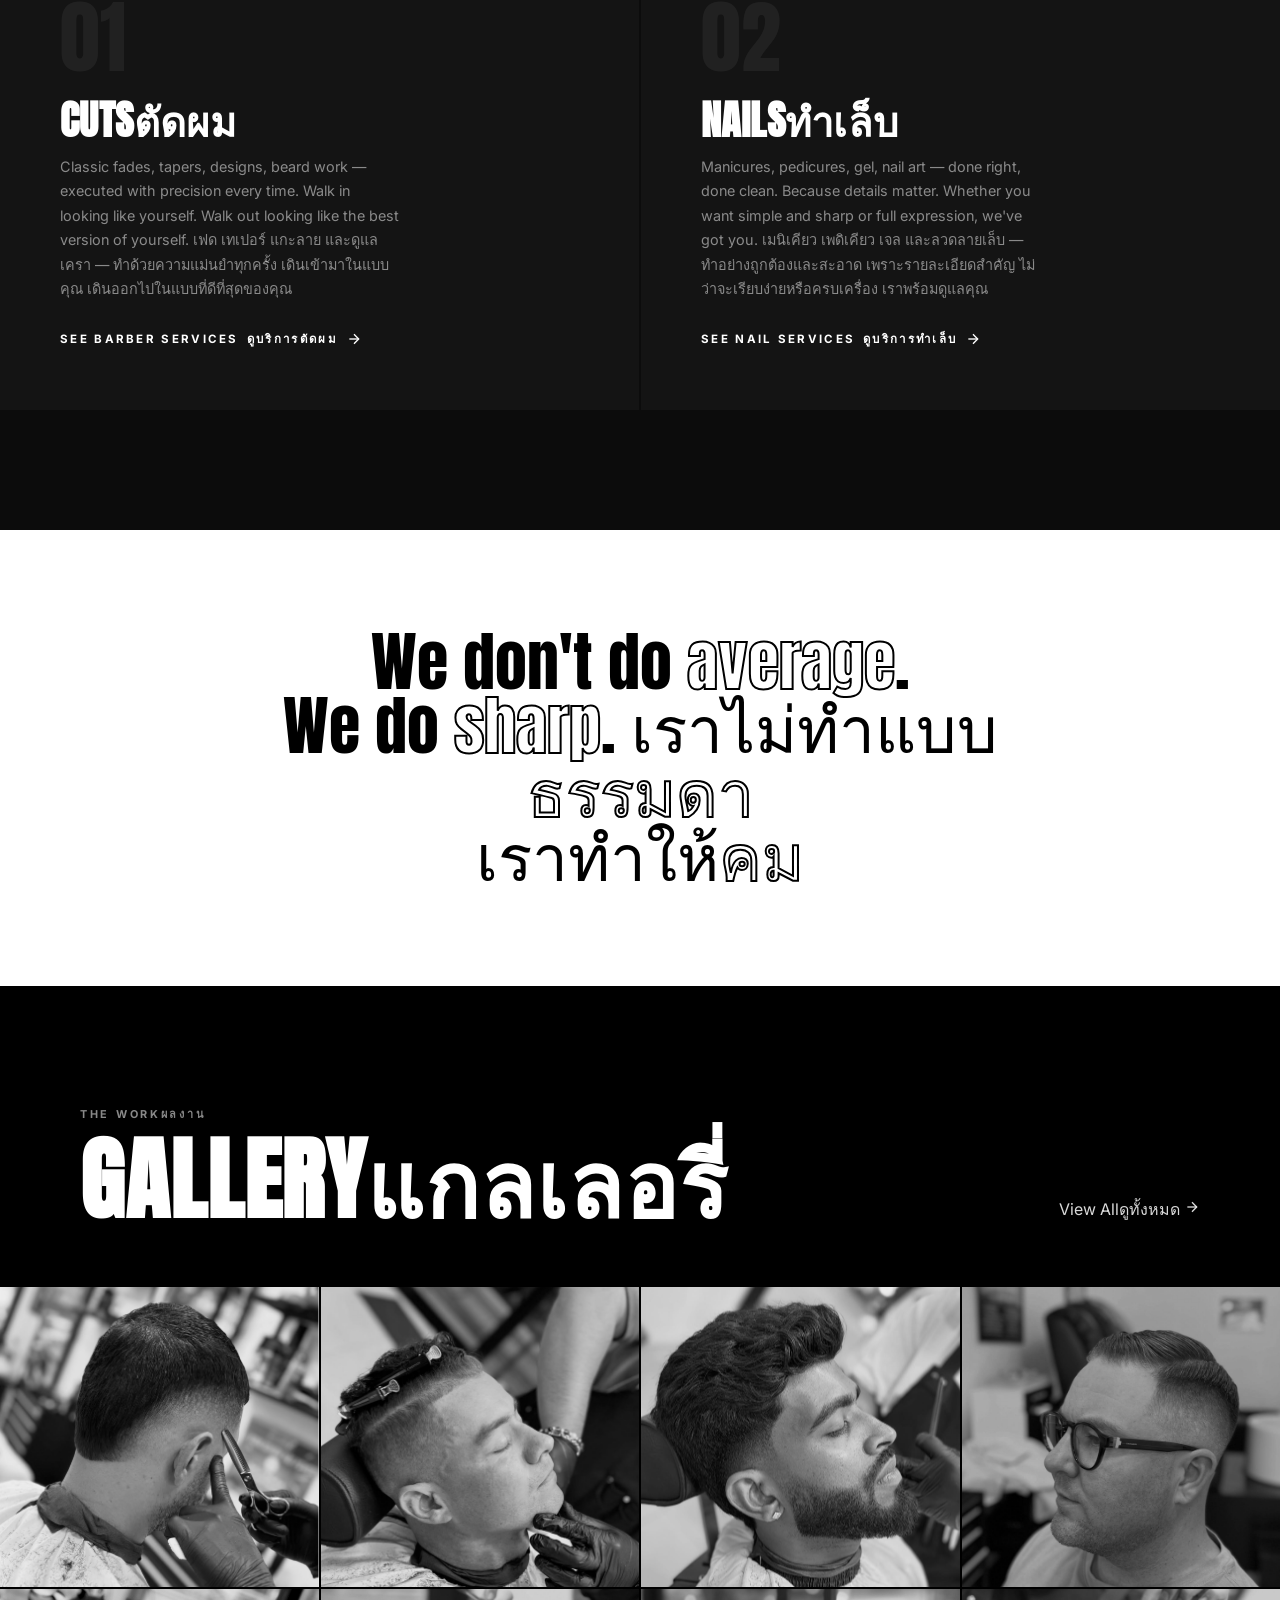
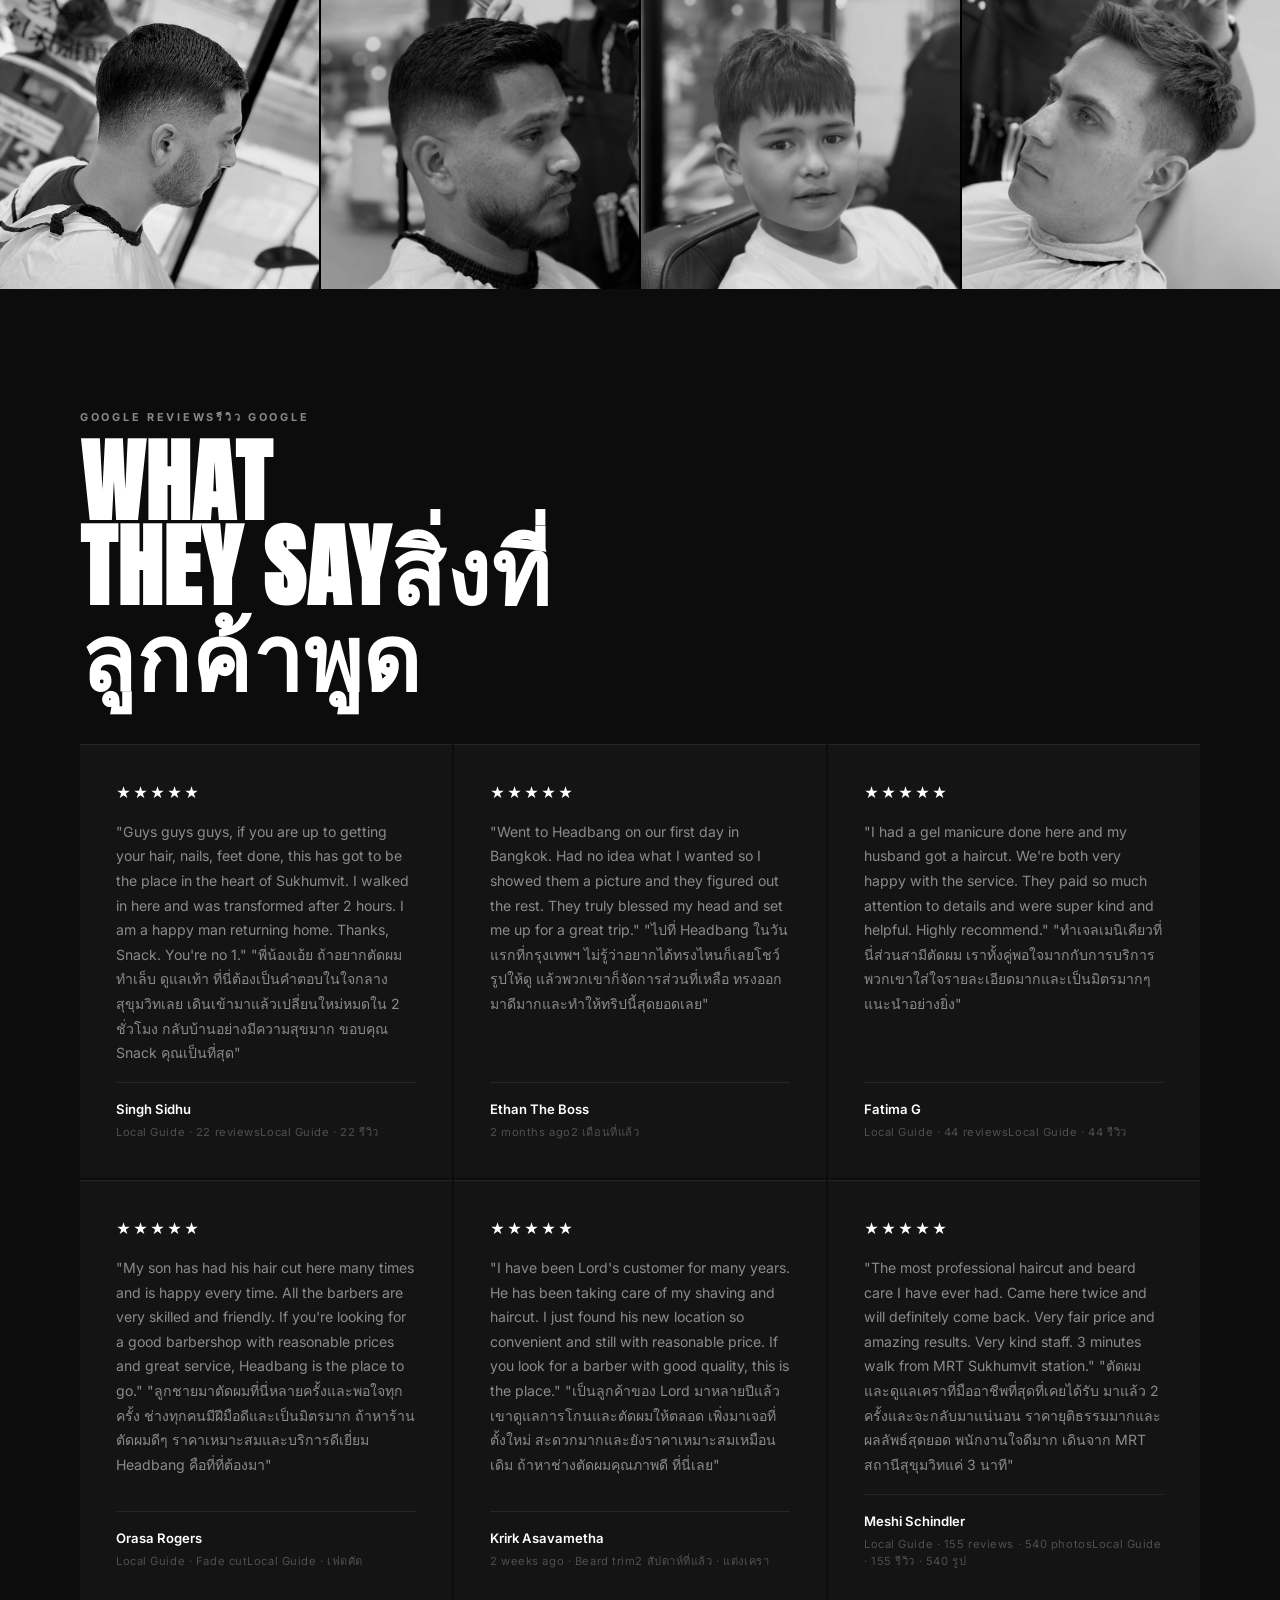
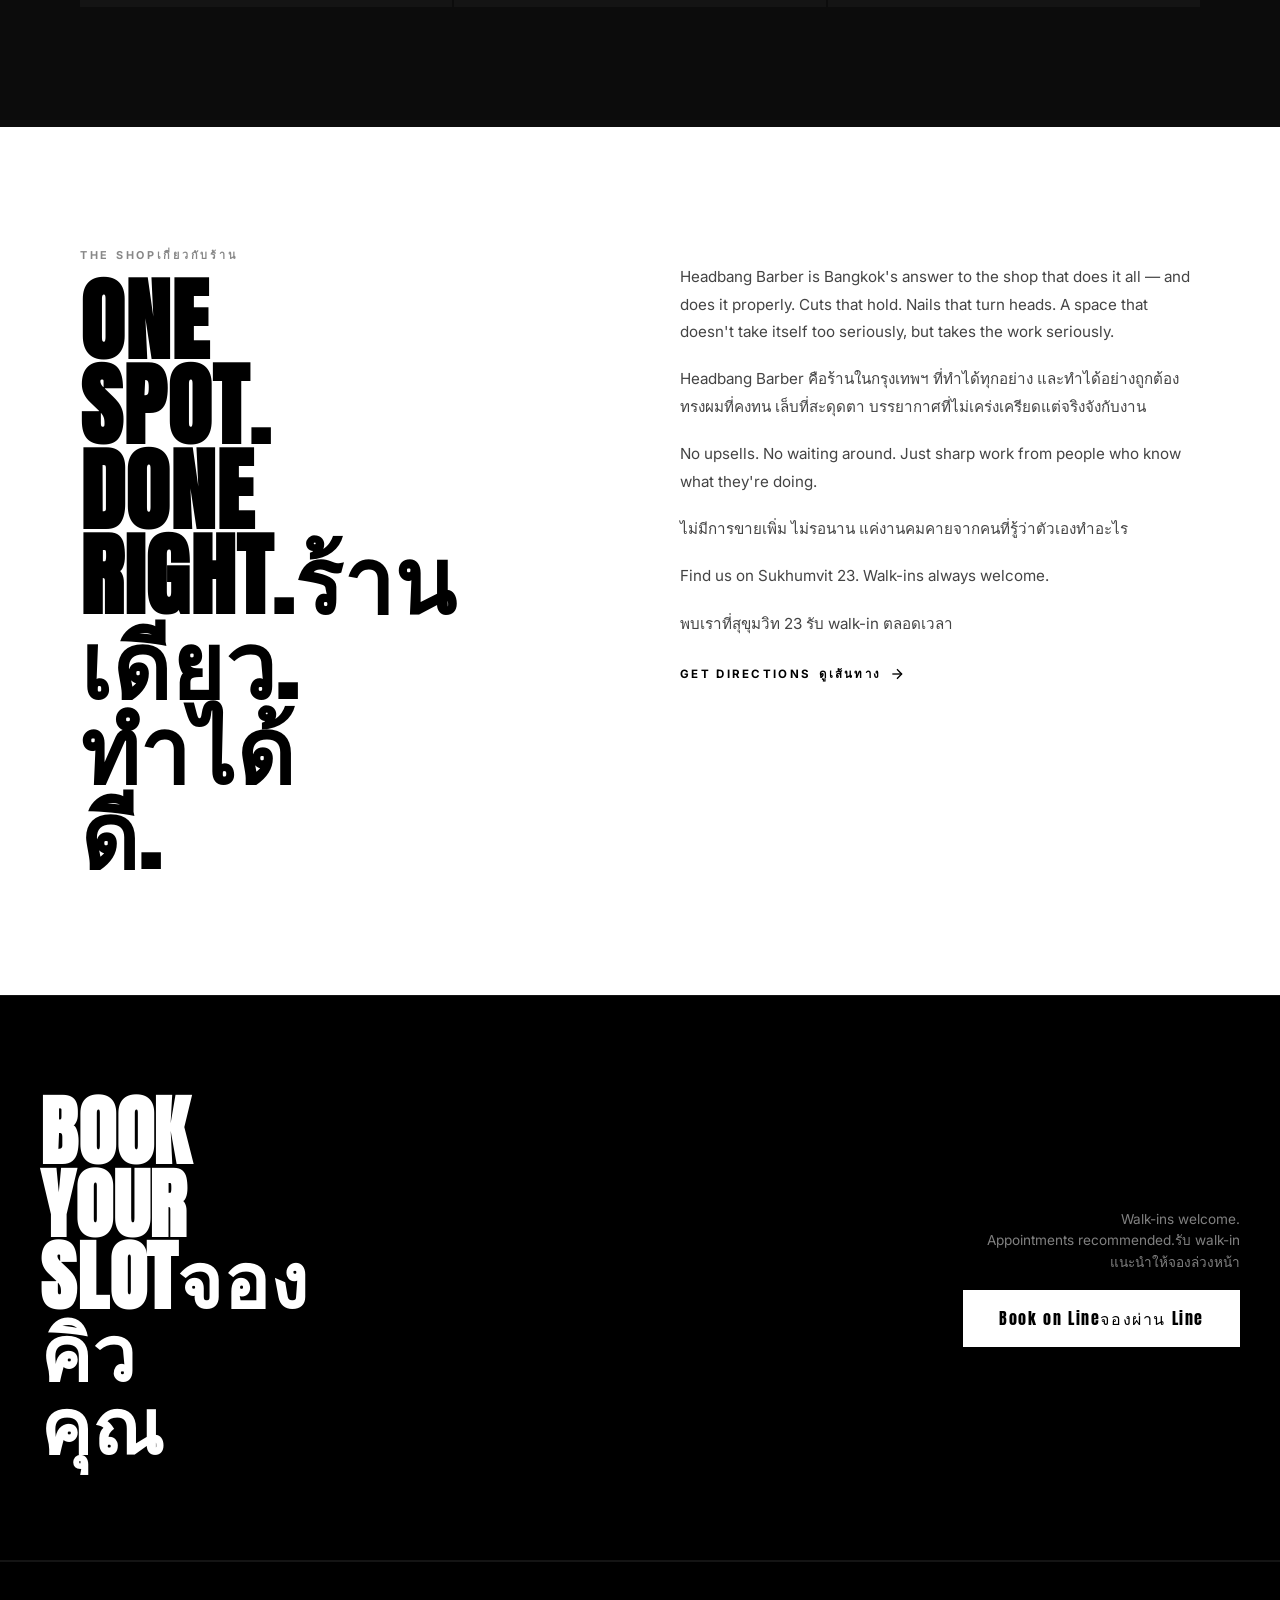
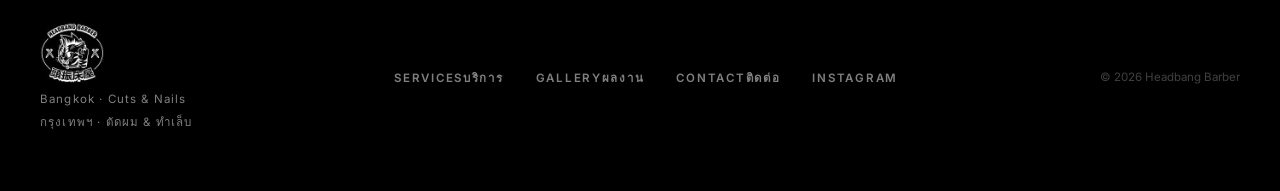
==== commit 195b4afc: "Translate reviews section to Thai Co-Authored-By: Claude Sonnet 4.6 <noreply@anthropic.com>" ====
--- a/index.html
+++ b/index.html
@@ -1,4 +1,4 @@
-﻿<!DOCTYPE html>
+<!DOCTYPE html>
 <html lang="en">
 <head>
     <meta charset="UTF-8">
@@ -9,24 +9,25 @@
     <meta property="og:description" content="Cuts. Nails. No compromise. Bangkok's sharpest shop.">
     <meta property="og:url" content="https://headbangbarber-demo.netlify.app/">
     <title>HEADBANG BARBER — Bangkok</title>
+    <link rel="icon" href="img/logo.jpg"><link rel="shortcut icon" href="img/logo.jpg">
     <link rel="preconnect" href="https://fonts.googleapis.com">
     <link rel="preconnect" href="https://fonts.gstatic.com" crossorigin>
     <link href="https://fonts.googleapis.com/css2?family=Anton&family=Inter:wght@300;400;500;600;700&display=swap" rel="stylesheet">
     <link rel="stylesheet" href="style.css">
-<link rel="icon" href="img/logo.jpg"><link rel="shortcut icon" href="img/logo.jpg">
 </head>
-<body>
+<body class="lang-en">
 
     <nav class="navbar" id="navbar">
         <a href="index.html" class="nav-brand"><img src="img/logo.jpg" alt="HEADBANG BARBER" class="nav-logo"></a>
         <ul class="nav-links">
-            <li><a href="index.html" class="active">Home</a></li>
-            <li><a href="services.html">Services</a></li>
-            <li><a href="gallery.html">Gallery</a></li>
-            <li><a href="contact.html">Contact</a></li>
+            <li><a href="index.html" class="active"><span class="t-en">Home</span><span class="t-th">หน้าแรก</span></a></li>
+            <li><a href="services.html"><span class="t-en">Services</span><span class="t-th">บริการ</span></a></li>
+            <li><a href="gallery.html"><span class="t-en">Gallery</span><span class="t-th">ผลงาน</span></a></li>
+            <li><a href="contact.html"><span class="t-en">Contact</span><span class="t-th">ติดต่อ</span></a></li>
         </ul>
         <div class="nav-right">
-            <a href="https://lin.ee/F1SvXvC" target="_blank" rel="noopener" class="btn-book">Book Now</a>
+            <button class="lang-btn" id="langToggle">ภาษาไทย</button>
+            <a href="https://lin.ee/F1SvXvC" target="_blank" rel="noopener" class="btn-book"><span class="t-en">Book Now</span><span class="t-th">จองคิว</span></a>
             <button class="nav-toggle" id="navToggle" aria-label="Toggle menu">
                 <span></span><span></span><span></span>
             </button>
@@ -35,13 +36,13 @@
 
     <div class="mobile-menu" id="mobileMenu">
         <ul>
-            <li><a href="index.html">Home</a></li>
-            <li><a href="services.html">Services</a></li>
-            <li><a href="gallery.html">Gallery</a></li>
-            <li><a href="contact.html">Contact</a></li>
+            <li><a href="index.html"><span class="t-en">Home</span><span class="t-th">หน้าแรก</span></a></li>
+            <li><a href="services.html"><span class="t-en">Services</span><span class="t-th">บริการ</span></a></li>
+            <li><a href="gallery.html"><span class="t-en">Gallery</span><span class="t-th">ผลงาน</span></a></li>
+            <li><a href="contact.html"><span class="t-en">Contact</span><span class="t-th">ติดต่อ</span></a></li>
         </ul>
         <div class="mobile-book">
-            <a href="https://lin.ee/F1SvXvC" target="_blank" rel="noopener">Book Now</a>
+            <a href="https://lin.ee/F1SvXvC" target="_blank" rel="noopener"><span class="t-en">Book Now</span><span class="t-th">จองคิว</span></a>
         </div>
     </div>
 
@@ -51,47 +52,56 @@
         <div class="hero-img" style="position:absolute;inset:0;background:url('img/cut-1.png') center/cover no-repeat;filter:grayscale(100%) contrast(1.1);opacity:0.7;"></div>
         <div style="position:absolute;inset:0;background:linear-gradient(to top, #000 0%, rgba(0,0,0,0.5) 50%, rgba(0,0,0,0.2) 100%);"></div>
         <div class="hero-content">
-            <p class="hero-eyebrow">Bangkok · Est. 2020</p>
+            <p class="hero-eyebrow"><span class="t-en">Bangkok · Est. 2020</span><span class="t-th">กรุงเทพฯ · ก่อตั้ง 2563</span></p>
             <h1 class="hero-title">
                 <span>HEAD</span>
                 <span>BANG</span>
             </h1>
             <div class="hero-bottom">
-                <p class="hero-tagline">Cuts. Nails. No compromise.<br>One shop. Zero shortcuts.</p>
+                <p class="hero-tagline">
+                    <span class="t-en">Cuts. Nails. No compromise.<br>One shop. Zero shortcuts.</span>
+                    <span class="t-th">ตัดผม. ทำเล็บ. ไม่มีการประนีประนอม.<br>ร้านเดียว. ไม่มีทางลัด.</span>
+                </p>
                 <div class="hero-cta">
-                    <a href="https://lin.ee/F1SvXvC" target="_blank" rel="noopener" class="btn-primary">Book Your Slot</a>
-                    <a href="services.html" class="btn-outline-white">See Services</a>
+                    <a href="https://lin.ee/F1SvXvC" target="_blank" rel="noopener" class="btn-primary"><span class="t-en">Book Your Slot</span><span class="t-th">จองคิว</span></a>
+                    <a href="services.html" class="btn-outline-white"><span class="t-en">See Services</span><span class="t-th">ดูบริการ</span></a>
                 </div>
             </div>
         </div>
         <div class="hero-scroll">
             <div class="hero-scroll-line"></div>
-            <span>Scroll</span>
+            <span class="t-en">Scroll</span><span class="t-th">เลื่อน</span>
         </div>
     </section>
 
     <!-- WHAT WE DO -->
     <section class="section-dark">
         <div class="container">
-            <span class="label reveal">What We Do</span>
-            <h2 class="section-title white reveal">THE<br>FULL<br>TREATMENT</h2>
+            <span class="label reveal"><span class="t-en">What We Do</span><span class="t-th">บริการของเรา</span></span>
+            <h2 class="section-title white reveal"><span class="t-en">THE<br>FULL<br>TREATMENT</span><span class="t-th">ครบ<br>ทุก<br>บริการ</span></h2>
         </div>
         <div class="what-grid" style="margin-top:60px;">
             <div class="what-card reveal">
                 <div class="what-num">01</div>
-                <h3>Cuts</h3>
-                <p>Classic fades, tapers, designs, beard work — executed with precision every time. Walk in looking like yourself. Walk out looking like the best version of yourself.</p>
+                <h3><span class="t-en">Cuts</span><span class="t-th">ตัดผม</span></h3>
+                <p>
+                    <span class="t-en">Classic fades, tapers, designs, beard work — executed with precision every time. Walk in looking like yourself. Walk out looking like the best version of yourself.</span>
+                    <span class="t-th">เฟด เทเปอร์ แกะลาย และดูแลเครา — ทำด้วยความแม่นยำทุกครั้ง เดินเข้ามาในแบบคุณ เดินออกไปในแบบที่ดีที่สุดของคุณ</span>
+                </p>
                 <a href="services.html" class="what-link">
-                    See Barber Services
+                    <span class="t-en">See Barber Services</span><span class="t-th">ดูบริการตัดผม</span>
                     <svg width="16" height="16" viewBox="0 0 24 24" fill="none" stroke="currentColor" stroke-width="2"><line x1="5" y1="12" x2="19" y2="12"/><polyline points="12 5 19 12 12 19"/></svg>
                 </a>
             </div>
             <div class="what-card reveal">
                 <div class="what-num">02</div>
-                <h3>Nails</h3>
-                <p>Manicures, pedicures, gel, nail art — done right, done clean. Because details matter. Whether you want simple and sharp or full expression, we've got you.</p>
+                <h3><span class="t-en">Nails</span><span class="t-th">ทำเล็บ</span></h3>
+                <p>
+                    <span class="t-en">Manicures, pedicures, gel, nail art — done right, done clean. Because details matter. Whether you want simple and sharp or full expression, we've got you.</span>
+                    <span class="t-th">เมนิเคียว เพดิเคียว เจล และลวดลายเล็บ — ทำอย่างถูกต้องและสะอาด เพราะรายละเอียดสำคัญ ไม่ว่าจะเรียบง่ายหรือครบเครื่อง เราพร้อมดูแลคุณ</span>
+                </p>
                 <a href="services.html" class="what-link">
-                    See Nail Services
+                    <span class="t-en">See Nail Services</span><span class="t-th">ดูบริการทำเล็บ</span>
                     <svg width="16" height="16" viewBox="0 0 24 24" fill="none" stroke="currentColor" stroke-width="2"><line x1="5" y1="12" x2="19" y2="12"/><polyline points="12 5 19 12 12 19"/></svg>
                 </a>
             </div>
@@ -101,19 +111,19 @@
     <!-- STATEMENT -->
     <div class="statement">
         <p class="statement-text reveal">
-            We don't do <em>average</em>.<br>
-            We do <em>sharp</em>.
+            <span class="t-en">We don't do <em>average</em>.<br>We do <em>sharp</em>.</span>
+            <span class="t-th">เราไม่ทำแบบ<em>ธรรมดา</em><br>เราทำให้<em>คม</em></span>
         </p>
     </div>
 
     <!-- GALLERY TEASER -->
     <section class="section" style="padding-bottom:0;">
         <div class="container">
-            <span class="label reveal">The Work</span>
+            <span class="label reveal"><span class="t-en">The Work</span><span class="t-th">ผลงาน</span></span>
             <div style="display:flex;justify-content:space-between;align-items:flex-end;gap:20px;">
-                <h2 class="section-title white reveal">GALLERY</h2>
+                <h2 class="section-title white reveal"><span class="t-en">GALLERY</span><span class="t-th">แกลเลอรี่</span></h2>
                 <a href="gallery.html" class="what-link reveal" style="margin-bottom:24px;">
-                    View All
+                    <span class="t-en">View All</span><span class="t-th">ดูทั้งหมด</span>
                     <svg width="16" height="16" viewBox="0 0 24 24" fill="none" stroke="currentColor" stroke-width="2"><line x1="5" y1="12" x2="19" y2="12"/><polyline points="12 5 19 12 12 19"/></svg>
                 </a>
             </div>
@@ -130,20 +140,99 @@
         </div>
     </section>
 
+    <!-- REVIEWS -->
+    <section class="section-dark">
+        <div class="container">
+            <span class="label reveal"><span class="t-en">Google Reviews</span><span class="t-th">รีวิว Google</span></span>
+            <h2 class="section-title white reveal"><span class="t-en">WHAT<br>THEY SAY</span><span class="t-th">สิ่งที่<br>ลูกค้าพูด</span></h2>
+            <div class="reviews-grid">
+                <div class="review-card reveal">
+                    <div class="review-stars">★★★★★</div>
+                    <p class="review-text">
+                        <span class="t-en">"Guys guys guys, if you are up to getting your hair, nails, feet done, this has got to be the place in the heart of Sukhumvit. I walked in here and was transformed after 2 hours. I am a happy man returning home. Thanks, Snack. You're no 1."</span>
+                        <span class="t-th">"พี่น้องเอ้ย ถ้าอยากตัดผม ทำเล็บ ดูแลเท้า ที่นี่ต้องเป็นคำตอบในใจกลางสุขุมวิทเลย เดินเข้ามาแล้วเปลี่ยนใหม่หมดใน 2 ชั่วโมง กลับบ้านอย่างมีความสุขมาก ขอบคุณ Snack คุณเป็นที่สุด"</span>
+                    </p>
+                    <div class="review-meta">
+                        <span class="review-name">Singh Sidhu</span>
+                        <span class="review-tag"><span class="t-en">Local Guide · 22 reviews</span><span class="t-th">Local Guide · 22 รีวิว</span></span>
+                    </div>
+                </div>
+                <div class="review-card reveal">
+                    <div class="review-stars">★★★★★</div>
+                    <p class="review-text">
+                        <span class="t-en">"Went to Headbang on our first day in Bangkok. Had no idea what I wanted so I showed them a picture and they figured out the rest. They truly blessed my head and set me up for a great trip."</span>
+                        <span class="t-th">"ไปที่ Headbang ในวันแรกที่กรุงเทพฯ ไม่รู้ว่าอยากได้ทรงไหนก็เลยโชว์รูปให้ดู แล้วพวกเขาก็จัดการส่วนที่เหลือ ทรงออกมาดีมากและทำให้ทริปนี้สุดยอดเลย"</span>
+                    </p>
+                    <div class="review-meta">
+                        <span class="review-name">Ethan The Boss</span>
+                        <span class="review-tag"><span class="t-en">2 months ago</span><span class="t-th">2 เดือนที่แล้ว</span></span>
+                    </div>
+                </div>
+                <div class="review-card reveal">
+                    <div class="review-stars">★★★★★</div>
+                    <p class="review-text">
+                        <span class="t-en">"I had a gel manicure done here and my husband got a haircut. We're both very happy with the service. They paid so much attention to details and were super kind and helpful. Highly recommend."</span>
+                        <span class="t-th">"ทำเจลเมนิเคียวที่นี่ส่วนสามีตัดผม เราทั้งคู่พอใจมากกับการบริการ พวกเขาใส่ใจรายละเอียดมากและเป็นมิตรมากๆ แนะนำอย่างยิ่ง"</span>
+                    </p>
+                    <div class="review-meta">
+                        <span class="review-name">Fatima G</span>
+                        <span class="review-tag"><span class="t-en">Local Guide · 44 reviews</span><span class="t-th">Local Guide · 44 รีวิว</span></span>
+                    </div>
+                </div>
+                <div class="review-card reveal">
+                    <div class="review-stars">★★★★★</div>
+                    <p class="review-text">
+                        <span class="t-en">"My son has had his hair cut here many times and is happy every time. All the barbers are very skilled and friendly. If you're looking for a good barbershop with reasonable prices and great service, Headbang is the place to go."</span>
+                        <span class="t-th">"ลูกชายมาตัดผมที่นี่หลายครั้งและพอใจทุกครั้ง ช่างทุกคนมีฝีมือดีและเป็นมิตรมาก ถ้าหาร้านตัดผมดีๆ ราคาเหมาะสมและบริการดีเยี่ยม Headbang คือที่ที่ต้องมา"</span>
+                    </p>
+                    <div class="review-meta">
+                        <span class="review-name">Orasa Rogers</span>
+                        <span class="review-tag"><span class="t-en">Local Guide · Fade cut</span><span class="t-th">Local Guide · เฟดคัต</span></span>
+                    </div>
+                </div>
+                <div class="review-card reveal">
+                    <div class="review-stars">★★★★★</div>
+                    <p class="review-text">
+                        <span class="t-en">"I have been Lord's customer for many years. He has been taking care of my shaving and haircut. I just found his new location so convenient and still with reasonable price. If you look for a barber with good quality, this is the place."</span>
+                        <span class="t-th">"เป็นลูกค้าของ Lord มาหลายปีแล้ว เขาดูแลการโกนและตัดผมให้ตลอด เพิ่งมาเจอที่ตั้งใหม่ สะดวกมากและยังราคาเหมาะสมเหมือนเดิม ถ้าหาช่างตัดผมคุณภาพดี ที่นี่เลย"</span>
+                    </p>
+                    <div class="review-meta">
+                        <span class="review-name">Krirk Asavametha</span>
+                        <span class="review-tag"><span class="t-en">2 weeks ago · Beard trim</span><span class="t-th">2 สัปดาห์ที่แล้ว · แต่งเครา</span></span>
+                    </div>
+                </div>
+                <div class="review-card reveal">
+                    <div class="review-stars">★★★★★</div>
+                    <p class="review-text">
+                        <span class="t-en">"The most professional haircut and beard care I have ever had. Came here twice and will definitely come back. Very fair price and amazing results. Very kind staff. 3 minutes walk from MRT Sukhumvit station."</span>
+                        <span class="t-th">"ตัดผมและดูแลเคราที่มืออาชีพที่สุดที่เคยได้รับ มาแล้ว 2 ครั้งและจะกลับมาแน่นอน ราคายุติธรรมมากและผลลัพธ์สุดยอด พนักงานใจดีมาก เดินจาก MRT สถานีสุขุมวิทแค่ 3 นาที"</span>
+                    </p>
+                    <div class="review-meta">
+                        <span class="review-name">Meshi Schindler</span>
+                        <span class="review-tag"><span class="t-en">Local Guide · 155 reviews · 540 photos</span><span class="t-th">Local Guide · 155 รีวิว · 540 รูป</span></span>
+                    </div>
+                </div>
+            </div>
+        </div>
+    </section>
+
     <!-- ABOUT -->
     <section class="section-light">
         <div class="container">
             <div class="about-home">
                 <div class="about-home-text reveal">
-                    <span class="label" style="color:#888;">The Shop</span>
-                    <h2 class="section-title black">ONE<br>SPOT.<br>DONE<br>RIGHT.</h2>
+                    <span class="label" style="color:#888;"><span class="t-en">The Shop</span><span class="t-th">เกี่ยวกับร้าน</span></span>
+                    <h2 class="section-title black"><span class="t-en">ONE<br>SPOT.<br>DONE<br>RIGHT.</span><span class="t-th">ร้าน<br>เดียว.<br>ทำได้<br>ดี.</span></h2>
                 </div>
                 <div class="about-home-body reveal">
-                    <p>Headbang Barber is Bangkok's answer to the shop that does it all — and does it properly. Cuts that hold. Nails that turn heads. A space that doesn't take itself too seriously, but takes the work seriously.</p>
-                    <p>No upsells. No waiting around. Just sharp work from people who know what they're doing.</p>
-                    <p>Find us on Sukhumvit 23. Walk-ins always welcome.</p>
+                    <p class="t-en">Headbang Barber is Bangkok's answer to the shop that does it all — and does it properly. Cuts that hold. Nails that turn heads. A space that doesn't take itself too seriously, but takes the work seriously.</p>
+                    <p class="t-th">Headbang Barber คือร้านในกรุงเทพฯ ที่ทำได้ทุกอย่าง และทำได้อย่างถูกต้อง ทรงผมที่คงทน เล็บที่สะดุดตา บรรยากาศที่ไม่เคร่งเครียดแต่จริงจังกับงาน</p>
+                    <p class="t-en">No upsells. No waiting around. Just sharp work from people who know what they're doing.</p>
+                    <p class="t-th">ไม่มีการขายเพิ่ม ไม่รอนาน แค่งานคมคายจากคนที่รู้ว่าตัวเองทำอะไร</p>
+                    <p class="t-en">Find us on Sukhumvit 23. Walk-ins always welcome.</p>
+                    <p class="t-th">พบเราที่สุขุมวิท 23 รับ walk-in ตลอดเวลา</p>
                     <a href="contact.html" class="about-home-link">
-                        Get Directions
+                        <span class="t-en">Get Directions</span><span class="t-th">ดูเส้นทาง</span>
                         <svg width="16" height="16" viewBox="0 0 24 24" fill="none" stroke="currentColor" stroke-width="2"><line x1="5" y1="12" x2="19" y2="12"/><polyline points="12 5 19 12 12 19"/></svg>
                     </a>
                 </div>
@@ -151,77 +240,12 @@
         </div>
     </section>
 
-    <!-- REVIEWS -->
-    <section class="section-dark">
-        <div class="container">
-            <span class="label reveal">Google Reviews</span>
-            <h2 class="section-title white reveal">WHAT<br>THEY SAY</h2>
-            <div class="reviews-grid">
-
-                <div class="review-card reveal">
-                    <div class="review-stars">★★★★★</div>
-                    <p class="review-text">"Guys guys guys, if you are up to getting your hair, nails, feet done, this has got to be the place in the heart of Sukhumvit. I walked in here and was transformed after 2 hours. I am a happy man returning home. Thanks, Snack. You're no 1."</p>
-                    <div class="review-meta">
-                        <span class="review-name">Singh Sidhu</span>
-                        <span class="review-tag">Local Guide · 22 reviews</span>
-                    </div>
-                </div>
-
-                <div class="review-card reveal">
-                    <div class="review-stars">★★★★★</div>
-                    <p class="review-text">"Went to Headbang on our first day in Bangkok. Had no idea what I wanted so I showed them a picture and they figured out the rest. They truly blessed my head and set me up for a great trip."</p>
-                    <div class="review-meta">
-                        <span class="review-name">Ethan The Boss</span>
-                        <span class="review-tag">2 months ago</span>
-                    </div>
-                </div>
-
-                <div class="review-card reveal">
-                    <div class="review-stars">★★★★★</div>
-                    <p class="review-text">"I had a gel manicure done here and my husband got a haircut. We're both very happy with the service. They paid so much attention to details and were super kind and helpful. Highly recommend."</p>
-                    <div class="review-meta">
-                        <span class="review-name">Fatima G</span>
-                        <span class="review-tag">Local Guide · 44 reviews</span>
-                    </div>
-                </div>
-
-                <div class="review-card reveal">
-                    <div class="review-stars">★★★★★</div>
-                    <p class="review-text">"My son has had his hair cut here many times and is happy every time. All the barbers are very skilled and friendly. If you're looking for a good barbershop with reasonable prices and great service, Headbang is the place to go."</p>
-                    <div class="review-meta">
-                        <span class="review-name">Orasa Rogers</span>
-                        <span class="review-tag">Local Guide · Fade cut</span>
-                    </div>
-                </div>
-
-                <div class="review-card reveal">
-                    <div class="review-stars">★★★★★</div>
-                    <p class="review-text">"I have been Lord's customer for many years. He has been taking care of my shaving and haircut. I just found his new location so convenient and still with reasonable price. If you look for a barber with good quality, this is the place."</p>
-                    <div class="review-meta">
-                        <span class="review-name">Krirk Asavametha</span>
-                        <span class="review-tag">2 weeks ago · Beard trim</span>
-                    </div>
-                </div>
-
-                <div class="review-card reveal">
-                    <div class="review-stars">★★★★★</div>
-                    <p class="review-text">"The most professional haircut and beard care I have ever had. Came here twice and will definitely come back. Very fair price and amazing results. Very kind staff. 3 minutes walk from MRT Sukhumvit station."</p>
-                    <div class="review-meta">
-                        <span class="review-name">Meshi Schindler</span>
-                        <span class="review-tag">Local Guide · 155 reviews · 540 photos</span>
-                    </div>
-                </div>
-
-            </div>
-        </div>
-    </section>
-
     <!-- CTA STRIP -->
     <div class="cta-strip">
-        <h2 class="reveal">BOOK<br>YOUR<br>SLOT</h2>
+        <h2 class="reveal"><span class="t-en">BOOK<br>YOUR<br>SLOT</span><span class="t-th">จอง<br>คิว<br>คุณ</span></h2>
         <div class="cta-strip-right reveal">
-            <p>Walk-ins welcome.<br>Appointments recommended.</p>
-            <a href="https://lin.ee/F1SvXvC" target="_blank" rel="noopener" class="btn-primary">Book on Line</a>
+            <p><span class="t-en">Walk-ins welcome.<br>Appointments recommended.</span><span class="t-th">รับ walk-in<br>แนะนำให้จองล่วงหน้า</span></p>
+            <a href="https://lin.ee/F1SvXvC" target="_blank" rel="noopener" class="btn-primary"><span class="t-en">Book on Line</span><span class="t-th">จองผ่าน Line</span></a>
         </div>
     </div>
 
@@ -229,13 +253,13 @@
     <footer class="footer">
         <div class="footer-inner">
             <div class="footer-brand">
-                HEADBANG BARBER
-                <span>Bangkok · Cuts & Nails</span>
+                <img src="img/logo.jpg" alt="HEADBANG BARBER" class="footer-logo-img">
+                <span><span class="t-en">Bangkok · Cuts &amp; Nails</span><span class="t-th">กรุงเทพฯ · ตัดผม &amp; ทำเล็บ</span></span>
             </div>
             <ul class="footer-links">
-                <li><a href="services.html">Services</a></li>
-                <li><a href="gallery.html">Gallery</a></li>
-                <li><a href="contact.html">Contact</a></li>
+                <li><a href="services.html"><span class="t-en">Services</span><span class="t-th">บริการ</span></a></li>
+                <li><a href="gallery.html"><span class="t-en">Gallery</span><span class="t-th">ผลงาน</span></a></li>
+                <li><a href="contact.html"><span class="t-en">Contact</span><span class="t-th">ติดต่อ</span></a></li>
                 <li><a href="https://www.instagram.com/headbangbarber/" target="_blank" rel="noopener">Instagram</a></li>
             </ul>
             <p class="footer-copy">&copy; 2026 Headbang Barber</p>
